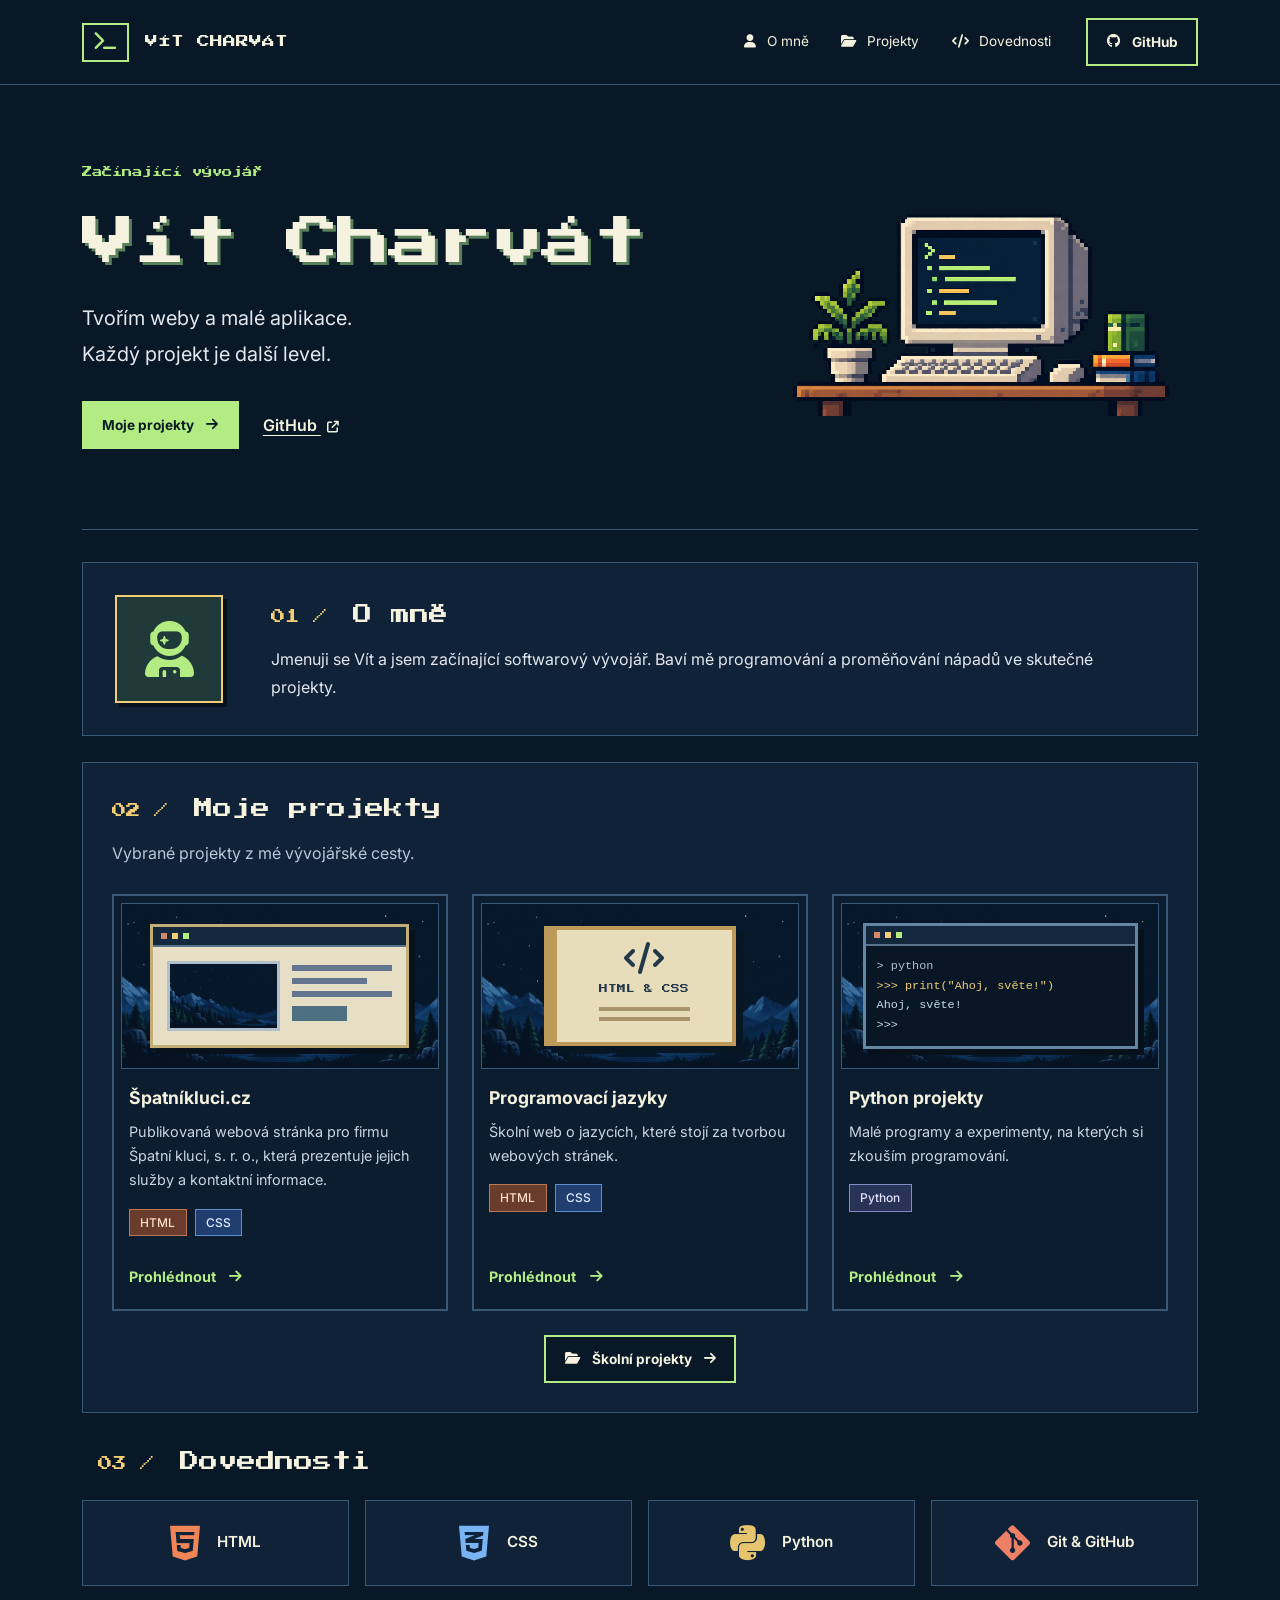
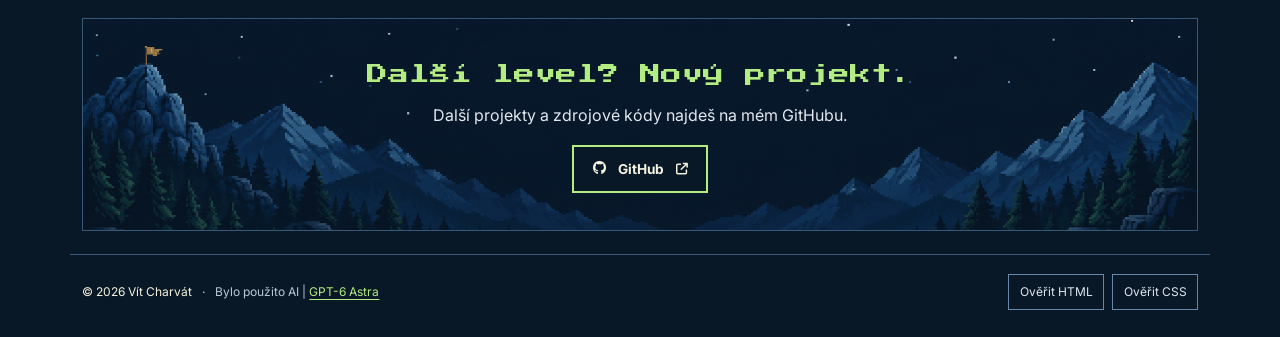
==== index.html @ 24180de2 "web spatnikluci přidan do projektů" ====
<!doctype html>
<html lang="cs">
  <head>
    <meta charset="UTF-8" />
    <meta name="viewport" content="width=device-width, initial-scale=1" />
    <meta
      name="description"
      content="Portfolio Víta Charváta. Webové a Python projekty začínajícího vývojáře v pixelovém světě."
    />
    <meta name="theme-color" content="#091827" />
    <title>Vít Charvát | Vývojářské portfolio</title>
    <link rel="icon" href="assets/favicon.svg" type="image/svg+xml" />
    <!-- Bootstrap zajišťuje mřížku, rozestupy, karty a tlačítka. Používáme pouze CSS. -->
    <link
      href="https://cdn.jsdelivr.net/npm/bootstrap@5.3.8/dist/css/bootstrap.min.css"
      rel="stylesheet"
      integrity="sha384-sRIl4kxILFvY47J16cr9ZwB07vP4J8+LH7qKQnuqkuIAvNWLzeN8tE5YBujZqJLB"
      crossorigin="anonymous"
    />
    <link rel="preconnect" href="https://fonts.googleapis.com" />
    <link rel="preconnect" href="https://fonts.gstatic.com" crossorigin />
    <link
      href="https://fonts.googleapis.com/css2?family=Inter:wght@400;500;600;700;800&amp;family=Press+Start+2P&amp;display=swap"
      rel="stylesheet"
    />
    <link
      rel="stylesheet"
      href="https://cdnjs.cloudflare.com/ajax/libs/font-awesome/6.7.2/css/all.min.css"
    />
    <!-- Vlastní styl je poslední, takže může upravit výchozí vzhled Bootstrapu. -->
    <link rel="stylesheet" href="style.css" />
  </head>
  <body id="nahoru">
    <a class="skip-link" href="#obsah">Přeskočit na obsah</a>
    <header class="site-header">
      <div class="container">
        <!-- Menu se na mobilu zalomí. Nepotřebuje hamburger ani JavaScript. -->
        <nav class="navbar site-nav" aria-label="Hlavní navigace">
          <a
            class="navbar-brand brand d-flex align-items-center gap-3"
            href="#nahoru"
            aria-label="Vít Charvát, úvod"
          >
            <span class="brand-icon" aria-hidden="true"
              ><i class="fa-solid fa-terminal"></i
            ></span>
            <span>VÍT CHARVÁT</span>
          </a>
          <ul class="nav align-items-center">
            <li class="nav-item">
              <a class="nav-link" href="#o-mne"
                ><i class="fa-solid fa-user" aria-hidden="true"></i> O mně</a
              >
            </li>
            <li class="nav-item">
              <a class="nav-link" href="#projekty"
                ><i class="fa-solid fa-folder-open" aria-hidden="true"></i>
                Projekty</a
              >
            </li>
            <li class="nav-item">
              <a class="nav-link" href="#dovednosti"
                ><i class="fa-solid fa-code" aria-hidden="true"></i>
                Dovednosti</a
              >
            </li>
            <li class="nav-item nav-github">
              <a
                class="btn btn-outline-primary"
                href="https://github.com/VitekCharvat"
                ><i class="fa-brands fa-github" aria-hidden="true"></i>
                GitHub</a
              >
            </li>
          </ul>
        </nav>
      </div>
    </header>

    <main id="obsah" class="container">
      <section class="hero" aria-labelledby="hero-title">
        <!-- Bootstrap: na mobilu jsou sloupce pod sebou, od lg má text 7/12 a obrázek 5/12. -->
        <div class="row align-items-center gy-5 gx-4 gx-lg-5">
          <div class="col-12 col-lg-7">
            <p class="eyebrow">Začínající vývojář</p>
            <h1 id="hero-title">Vít Charvát</h1>
            <p class="hero-copy">
              Tvořím weby a malé aplikace.<br />
              Každý projekt je další level.
            </p>
            <div class="d-flex align-items-center flex-wrap gap-4 hero-actions">
              <a class="btn btn-primary" href="#projekty"
                >Moje projekty
                <i class="fa-solid fa-arrow-right" aria-hidden="true"></i
              ></a>
              <a class="hero-github" href="https://github.com/VitekCharvat"
                >GitHub
                <i
                  class="fa-solid fa-arrow-up-right-from-square"
                  aria-hidden="true"
                ></i
              ></a>
            </div>
          </div>
          <div class="col-12 col-lg-5">
            <figure class="hero-art mb-0">
              <img
                class="img-fluid"
                src="assets/images/pixel-computer.png"
                width="1448"
                height="1086"
                alt="Pixelový retro počítač s klávesnicí, rostlinou a knihami na dřevěné poličce."
                fetchpriority="high"
              />
            </figure>
          </div>
        </div>
      </section>

      <section
        id="o-mne"
        class="about-panel pixel-panel"
        aria-labelledby="about-title"
      >
        <div class="d-flex align-items-center gap-4 gap-md-5">
          <div
            class="avatar-frame pixel-frame d-none d-sm-flex"
            aria-hidden="true"
          >
            <i class="fa-solid fa-user-astronaut"></i>
          </div>
          <div>
            <h2 id="about-title" class="section-title">
              <span class="section-number">01 /</span> O mně
            </h2>
            <p class="about-copy mb-0">
              Jmenuji se Vít a jsem začínající softwarový vývojář. Baví mě
              programování a proměňování nápadů ve skutečné projekty.
            </p>
          </div>
        </div>
      </section>

      <section
        id="projekty"
        class="projects-panel pixel-panel"
        aria-labelledby="projects-title"
      >
        <div class="section-heading">
          <h2 id="projects-title" class="section-title">
            <span class="section-number">02 /</span> Moje projekty
          </h2>
          <p class="text-muted mb-0">Vybrané projekty z mé vývojářské cesty.</p>
        </div>
        <div class="row g-4">
          <div class="col-12 col-md-6 col-lg-4">
            <article class="card project-card h-100">
              <!-- Dekorativní náhled je tvořen HTML a CSS, není to screenshot projektu. -->
              <div class="project-art art-portfolio" aria-hidden="true">
                <div class="mini-window">
                  <div class="window-bar">
                    <span></span><span></span><span></span>
                  </div>
                  <div class="mini-page">
                    <div class="mini-picture"></div>
                    <div class="mini-lines"><b></b><b></b><b></b><em></em></div>
                  </div>
                </div>
              </div>
              <div class="card-body d-flex flex-column">
                <h3 class="card-title">Špatníkluci.cz</h3>
                <p class="card-text">
                  Publikovaná webová stránka pro firmu Špatní kluci, s. r. o., která prezentuje jejich služby a kontaktní informace.
                </p>
                <div class="d-flex flex-wrap gap-2 mb-4">
                  <span class="badge badge-html">HTML</span
                  ><span class="badge badge-css">CSS</span>
                </div>
                <a
                  class="project-link mt-auto"
                  href="https://spatnikluci.cz/"
                  >Prohlédnout
                  <i class="fa-solid fa-arrow-right" aria-hidden="true"></i
                  ><span class="visually-hidden"> Špatníkluci.cz</span></a
                >
              </div>
            </article>
          </div>
          <div class="col-12 col-md-6 col-lg-4">
            <article class="card project-card h-100">
              <div class="project-art" aria-hidden="true">
                <div class="language-book">
                  <i class="fa-solid fa-code"></i><span>HTML &amp; CSS</span>
                  <div class="book-lines"></div>
                </div>
              </div>
              <div class="card-body d-flex flex-column">
                <h3 class="card-title">Programovací jazyky</h3>
                <p class="card-text">
                  Školní web o jazycích, které stojí za tvorbou webových
                  stránek.
                </p>
                <div class="d-flex flex-wrap gap-2 mb-4">
                  <span class="badge badge-html">HTML</span
                  ><span class="badge badge-css">CSS</span>
                </div>
                <a
                  class="project-link mt-auto"
                  href="https://vitekcharvat.github.io/web-coding-languages/"
                  >Prohlédnout
                  <i class="fa-solid fa-arrow-right" aria-hidden="true"></i
                  ><span class="visually-hidden">
                    web o programovacích jazycích</span
                  ></a
                >
              </div>
            </article>
          </div>
          <div class="col-12 col-md-6 col-lg-4">
            <article class="card project-card h-100">
              <div class="project-art art-python" aria-hidden="true">
                <div class="mini-window terminal-window">
                  <div class="window-bar">
                    <span></span><span></span><span></span>
                  </div>
                  <div class="terminal-body">
                    <span class="terminal-muted">&gt; python</span><br /><span
                      class="terminal-gold"
                      >&gt;&gt;&gt; print("Ahoj, světe!")</span
                    ><br />Ahoj, světe!<br />&gt;&gt;&gt;
                  </div>
                </div>
              </div>
              <div class="card-body d-flex flex-column">
                <h3 class="card-title">Python projekty</h3>
                <p class="card-text">
                  Malé programy a experimenty, na kterých si zkouším
                  programování.
                </p>
                <div class="d-flex flex-wrap gap-2 mb-4">
                  <span class="badge badge-python">Python</span>
                </div>
                <a
                  class="project-link mt-auto"
                  href="https://github.com/VitekCharvat/Small-Python-Projects"
                  >Prohlédnout
                  <i class="fa-solid fa-arrow-right" aria-hidden="true"></i
                  ><span class="visually-hidden">
                    Python projekty na GitHubu</span
                  ></a
                >
              </div>
            </article>
          </div>
        </div>
        <div class="text-center mt-4">
          <a class="btn btn-outline-primary" href="skolni-projekty.html"
            ><i class="fa-solid fa-folder-open" aria-hidden="true"></i> Školní
            projekty <i class="fa-solid fa-arrow-right" aria-hidden="true"></i
          ></a>
        </div>
      </section>

      <section
        id="dovednosti"
        class="skills-section"
        aria-labelledby="skills-title"
      >
        <h2 id="skills-title" class="section-title">
          <span class="section-number">03 /</span> Dovednosti
        </h2>
        <ul class="row g-3 list-unstyled mb-0">
          <li class="col-6 col-lg-3">
            <div class="skill-tile pixel-panel">
              <i class="fa-brands fa-html5 skill-html" aria-hidden="true"></i
              ><span>HTML</span>
            </div>
          </li>
          <li class="col-6 col-lg-3">
            <div class="skill-tile pixel-panel">
              <i class="fa-brands fa-css3-alt skill-css" aria-hidden="true"></i
              ><span>CSS</span>
            </div>
          </li>
          <li class="col-6 col-lg-3">
            <div class="skill-tile pixel-panel">
              <i class="fa-brands fa-python skill-python" aria-hidden="true"></i
              ><span>Python</span>
            </div>
          </li>
          <li class="col-6 col-lg-3">
            <div class="skill-tile pixel-panel">
              <i class="fa-brands fa-git-alt skill-git" aria-hidden="true"></i
              ><span>Git &amp; GitHub</span>
            </div>
          </li>
        </ul>
      </section>

      <section
        class="contact-panel pixel-panel text-center"
        aria-labelledby="contact-title"
      >
        <div>
          <h2 id="contact-title">Další level? Nový projekt.</h2>
          <p>Další projekty a zdrojové kódy najdeš na mém GitHubu.</p>
          <a
            class="btn btn-outline-primary"
            href="https://github.com/VitekCharvat"
            ><i class="fa-brands fa-github" aria-hidden="true"></i> GitHub
            <i
              class="fa-solid fa-arrow-up-right-from-square small"
              aria-hidden="true"
            ></i
          ></a>
        </div>
      </section>
    </main>

    <footer class="site-footer container">
      <div
        class="d-flex flex-column flex-sm-row align-items-center justify-content-between gap-3"
      >
        <p class="mb-0">
          © 2026 Vít Charvát
          <span class="footer-dot" aria-hidden="true">·</span>
          <span class="footer-note"
            >Bylo použito AI |
            <a
              href="https://chatgpt.com/s/cx_6ac7fca7abec8191a3a4ad97ed4f1198"
              target="_blank"
              rel="noopener noreferrer"
              >GPT-6 Astra</a
            ></span
          >
        </p>
        <!-- Odkazy rovnou ověří zveřejněný web https://vitekcharvat.github.io/. -->
        <div class="d-flex gap-2">
          <a
            class="validator-link"
            href="https://validator.w3.org/nu/?doc=https%3A%2F%2Fvitekcharvat.github.io%2F"
            target="_blank"
            rel="noopener noreferrer"
            aria-label="Ověřit HTML ve W3C validátoru, nová karta"
            >Ověřit HTML</a
          >
          <a
            class="validator-link"
            href="https://jigsaw.w3.org/css-validator/validator?uri=https%3A%2F%2Fvitekcharvat.github.io%2F&amp;profile=css3svg"
            target="_blank"
            rel="noopener noreferrer"
            aria-label="Ověřit CSS ve W3C validátoru, nová karta"
            >Ověřit CSS</a
          >
        </div>
      </div>
    </footer>
  </body>
</html>
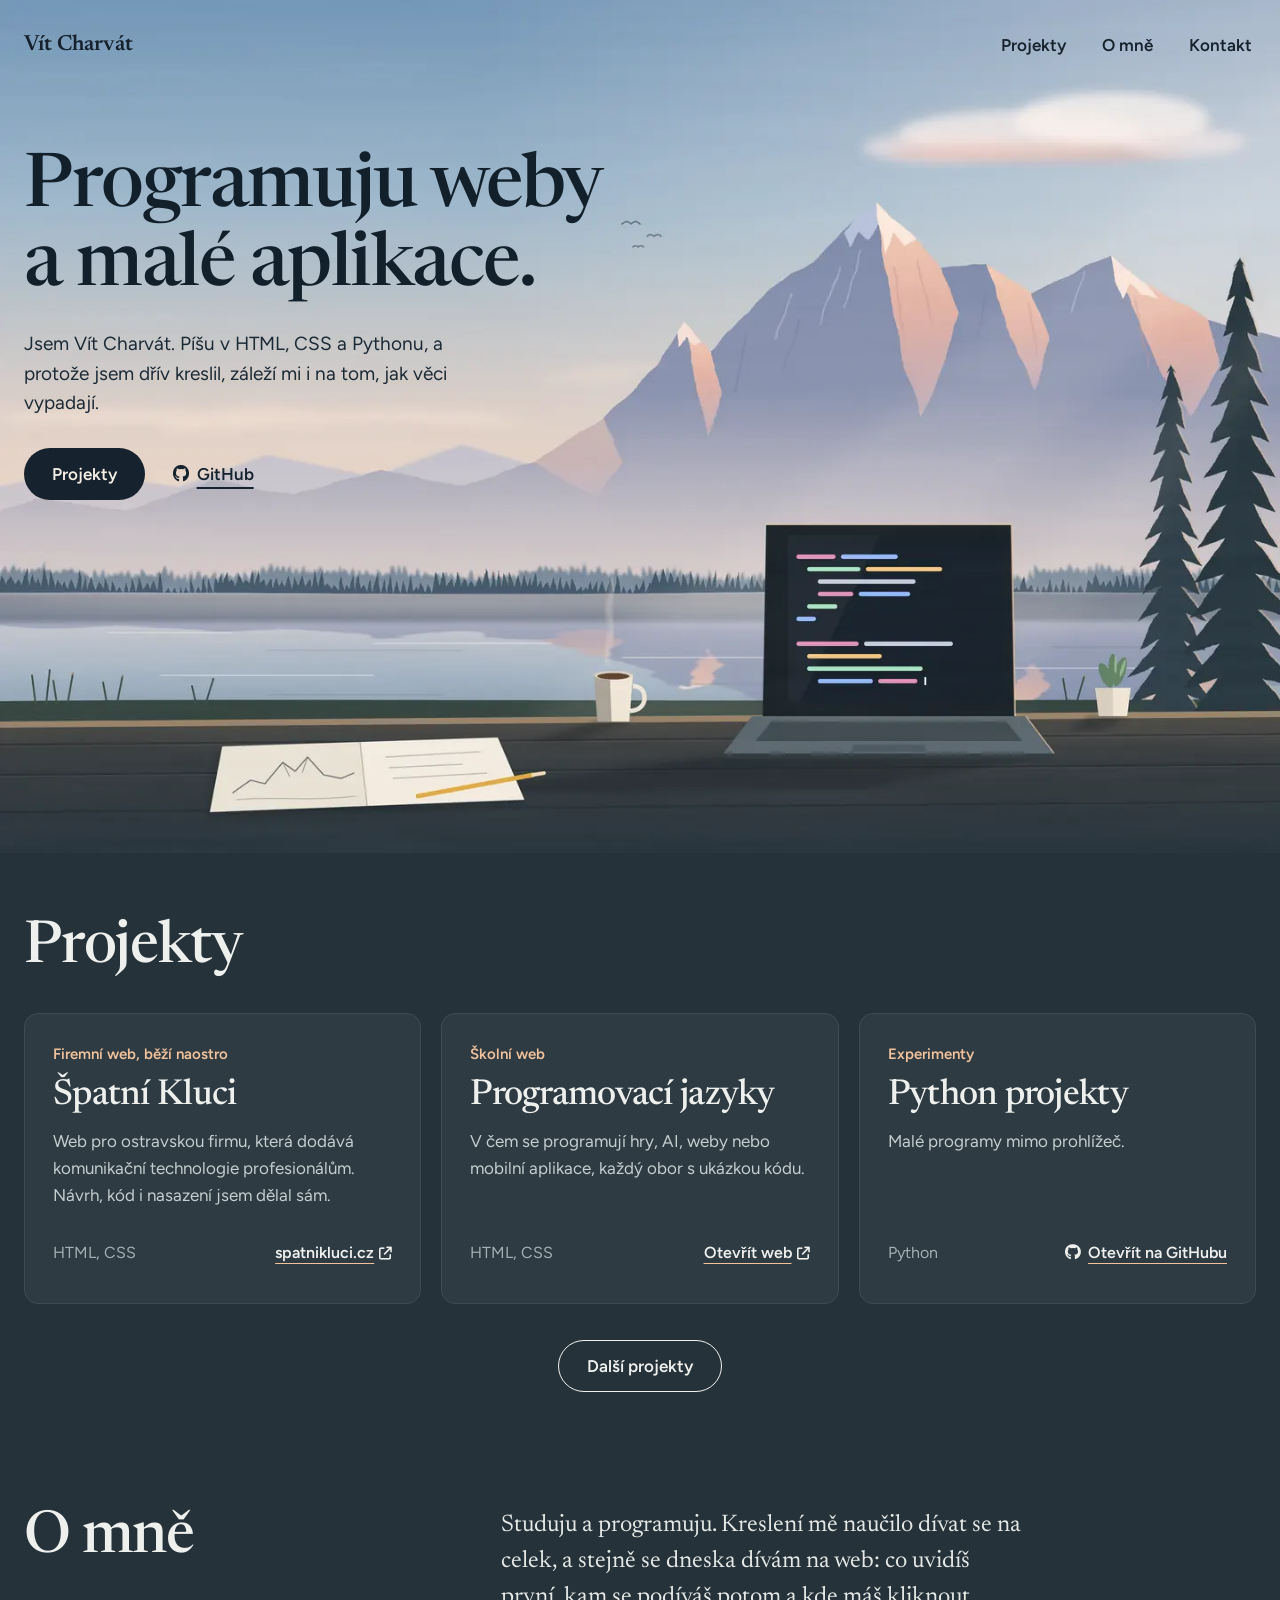
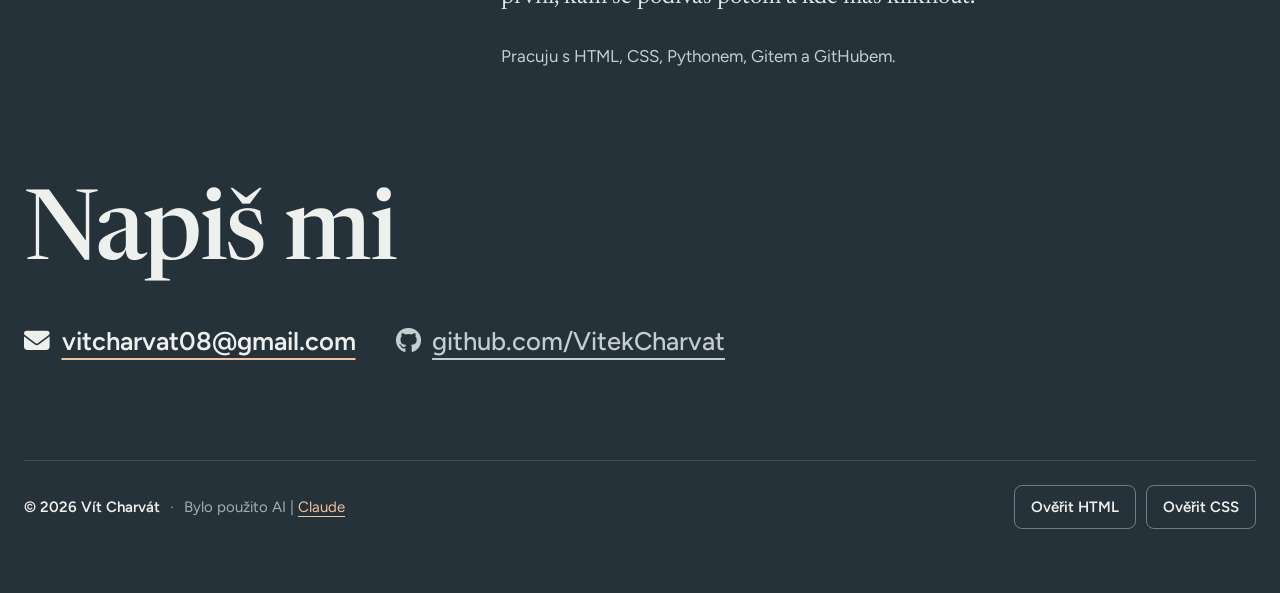
==== commit fa6bc849: "Redesign webu podle PRD (B2 Horské jezero) - nový index.html: úvod s malbou přes <picture>, 3 projek" ====
--- a/index.html
+++ b/index.html
@@ -1,357 +1,140 @@
 <!doctype html>
 <html lang="cs">
   <head>
-    <meta charset="UTF-8" />
-    <meta name="viewport" content="width=device-width, initial-scale=1" />
-    <meta
-      name="description"
-      content="Portfolio Víta Charváta. Webové a Python projekty začínajícího vývojáře v pixelovém světě."
-    />
-    <meta name="theme-color" content="#091827" />
-    <title>Vít Charvát | Vývojářské portfolio</title>
-    <link rel="icon" href="assets/favicon.svg" type="image/svg+xml" />
-    <!-- Bootstrap zajišťuje mřížku, rozestupy, karty a tlačítka. Používáme pouze CSS. -->
-    <link
-      href="https://cdn.jsdelivr.net/npm/bootstrap@5.3.8/dist/css/bootstrap.min.css"
-      rel="stylesheet"
-      integrity="sha384-sRIl4kxILFvY47J16cr9ZwB07vP4J8+LH7qKQnuqkuIAvNWLzeN8tE5YBujZqJLB"
-      crossorigin="anonymous"
-    />
-    <link rel="preconnect" href="https://fonts.googleapis.com" />
-    <link rel="preconnect" href="https://fonts.gstatic.com" crossorigin />
-    <link
-      href="https://fonts.googleapis.com/css2?family=Inter:wght@400;500;600;700;800&amp;family=Press+Start+2P&amp;display=swap"
-      rel="stylesheet"
-    />
-    <link
-      rel="stylesheet"
-      href="https://cdnjs.cloudflare.com/ajax/libs/font-awesome/6.7.2/css/all.min.css"
-    />
-    <!-- Vlastní styl je poslední, takže může upravit výchozí vzhled Bootstrapu. -->
-    <link rel="stylesheet" href="style.css" />
+    <meta charset="UTF-8">
+    <meta name="viewport" content="width=device-width, initial-scale=1">
+    <title>Vít Charvát | Programuju weby a malé aplikace</title>
+    <meta name="description" content="Portfolio Víta Charváta. Weby v HTML a CSS, malé programy v Pythonu a firemní web Špatní Kluci.">
+    <meta name="theme-color" content="#26323A">
+    <link rel="canonical" href="https://vitekcharvat.github.io/">
+    <link rel="icon" href="assets/favicon.svg" type="image/svg+xml">
+
+    <!-- Open Graph: náhled odkazu při sdílení (Messenger, Discord, LinkedIn…) -->
+    <meta property="og:type" content="website">
+    <meta property="og:locale" content="cs_CZ">
+    <meta property="og:site_name" content="Vít Charvát">
+    <meta property="og:title" content="Vít Charvát | Programuju weby a malé aplikace">
+    <meta property="og:description" content="Weby v HTML a CSS, malé programy v Pythonu a firemní web Špatní Kluci.">
+    <meta property="og:url" content="https://vitekcharvat.github.io/">
+    <meta property="og:image" content="https://vitekcharvat.github.io/assets/images/og-image.jpg">
+    <meta property="og:image:width" content="1200">
+    <meta property="og:image:height" content="630">
+    <meta property="og:image:alt" content="Malba: stůl s notebookem před horským jezerem, ve kterém se zrcadlí vrcholky hor.">
+    <meta name="twitter:card" content="summary_large_image">
+
+    <!-- Bootstrap jen jako CSS: kontejner, rozestupy a pomocné třídy. -->
+    <link href="https://cdn.jsdelivr.net/npm/bootstrap@5.3.8/dist/css/bootstrap.min.css" rel="stylesheet" integrity="sha384-sRIl4kxILFvY47J16cr9ZwB07vP4J8+LH7qKQnuqkuIAvNWLzeN8tE5YBujZqJLB" crossorigin="anonymous">
+    <link rel="preconnect" href="https://fonts.googleapis.com">
+    <link rel="preconnect" href="https://fonts.gstatic.com" crossorigin>
+    <link href="https://fonts.googleapis.com/css2?family=Figtree:wght@400;500;600&amp;family=Newsreader:opsz,wght@6..72,500;6..72,600&amp;display=swap" rel="stylesheet">
+    <link rel="stylesheet" href="https://cdnjs.cloudflare.com/ajax/libs/font-awesome/6.7.2/css/all.min.css">
+    <!-- Vlastní styl je poslední, takže přepíše výchozí vzhled Bootstrapu. -->
+    <link rel="stylesheet" href="style.css">
   </head>
-  <body id="nahoru">
-    <a class="skip-link" href="#obsah">Přeskočit na obsah</a>
-    <header class="site-header">
-      <div class="container">
-        <!-- Menu se na mobilu zalomí. Nepotřebuje hamburger ani JavaScript. -->
-        <nav class="navbar site-nav" aria-label="Hlavní navigace">
-          <a
-            class="navbar-brand brand d-flex align-items-center gap-3"
-            href="#nahoru"
-            aria-label="Vít Charvát, úvod"
-          >
-            <span class="brand-icon" aria-hidden="true"
-              ><i class="fa-solid fa-terminal"></i
-            ></span>
-            <span>VÍT CHARVÁT</span>
-          </a>
-          <ul class="nav align-items-center">
-            <li class="nav-item">
-              <a class="nav-link" href="#o-mne"
-                ><i class="fa-solid fa-user" aria-hidden="true"></i> O mně</a
-              >
-            </li>
-            <li class="nav-item">
-              <a class="nav-link" href="#projekty"
-                ><i class="fa-solid fa-folder-open" aria-hidden="true"></i>
-                Projekty</a
-              >
-            </li>
-            <li class="nav-item">
-              <a class="nav-link" href="#dovednosti"
-                ><i class="fa-solid fa-code" aria-hidden="true"></i>
-                Dovednosti</a
-              >
-            </li>
-            <li class="nav-item nav-github">
-              <a
-                class="btn btn-outline-primary"
-                href="https://github.com/VitekCharvat"
-                ><i class="fa-brands fa-github" aria-hidden="true"></i>
-                GitHub</a
-              >
-            </li>
+  <body>
+    <a class="skip-link" href="#projekty">Přeskočit na projekty</a>
+
+    <header class="hlavicka hlavicka-pres-malbu na-nebi">
+      <div class="container hlavicka-obsah">
+        <a class="znacka" href="#nahoru">Vít Charvát</a>
+        <!-- Menu se na mobilu jen zalomí, nepotřebuje hamburger ani JavaScript. -->
+        <nav aria-label="Hlavní navigace">
+          <ul class="navigace">
+            <li><a href="#projekty">Projekty</a></li>
+            <li><a href="#o-mne">O mně</a></li>
+            <li><a href="#kontakt">Kontakt</a></li>
           </ul>
         </nav>
       </div>
     </header>
 
-    <main id="obsah" class="container">
-      <section class="hero" aria-labelledby="hero-title">
-        <!-- Bootstrap: na mobilu jsou sloupce pod sebou, od lg má text 7/12 a obrázek 5/12. -->
-        <div class="row align-items-center gy-5 gx-4 gx-lg-5">
-          <div class="col-12 col-lg-7">
-            <p class="eyebrow">Začínající vývojář</p>
-            <h1 id="hero-title">Vít Charvát</h1>
-            <p class="hero-copy">
-              Tvořím weby a malé aplikace.<br />
-              Každý projekt je další level.
-            </p>
-            <div class="d-flex align-items-center flex-wrap gap-4 hero-actions">
-              <a class="btn btn-primary" href="#projekty"
-                >Moje projekty
-                <i class="fa-solid fa-arrow-right" aria-hidden="true"></i
-              ></a>
-              <a class="hero-github" href="https://github.com/VitekCharvat"
-                >GitHub
-                <i
-                  class="fa-solid fa-arrow-up-right-from-square"
-                  aria-hidden="true"
-                ></i
-              ></a>
+    <main>
+      <!-- Úvod: malba a text leží ve stejné buňce mřížky, text je přes nebe. -->
+      <section id="nahoru" class="uvod na-nebi" aria-labelledby="uvod-nadpis">
+        <div class="uvod-malba">
+          <!-- Prohlížeč si sám vybere výřez (mobil / desktop) a velikost. -->
+          <picture>
+            <source media="(max-width: 760px)" srcset="assets/images/hero-jezero-mobil-720.webp 720w, assets/images/hero-jezero-mobil-1080.webp 1080w" sizes="100vw" width="720" height="960">
+            <img src="assets/images/hero-jezero-1440.webp" srcset="assets/images/hero-jezero-960.webp 960w, assets/images/hero-jezero-1440.webp 1440w, assets/images/hero-jezero-2880.webp 2880w" sizes="100vw" width="1440" height="960" alt="Malba: ranní výhled od stolu s notebookem na horské jezero, ve kterém se zrcadlí vrcholky hor." fetchpriority="high">
+          </picture>
+        </div>
+        <div class="container uvod-text">
+          <div class="uvod-text-blok">
+            <h1 id="uvod-nadpis">Programuju weby a malé aplikace.</h1>
+            <p class="uvod-popis">Jsem Vít Charvát. Píšu v HTML, CSS a Pythonu, a protože jsem dřív kreslil, záleží mi i na tom, jak věci vypadají.</p>
+            <div class="uvod-akce">
+              <a class="tlacitko tlacitko-plne" href="#projekty">Projekty</a>
+              <a class="odkaz-github" href="https://github.com/VitekCharvat"><i class="fa-brands fa-github ikona" aria-hidden="true"></i>GitHub</a>
             </div>
-          </div>
-          <div class="col-12 col-lg-5">
-            <figure class="hero-art mb-0">
-              <img
-                class="img-fluid"
-                src="assets/images/pixel-computer.png"
-                width="1448"
-                height="1086"
-                alt="Pixelový retro počítač s klávesnicí, rostlinou a knihami na dřevěné poličce."
-                fetchpriority="high"
-              />
-            </figure>
           </div>
         </div>
       </section>
 
-      <section
-        id="o-mne"
-        class="about-panel pixel-panel"
-        aria-labelledby="about-title"
-      >
-        <div class="d-flex align-items-center gap-4 gap-md-5">
-          <div
-            class="avatar-frame pixel-frame d-none d-sm-flex"
-            aria-hidden="true"
-          >
-            <i class="fa-solid fa-user-astronaut"></i>
-          </div>
-          <div>
-            <h2 id="about-title" class="section-title">
-              <span class="section-number">01 /</span> O mně
-            </h2>
-            <p class="about-copy mb-0">
-              Jmenuji se Vít a jsem začínající softwarový vývojář. Baví mě
-              programování a proměňování nápadů ve skutečné projekty.
-            </p>
-          </div>
+      <section id="projekty" class="container sekce-projekty" aria-labelledby="projekty-nadpis">
+        <h2 id="projekty-nadpis" class="nadpis-sekce">Projekty</h2>
+        <ul class="karty">
+          <li>
+            <article class="karta">
+              <p class="karta-stitek">Firemní web, běží naostro</p>
+              <h3>Špatní Kluci</h3>
+              <p class="karta-popis">Web pro ostravskou firmu, která dodává komunikační technologie profesionálům. Návrh, kód i nasazení jsem dělal sám.</p>
+              <div class="karta-pata">
+                <span class="karta-technologie">HTML, CSS</span>
+                <a class="odkaz-akcent" href="https://spatnikluci.cz/">spatnikluci.cz<i class="fa-solid fa-arrow-up-right-from-square ikona-ven" aria-hidden="true"></i></a>
+              </div>
+            </article>
+          </li>
+          <li>
+            <article class="karta">
+              <p class="karta-stitek">Školní web</p>
+              <h3>Programovací jazyky</h3>
+              <p class="karta-popis">V čem se programují hry, AI, weby nebo mobilní aplikace, každý obor s ukázkou kódu.</p>
+              <div class="karta-pata">
+                <span class="karta-technologie">HTML, CSS</span>
+                <a class="odkaz-akcent" href="https://vitekcharvat.github.io/web-coding-languages/">Otevřít web<span class="visually-hidden"> Programovací jazyky</span><i class="fa-solid fa-arrow-up-right-from-square ikona-ven" aria-hidden="true"></i></a>
+              </div>
+            </article>
+          </li>
+          <li>
+            <article class="karta">
+              <p class="karta-stitek">Experimenty</p>
+              <h3>Python projekty</h3>
+              <p class="karta-popis">Malé programy mimo prohlížeč.</p>
+              <div class="karta-pata">
+                <span class="karta-technologie">Python</span>
+                <a class="odkaz-akcent" href="https://github.com/VitekCharvat/Small-Python-Projects"><i class="fa-brands fa-github ikona" aria-hidden="true"></i>Otevřít na GitHubu<span class="visually-hidden"> Python projekty</span></a>
+              </div>
+            </article>
+          </li>
+        </ul>
+        <div class="dalsi-projekty">
+          <a class="tlacitko tlacitko-obrys" href="skolni-projekty.html">Další projekty</a>
         </div>
       </section>
 
-      <section
-        id="projekty"
-        class="projects-panel pixel-panel"
-        aria-labelledby="projects-title"
-      >
-        <div class="section-heading">
-          <h2 id="projects-title" class="section-title">
-            <span class="section-number">02 /</span> Moje projekty
-          </h2>
-          <p class="text-muted mb-0">Vybrané projekty z mé vývojářské cesty.</p>
-        </div>
-        <div class="row g-4">
-          <div class="col-12 col-md-6 col-lg-4">
-            <article class="card project-card h-100">
-              <!-- Dekorativní náhled je tvořen HTML a CSS, není to screenshot projektu. -->
-              <div class="project-art art-portfolio" aria-hidden="true">
-                <div class="mini-window">
-                  <div class="window-bar">
-                    <span></span><span></span><span></span>
-                  </div>
-                  <div class="mini-page">
-                    <div class="mini-picture"></div>
-                    <div class="mini-lines"><b></b><b></b><b></b><em></em></div>
-                  </div>
-                </div>
-              </div>
-              <div class="card-body d-flex flex-column">
-                <h3 class="card-title">Špatníkluci.cz</h3>
-                <p class="card-text">
-                  Publikovaná webová stránka pro firmu Špatní kluci, s. r. o., která prezentuje jejich služby a kontaktní informace.
-                </p>
-                <div class="d-flex flex-wrap gap-2 mb-4">
-                  <span class="badge badge-html">HTML</span
-                  ><span class="badge badge-css">CSS</span>
-                </div>
-                <a
-                  class="project-link mt-auto"
-                  href="https://spatnikluci.cz/"
-                  >Prohlédnout
-                  <i class="fa-solid fa-arrow-right" aria-hidden="true"></i
-                  ><span class="visually-hidden"> Špatníkluci.cz</span></a
-                >
-              </div>
-            </article>
-          </div>
-          <div class="col-12 col-md-6 col-lg-4">
-            <article class="card project-card h-100">
-              <div class="project-art" aria-hidden="true">
-                <div class="language-book">
-                  <i class="fa-solid fa-code"></i><span>HTML &amp; CSS</span>
-                  <div class="book-lines"></div>
-                </div>
-              </div>
-              <div class="card-body d-flex flex-column">
-                <h3 class="card-title">Programovací jazyky</h3>
-                <p class="card-text">
-                  Školní web o jazycích, které stojí za tvorbou webových
-                  stránek.
-                </p>
-                <div class="d-flex flex-wrap gap-2 mb-4">
-                  <span class="badge badge-html">HTML</span
-                  ><span class="badge badge-css">CSS</span>
-                </div>
-                <a
-                  class="project-link mt-auto"
-                  href="https://vitekcharvat.github.io/web-coding-languages/"
-                  >Prohlédnout
-                  <i class="fa-solid fa-arrow-right" aria-hidden="true"></i
-                  ><span class="visually-hidden">
-                    web o programovacích jazycích</span
-                  ></a
-                >
-              </div>
-            </article>
-          </div>
-          <div class="col-12 col-md-6 col-lg-4">
-            <article class="card project-card h-100">
-              <div class="project-art art-python" aria-hidden="true">
-                <div class="mini-window terminal-window">
-                  <div class="window-bar">
-                    <span></span><span></span><span></span>
-                  </div>
-                  <div class="terminal-body">
-                    <span class="terminal-muted">&gt; python</span><br /><span
-                      class="terminal-gold"
-                      >&gt;&gt;&gt; print("Ahoj, světe!")</span
-                    ><br />Ahoj, světe!<br />&gt;&gt;&gt;
-                  </div>
-                </div>
-              </div>
-              <div class="card-body d-flex flex-column">
-                <h3 class="card-title">Python projekty</h3>
-                <p class="card-text">
-                  Malé programy a experimenty, na kterých si zkouším
-                  programování.
-                </p>
-                <div class="d-flex flex-wrap gap-2 mb-4">
-                  <span class="badge badge-python">Python</span>
-                </div>
-                <a
-                  class="project-link mt-auto"
-                  href="https://github.com/VitekCharvat/Small-Python-Projects"
-                  >Prohlédnout
-                  <i class="fa-solid fa-arrow-right" aria-hidden="true"></i
-                  ><span class="visually-hidden">
-                    Python projekty na GitHubu</span
-                  ></a
-                >
-              </div>
-            </article>
-          </div>
-        </div>
-        <div class="text-center mt-4">
-          <a class="btn btn-outline-primary" href="skolni-projekty.html"
-            ><i class="fa-solid fa-folder-open" aria-hidden="true"></i> Školní
-            projekty <i class="fa-solid fa-arrow-right" aria-hidden="true"></i
-          ></a>
+      <section id="o-mne" class="container sekce o-mne" aria-labelledby="o-mne-nadpis">
+        <h2 id="o-mne-nadpis" class="nadpis-sekce">O mně</h2>
+        <div class="o-mne-text">
+          <p class="o-mne-hlavni">Studuju a programuju. Kreslení mě naučilo dívat se na celek, a stejně se dneska dívám na web: co uvidíš první, kam se podíváš potom a kde máš kliknout.</p>
+          <p class="o-mne-dalsi">Pracuju s HTML, CSS, Pythonem, Gitem a GitHubem.</p>
         </div>
       </section>
 
-      <section
-        id="dovednosti"
-        class="skills-section"
-        aria-labelledby="skills-title"
-      >
-        <h2 id="skills-title" class="section-title">
-          <span class="section-number">03 /</span> Dovednosti
-        </h2>
-        <ul class="row g-3 list-unstyled mb-0">
-          <li class="col-6 col-lg-3">
-            <div class="skill-tile pixel-panel">
-              <i class="fa-brands fa-html5 skill-html" aria-hidden="true"></i
-              ><span>HTML</span>
-            </div>
-          </li>
-          <li class="col-6 col-lg-3">
-            <div class="skill-tile pixel-panel">
-              <i class="fa-brands fa-css3-alt skill-css" aria-hidden="true"></i
-              ><span>CSS</span>
-            </div>
-          </li>
-          <li class="col-6 col-lg-3">
-            <div class="skill-tile pixel-panel">
-              <i class="fa-brands fa-python skill-python" aria-hidden="true"></i
-              ><span>Python</span>
-            </div>
-          </li>
-          <li class="col-6 col-lg-3">
-            <div class="skill-tile pixel-panel">
-              <i class="fa-brands fa-git-alt skill-git" aria-hidden="true"></i
-              ><span>Git &amp; GitHub</span>
-            </div>
-          </li>
-        </ul>
-      </section>
-
-      <section
-        class="contact-panel pixel-panel text-center"
-        aria-labelledby="contact-title"
-      >
-        <div>
-          <h2 id="contact-title">Další level? Nový projekt.</h2>
-          <p>Další projekty a zdrojové kódy najdeš na mém GitHubu.</p>
-          <a
-            class="btn btn-outline-primary"
-            href="https://github.com/VitekCharvat"
-            ><i class="fa-brands fa-github" aria-hidden="true"></i> GitHub
-            <i
-              class="fa-solid fa-arrow-up-right-from-square small"
-              aria-hidden="true"
-            ></i
-          ></a>
+      <section id="kontakt" class="container sekce kontakt" aria-labelledby="kontakt-nadpis">
+        <h2 id="kontakt-nadpis">Napiš mi</h2>
+        <div class="kontakt-odkazy">
+          <a class="kontakt-email" href="mailto:vitcharvat08@gmail.com"><i class="fa-solid fa-envelope ikona" aria-hidden="true"></i>vitcharvat08@gmail.com</a>
+          <a class="kontakt-github" href="https://github.com/VitekCharvat"><i class="fa-brands fa-github ikona" aria-hidden="true"></i>github.com/VitekCharvat</a>
         </div>
       </section>
     </main>
 
-    <footer class="site-footer container">
-      <div
-        class="d-flex flex-column flex-sm-row align-items-center justify-content-between gap-3"
-      >
-        <p class="mb-0">
-          © 2026 Vít Charvát
-          <span class="footer-dot" aria-hidden="true">·</span>
-          <span class="footer-note"
-            >Bylo použito AI |
-            <a
-              href="https://chatgpt.com/s/cx_6ac7fca7abec8191a3a4ad97ed4f1198"
-              target="_blank"
-              rel="noopener noreferrer"
-              >GPT-6 Astra</a
-            ></span
-          >
-        </p>
-        <!-- Odkazy rovnou ověří zveřejněný web https://vitekcharvat.github.io/. -->
-        <div class="d-flex gap-2">
-          <a
-            class="validator-link"
-            href="https://validator.w3.org/nu/?doc=https%3A%2F%2Fvitekcharvat.github.io%2F"
-            target="_blank"
-            rel="noopener noreferrer"
-            aria-label="Ověřit HTML ve W3C validátoru, nová karta"
-            >Ověřit HTML</a
-          >
-          <a
-            class="validator-link"
-            href="https://jigsaw.w3.org/css-validator/validator?uri=https%3A%2F%2Fvitekcharvat.github.io%2F&amp;profile=css3svg"
-            target="_blank"
-            rel="noopener noreferrer"
-            aria-label="Ověřit CSS ve W3C validátoru, nová karta"
-            >Ověřit CSS</a
-          >
+    <footer class="container paticka">
+      <div class="paticka-obsah">
+        <p><span class="paticka-autor">© 2026 Vít Charvát</span><span class="paticka-oddelovac" aria-hidden="true">·</span>Bylo použito AI | <a class="paticka-ai" href="https://claude.ai/" target="_blank" rel="noopener noreferrer">Claude<span class="visually-hidden"> (nová karta)</span></a></p>
+        <div class="validace">
+          <a href="https://validator.w3.org/nu/?doc=https%3A%2F%2Fvitekcharvat.github.io%2F" target="_blank" rel="noopener noreferrer">Ověřit HTML<span class="visually-hidden"> ve W3C validátoru (nová karta)</span></a>
+          <a href="https://jigsaw.w3.org/css-validator/validator?uri=https%3A%2F%2Fvitekcharvat.github.io%2F&amp;profile=css3svg" target="_blank" rel="noopener noreferrer">Ověřit CSS<span class="visually-hidden"> ve W3C validátoru (nová karta)</span></a>
         </div>
       </div>
     </footer>
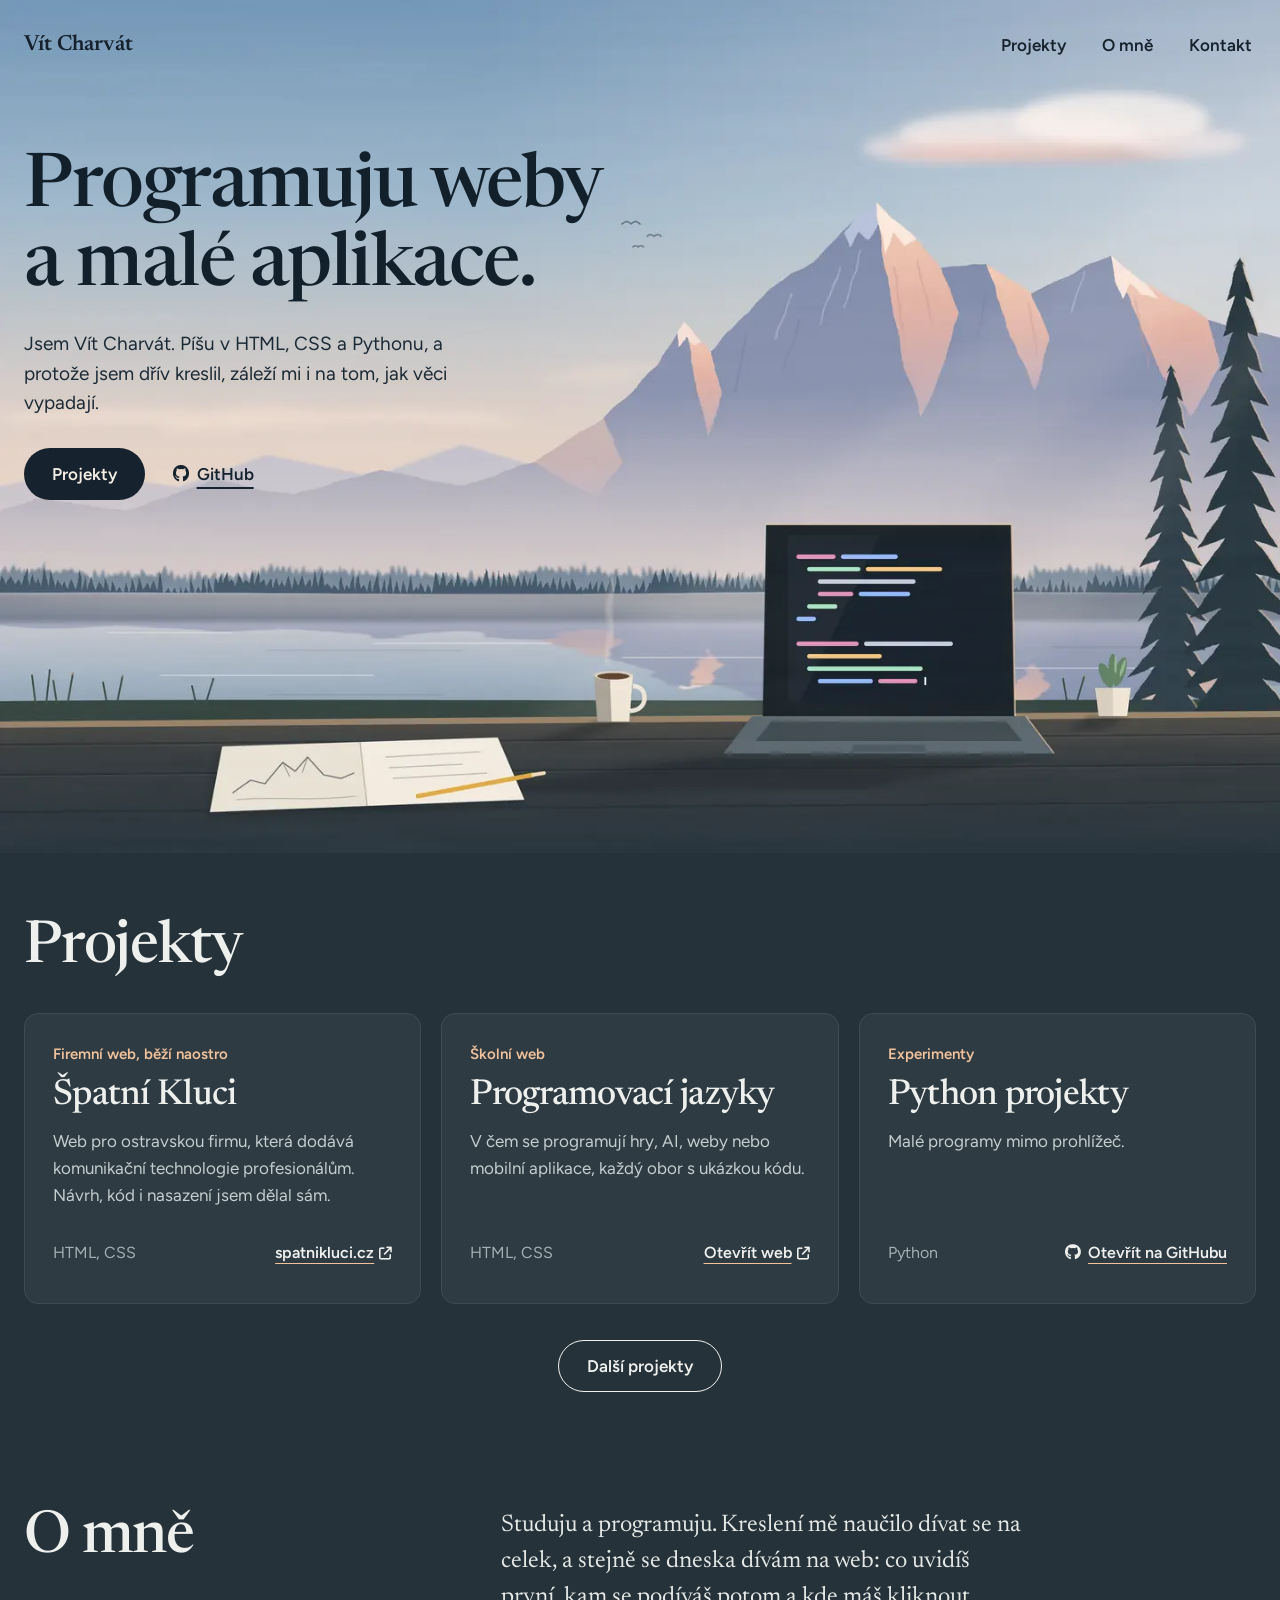
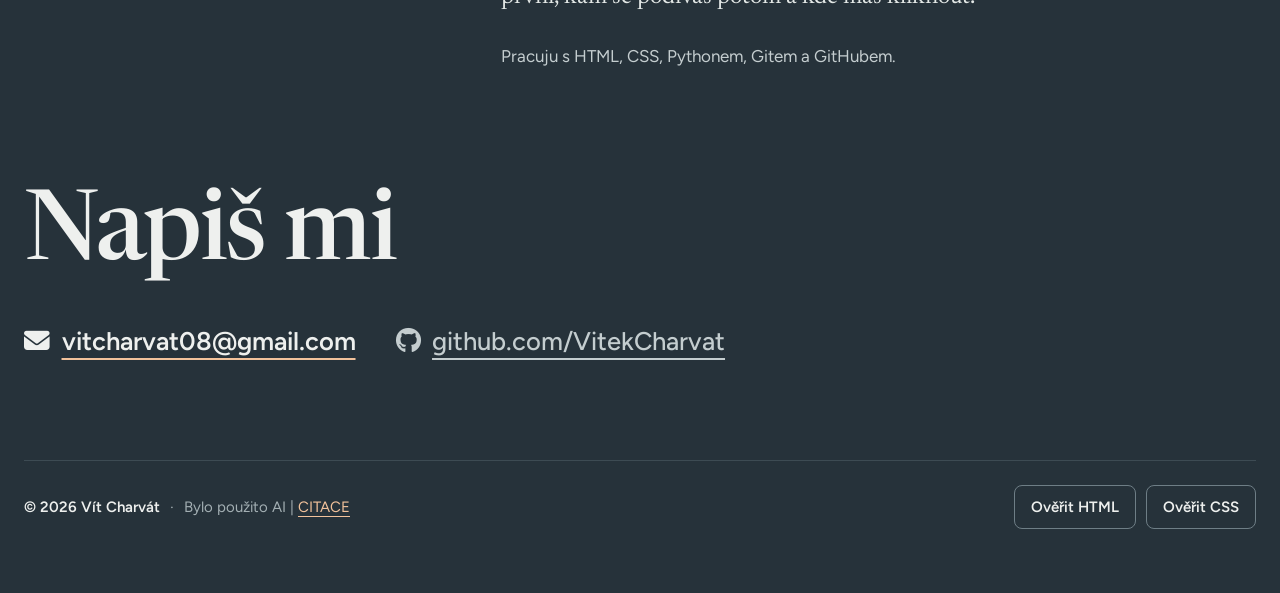
==== commit 33b3eeef: "Patička: odkaz CITACE na citace.md, komentáře v sitemap a robots - „Bylo použito AI | CITACE“ na vše" ====
--- a/index.html
+++ b/index.html
@@ -131,7 +131,7 @@
 
     <footer class="container paticka">
       <div class="paticka-obsah">
-        <p><span class="paticka-autor">© 2026 Vít Charvát</span><span class="paticka-oddelovac" aria-hidden="true">·</span>Bylo použito AI | <a class="paticka-ai" href="https://claude.ai/" target="_blank" rel="noopener noreferrer">Claude<span class="visually-hidden"> (nová karta)</span></a></p>
+        <p><span class="paticka-autor">© 2026 Vít Charvát</span><span class="paticka-oddelovac" aria-hidden="true">·</span>Bylo použito AI | <a class="paticka-ai" href="https://github.com/VitekCharvat/VitekCharvat.github.io/blob/main/citace.md" target="_blank" rel="noopener noreferrer">CITACE<span class="visually-hidden"> (nová karta)</span></a></p>
         <div class="validace">
           <a href="https://validator.w3.org/nu/?doc=https%3A%2F%2Fvitekcharvat.github.io%2F" target="_blank" rel="noopener noreferrer">Ověřit HTML<span class="visually-hidden"> ve W3C validátoru (nová karta)</span></a>
           <a href="https://jigsaw.w3.org/css-validator/validator?uri=https%3A%2F%2Fvitekcharvat.github.io%2F&amp;profile=css3svg" target="_blank" rel="noopener noreferrer">Ověřit CSS<span class="visually-hidden"> ve W3C validátoru (nová karta)</span></a>
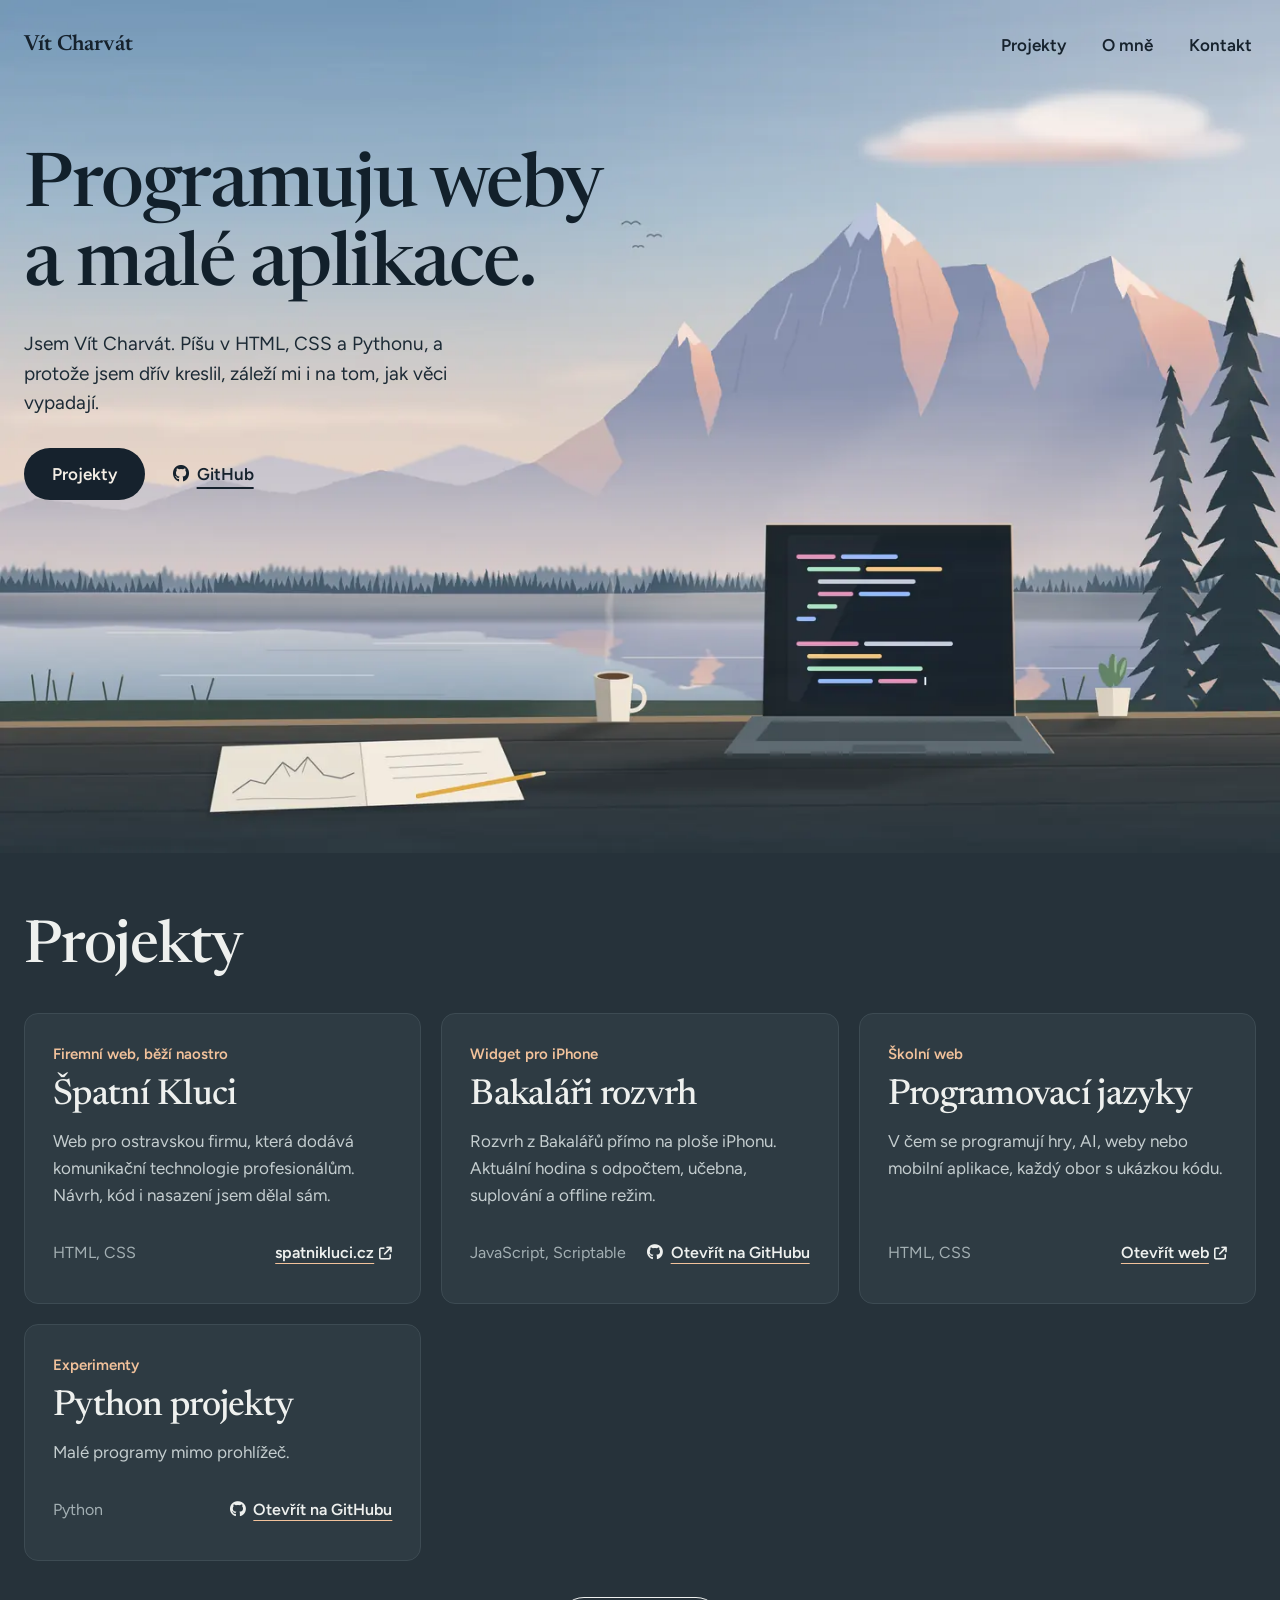
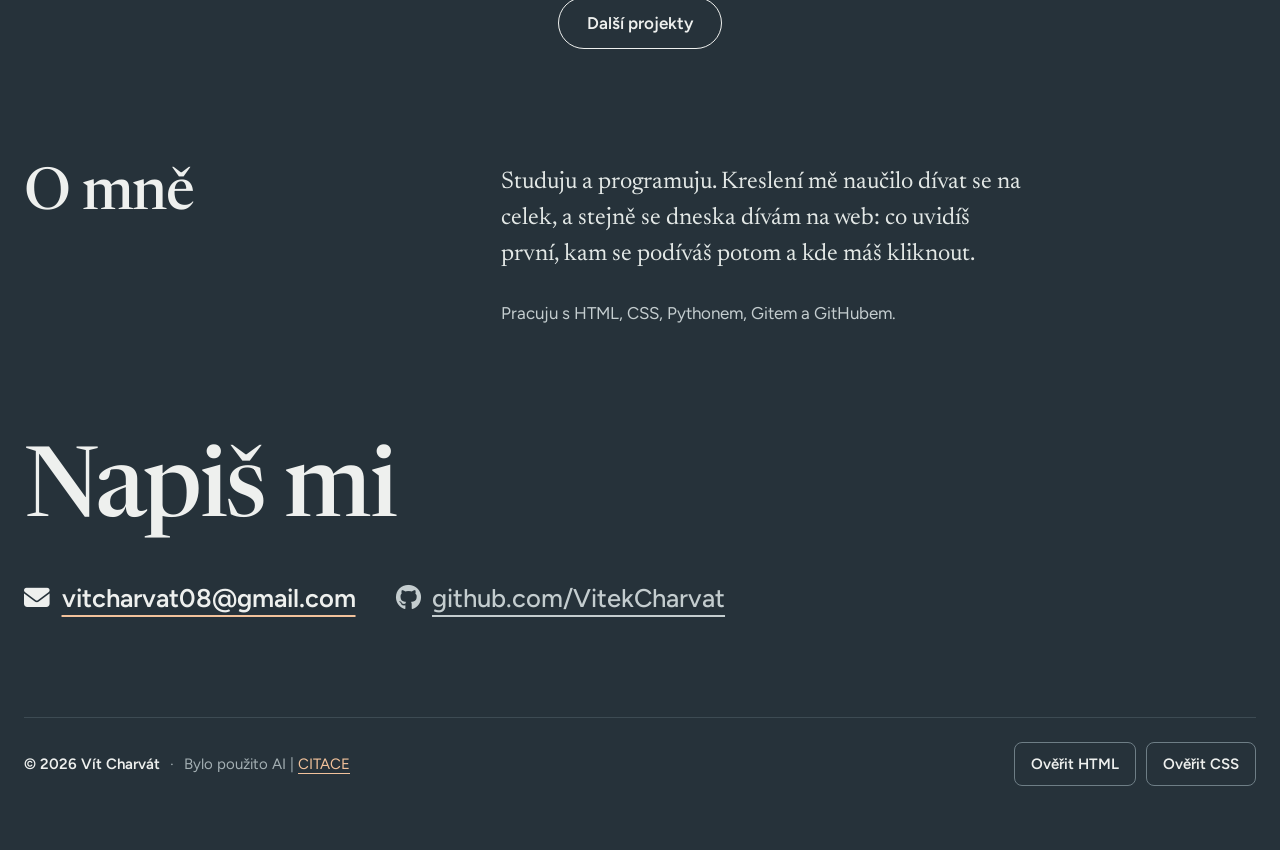
==== commit 50c26ecb: "Projekty: karta Bakaláři rozvrh widget Co-Authored-By: Claude Opus 5.5 <noreply@anthropic.com>" ====
--- a/index.html
+++ b/index.html
@@ -86,6 +86,17 @@
           </li>
           <li>
             <article class="karta">
+              <p class="karta-stitek">Widget pro iPhone</p>
+              <h3>Bakaláři rozvrh</h3>
+              <p class="karta-popis">Rozvrh z Bakalářů přímo na ploše iPhonu. Aktuální hodina s odpočtem, učebna, suplování a offline režim.</p>
+              <div class="karta-pata">
+                <span class="karta-technologie">JavaScript, Scriptable</span>
+                <a class="odkaz-akcent" href="https://github.com/VitekCharvat/bakalari-rozvrh-widget"><i class="fa-brands fa-github ikona" aria-hidden="true"></i>Otevřít na GitHubu<span class="visually-hidden"> Bakaláři rozvrh</span></a>
+              </div>
+            </article>
+          </li>
+          <li>
+            <article class="karta">
               <p class="karta-stitek">Školní web</p>
               <h3>Programovací jazyky</h3>
               <p class="karta-popis">V čem se programují hry, AI, weby nebo mobilní aplikace, každý obor s ukázkou kódu.</p>
@@ -131,7 +142,7 @@
 
     <footer class="container paticka">
       <div class="paticka-obsah">
-        <p><span class="paticka-autor">© 2026 Vít Charvát</span><span class="paticka-oddelovac" aria-hidden="true">·</span>Bylo použito AI | <a class="paticka-ai" href="https://github.com/VitekCharvat/VitekCharvat.github.io/blob/main/citace.md" target="_blank" rel="noopener noreferrer">CITACE<span class="visually-hidden"> (nová karta)</span></a></p>
+        <p><span class="paticka-autor">© 2026 Vít Charvát</span><span class="paticka-oddelovac" aria-hidden="true">·</span>Bylo použito AI | <a class="paticka-ai" href="https://github.com/VitekCharvat/VitekCharvat.github.io/blob/main/docs/citace.md" target="_blank" rel="noopener noreferrer">CITACE<span class="visually-hidden"> (nová karta)</span></a></p>
         <div class="validace">
           <a href="https://validator.w3.org/nu/?doc=https%3A%2F%2Fvitekcharvat.github.io%2F" target="_blank" rel="noopener noreferrer">Ověřit HTML<span class="visually-hidden"> ve W3C validátoru (nová karta)</span></a>
           <a href="https://jigsaw.w3.org/css-validator/validator?uri=https%3A%2F%2Fvitekcharvat.github.io%2F&amp;profile=css3svg" target="_blank" rel="noopener noreferrer">Ověřit CSS<span class="visually-hidden"> ve W3C validátoru (nová karta)</span></a>
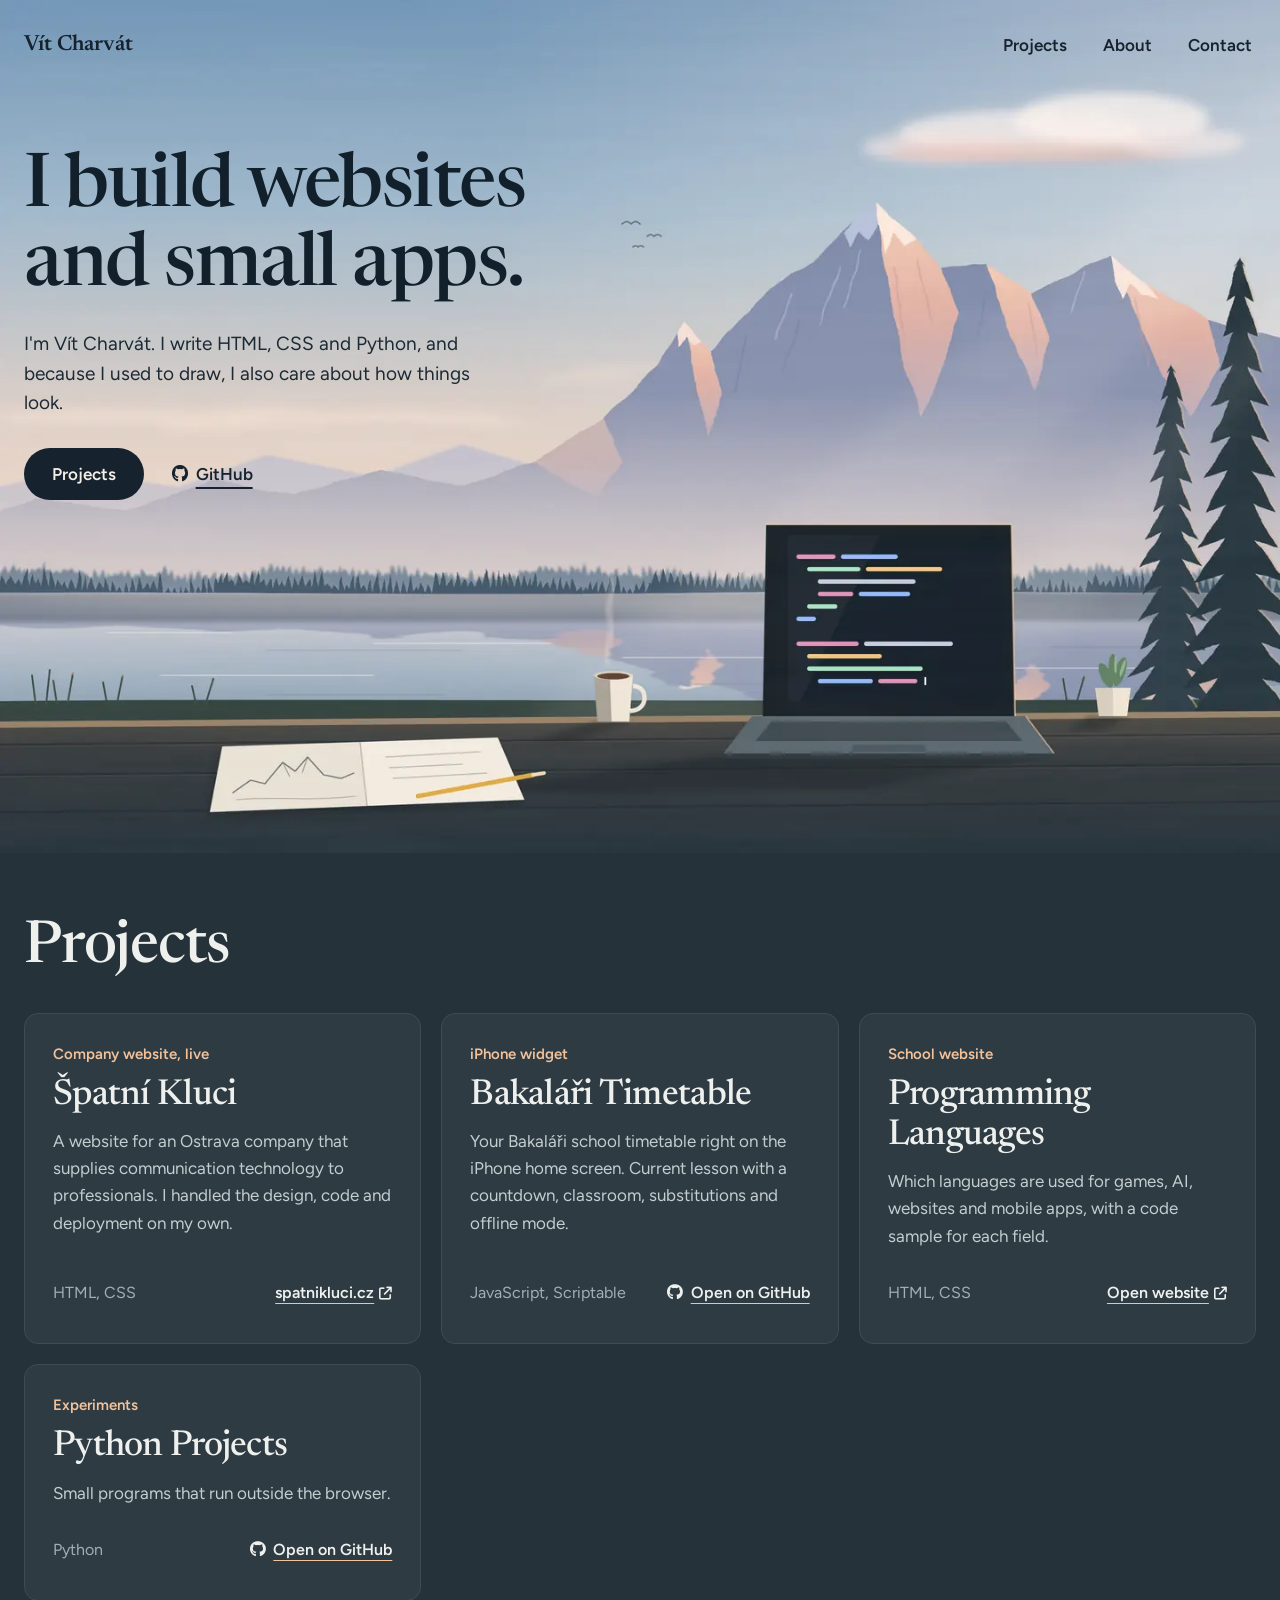
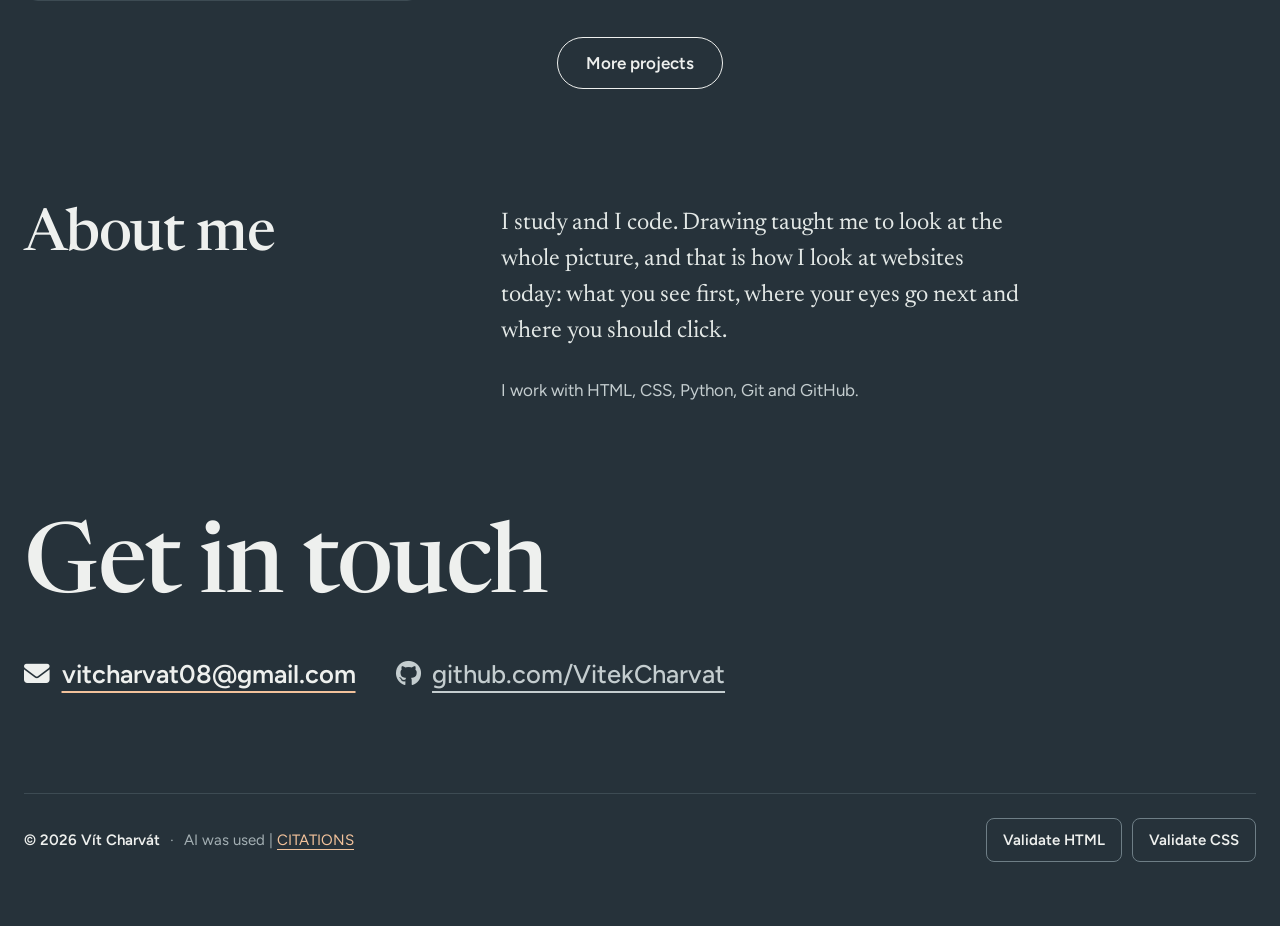
==== commit ad89ef04: "Translate website to English Co-Authored-By: Claude Opus 5.5 <noreply@anthropic.com>" ====
--- a/index.html
+++ b/index.html
@@ -1,25 +1,25 @@
 <!doctype html>
-<html lang="cs">
+<html lang="en">
   <head>
     <meta charset="UTF-8">
     <meta name="viewport" content="width=device-width, initial-scale=1">
-    <title>Vít Charvát | Programuju weby a malé aplikace</title>
-    <meta name="description" content="Portfolio Víta Charváta. Weby v HTML a CSS, malé programy v Pythonu a firemní web Špatní Kluci.">
+    <title>Vít Charvát | I build websites and small apps</title>
+    <meta name="description" content="Portfolio of Vít Charvát. Websites in HTML and CSS, small Python programs and the Špatní Kluci company website.">
     <meta name="theme-color" content="#26323A">
     <link rel="canonical" href="https://vitekcharvat.github.io/">
     <link rel="icon" href="assets/favicon.svg" type="image/svg+xml">
 
     <!-- Open Graph: náhled odkazu při sdílení (Messenger, Discord, LinkedIn…) -->
     <meta property="og:type" content="website">
-    <meta property="og:locale" content="cs_CZ">
+    <meta property="og:locale" content="en_US">
     <meta property="og:site_name" content="Vít Charvát">
-    <meta property="og:title" content="Vít Charvát | Programuju weby a malé aplikace">
-    <meta property="og:description" content="Weby v HTML a CSS, malé programy v Pythonu a firemní web Špatní Kluci.">
+    <meta property="og:title" content="Vít Charvát | I build websites and small apps">
+    <meta property="og:description" content="Websites in HTML and CSS, small Python programs and the Špatní Kluci company website.">
     <meta property="og:url" content="https://vitekcharvat.github.io/">
     <meta property="og:image" content="https://vitekcharvat.github.io/assets/images/og-image.jpg">
     <meta property="og:image:width" content="1200">
     <meta property="og:image:height" content="630">
-    <meta property="og:image:alt" content="Malba: stůl s notebookem před horským jezerem, ve kterém se zrcadlí vrcholky hor.">
+    <meta property="og:image:alt" content="Painting: a desk with a laptop in front of a mountain lake reflecting the peaks.">
     <meta name="twitter:card" content="summary_large_image">
 
     <!-- Bootstrap jen jako CSS: kontejner, rozestupy a pomocné třídy. -->
@@ -32,17 +32,17 @@
     <link rel="stylesheet" href="style.css">
   </head>
   <body>
-    <a class="skip-link" href="#projekty">Přeskočit na projekty</a>
+    <a class="skip-link" href="#projekty">Skip to projects</a>
 
     <header class="hlavicka hlavicka-pres-malbu na-nebi">
       <div class="container hlavicka-obsah">
         <a class="znacka" href="#nahoru">Vít Charvát</a>
         <!-- Menu se na mobilu jen zalomí, nepotřebuje hamburger ani JavaScript. -->
-        <nav aria-label="Hlavní navigace">
+        <nav aria-label="Main navigation">
           <ul class="navigace">
-            <li><a href="#projekty">Projekty</a></li>
-            <li><a href="#o-mne">O mně</a></li>
-            <li><a href="#kontakt">Kontakt</a></li>
+            <li><a href="#projekty">Projects</a></li>
+            <li><a href="#o-mne">About</a></li>
+            <li><a href="#kontakt">Contact</a></li>
           </ul>
         </nav>
       </div>
@@ -55,15 +55,15 @@
           <!-- Prohlížeč si sám vybere výřez (mobil / desktop) a velikost. -->
           <picture>
             <source media="(max-width: 760px)" srcset="assets/images/hero-jezero-mobil-720.webp 720w, assets/images/hero-jezero-mobil-1080.webp 1080w" sizes="100vw" width="720" height="960">
-            <img src="assets/images/hero-jezero-1440.webp" srcset="assets/images/hero-jezero-960.webp 960w, assets/images/hero-jezero-1440.webp 1440w, assets/images/hero-jezero-2880.webp 2880w" sizes="100vw" width="1440" height="960" alt="Malba: ranní výhled od stolu s notebookem na horské jezero, ve kterém se zrcadlí vrcholky hor." fetchpriority="high">
+            <img src="assets/images/hero-jezero-1440.webp" srcset="assets/images/hero-jezero-960.webp 960w, assets/images/hero-jezero-1440.webp 1440w, assets/images/hero-jezero-2880.webp 2880w" sizes="100vw" width="1440" height="960" alt="Painting: a morning view from a desk with a laptop out to a mountain lake reflecting the peaks." fetchpriority="high">
           </picture>
         </div>
         <div class="container uvod-text">
           <div class="uvod-text-blok">
-            <h1 id="uvod-nadpis">Programuju weby a malé aplikace.</h1>
-            <p class="uvod-popis">Jsem Vít Charvát. Píšu v HTML, CSS a Pythonu, a protože jsem dřív kreslil, záleží mi i na tom, jak věci vypadají.</p>
+            <h1 id="uvod-nadpis">I build websites and small apps.</h1>
+            <p class="uvod-popis">I'm Vít Charvát. I write HTML, CSS and Python, and because I used to draw, I also care about how things look.</p>
             <div class="uvod-akce">
-              <a class="tlacitko tlacitko-plne" href="#projekty">Projekty</a>
+              <a class="tlacitko tlacitko-plne" href="#projekty">Projects</a>
               <a class="odkaz-github" href="https://github.com/VitekCharvat"><i class="fa-brands fa-github ikona" aria-hidden="true"></i>GitHub</a>
             </div>
           </div>
@@ -71,13 +71,13 @@
       </section>
 
       <section id="projekty" class="container sekce-projekty" aria-labelledby="projekty-nadpis">
-        <h2 id="projekty-nadpis" class="nadpis-sekce">Projekty</h2>
+        <h2 id="projekty-nadpis" class="nadpis-sekce">Projects</h2>
         <ul class="karty">
           <li>
             <article class="karta">
-              <p class="karta-stitek">Firemní web, běží naostro</p>
+              <p class="karta-stitek">Company website, live</p>
               <h3>Špatní Kluci</h3>
-              <p class="karta-popis">Web pro ostravskou firmu, která dodává komunikační technologie profesionálům. Návrh, kód i nasazení jsem dělal sám.</p>
+              <p class="karta-popis">A website for an Ostrava company that supplies communication technology to professionals. I handled the design, code and deployment on my own.</p>
               <div class="karta-pata">
                 <span class="karta-technologie">HTML, CSS</span>
                 <a class="odkaz-akcent" href="https://spatnikluci.cz/">spatnikluci.cz<i class="fa-solid fa-arrow-up-right-from-square ikona-ven" aria-hidden="true"></i></a>
@@ -86,53 +86,53 @@
           </li>
           <li>
             <article class="karta">
-              <p class="karta-stitek">Widget pro iPhone</p>
-              <h3>Bakaláři rozvrh</h3>
-              <p class="karta-popis">Rozvrh z Bakalářů přímo na ploše iPhonu. Aktuální hodina s odpočtem, učebna, suplování a offline režim.</p>
+              <p class="karta-stitek">iPhone widget</p>
+              <h3>Bakaláři Timetable</h3>
+              <p class="karta-popis">Your Bakaláři school timetable right on the iPhone home screen. Current lesson with a countdown, classroom, substitutions and offline mode.</p>
               <div class="karta-pata">
                 <span class="karta-technologie">JavaScript, Scriptable</span>
-                <a class="odkaz-akcent" href="https://github.com/VitekCharvat/bakalari-rozvrh-widget"><i class="fa-brands fa-github ikona" aria-hidden="true"></i>Otevřít na GitHubu<span class="visually-hidden"> Bakaláři rozvrh</span></a>
+                <a class="odkaz-akcent" href="https://github.com/VitekCharvat/bakalari-rozvrh-widget"><i class="fa-brands fa-github ikona" aria-hidden="true"></i>Open on GitHub<span class="visually-hidden"> Bakaláři Timetable</span></a>
               </div>
             </article>
           </li>
           <li>
             <article class="karta">
-              <p class="karta-stitek">Školní web</p>
-              <h3>Programovací jazyky</h3>
-              <p class="karta-popis">V čem se programují hry, AI, weby nebo mobilní aplikace, každý obor s ukázkou kódu.</p>
+              <p class="karta-stitek">School website</p>
+              <h3>Programming Languages</h3>
+              <p class="karta-popis">Which languages are used for games, AI, websites and mobile apps, with a code sample for each field.</p>
               <div class="karta-pata">
                 <span class="karta-technologie">HTML, CSS</span>
-                <a class="odkaz-akcent" href="https://vitekcharvat.github.io/web-coding-languages/">Otevřít web<span class="visually-hidden"> Programovací jazyky</span><i class="fa-solid fa-arrow-up-right-from-square ikona-ven" aria-hidden="true"></i></a>
+                <a class="odkaz-akcent" href="https://vitekcharvat.github.io/web-coding-languages/">Open website<span class="visually-hidden"> Programming Languages</span><i class="fa-solid fa-arrow-up-right-from-square ikona-ven" aria-hidden="true"></i></a>
               </div>
             </article>
           </li>
           <li>
             <article class="karta">
-              <p class="karta-stitek">Experimenty</p>
-              <h3>Python projekty</h3>
-              <p class="karta-popis">Malé programy mimo prohlížeč.</p>
+              <p class="karta-stitek">Experiments</p>
+              <h3>Python Projects</h3>
+              <p class="karta-popis">Small programs that run outside the browser.</p>
               <div class="karta-pata">
                 <span class="karta-technologie">Python</span>
-                <a class="odkaz-akcent" href="https://github.com/VitekCharvat/Small-Python-Projects"><i class="fa-brands fa-github ikona" aria-hidden="true"></i>Otevřít na GitHubu<span class="visually-hidden"> Python projekty</span></a>
+                <a class="odkaz-akcent" href="https://github.com/VitekCharvat/Small-Python-Projects"><i class="fa-brands fa-github ikona" aria-hidden="true"></i>Open on GitHub<span class="visually-hidden"> Python Projects</span></a>
               </div>
             </article>
           </li>
         </ul>
         <div class="dalsi-projekty">
-          <a class="tlacitko tlacitko-obrys" href="skolni-projekty.html">Další projekty</a>
+          <a class="tlacitko tlacitko-obrys" href="skolni-projekty.html">More projects</a>
         </div>
       </section>
 
       <section id="o-mne" class="container sekce o-mne" aria-labelledby="o-mne-nadpis">
-        <h2 id="o-mne-nadpis" class="nadpis-sekce">O mně</h2>
+        <h2 id="o-mne-nadpis" class="nadpis-sekce">About me</h2>
         <div class="o-mne-text">
-          <p class="o-mne-hlavni">Studuju a programuju. Kreslení mě naučilo dívat se na celek, a stejně se dneska dívám na web: co uvidíš první, kam se podíváš potom a kde máš kliknout.</p>
-          <p class="o-mne-dalsi">Pracuju s HTML, CSS, Pythonem, Gitem a GitHubem.</p>
+          <p class="o-mne-hlavni">I study and I code. Drawing taught me to look at the whole picture, and that is how I look at websites today: what you see first, where your eyes go next and where you should click.</p>
+          <p class="o-mne-dalsi">I work with HTML, CSS, Python, Git and GitHub.</p>
         </div>
       </section>
 
       <section id="kontakt" class="container sekce kontakt" aria-labelledby="kontakt-nadpis">
-        <h2 id="kontakt-nadpis">Napiš mi</h2>
+        <h2 id="kontakt-nadpis">Get in touch</h2>
         <div class="kontakt-odkazy">
           <a class="kontakt-email" href="mailto:vitcharvat08@gmail.com"><i class="fa-solid fa-envelope ikona" aria-hidden="true"></i>vitcharvat08@gmail.com</a>
           <a class="kontakt-github" href="https://github.com/VitekCharvat"><i class="fa-brands fa-github ikona" aria-hidden="true"></i>github.com/VitekCharvat</a>
@@ -142,10 +142,10 @@
 
     <footer class="container paticka">
       <div class="paticka-obsah">
-        <p><span class="paticka-autor">© 2026 Vít Charvát</span><span class="paticka-oddelovac" aria-hidden="true">·</span>Bylo použito AI | <a class="paticka-ai" href="https://github.com/VitekCharvat/VitekCharvat.github.io/blob/main/docs/citace.md" target="_blank" rel="noopener noreferrer">CITACE<span class="visually-hidden"> (nová karta)</span></a></p>
+        <p><span class="paticka-autor">© 2026 Vít Charvát</span><span class="paticka-oddelovac" aria-hidden="true">·</span>AI was used | <a class="paticka-ai" href="https://github.com/VitekCharvat/VitekCharvat.github.io/blob/main/docs/citace.md" target="_blank" rel="noopener noreferrer">CITATIONS<span class="visually-hidden"> (opens in a new tab)</span></a></p>
         <div class="validace">
-          <a href="https://validator.w3.org/nu/?doc=https%3A%2F%2Fvitekcharvat.github.io%2F" target="_blank" rel="noopener noreferrer">Ověřit HTML<span class="visually-hidden"> ve W3C validátoru (nová karta)</span></a>
-          <a href="https://jigsaw.w3.org/css-validator/validator?uri=https%3A%2F%2Fvitekcharvat.github.io%2F&amp;profile=css3svg" target="_blank" rel="noopener noreferrer">Ověřit CSS<span class="visually-hidden"> ve W3C validátoru (nová karta)</span></a>
+          <a href="https://validator.w3.org/nu/?doc=https%3A%2F%2Fvitekcharvat.github.io%2F" target="_blank" rel="noopener noreferrer">Validate HTML<span class="visually-hidden"> with the W3C validator (opens in a new tab)</span></a>
+          <a href="https://jigsaw.w3.org/css-validator/validator?uri=https%3A%2F%2Fvitekcharvat.github.io%2F&amp;profile=css3svg" target="_blank" rel="noopener noreferrer">Validate CSS<span class="visually-hidden"> with the W3C validator (opens in a new tab)</span></a>
         </div>
       </div>
     </footer>
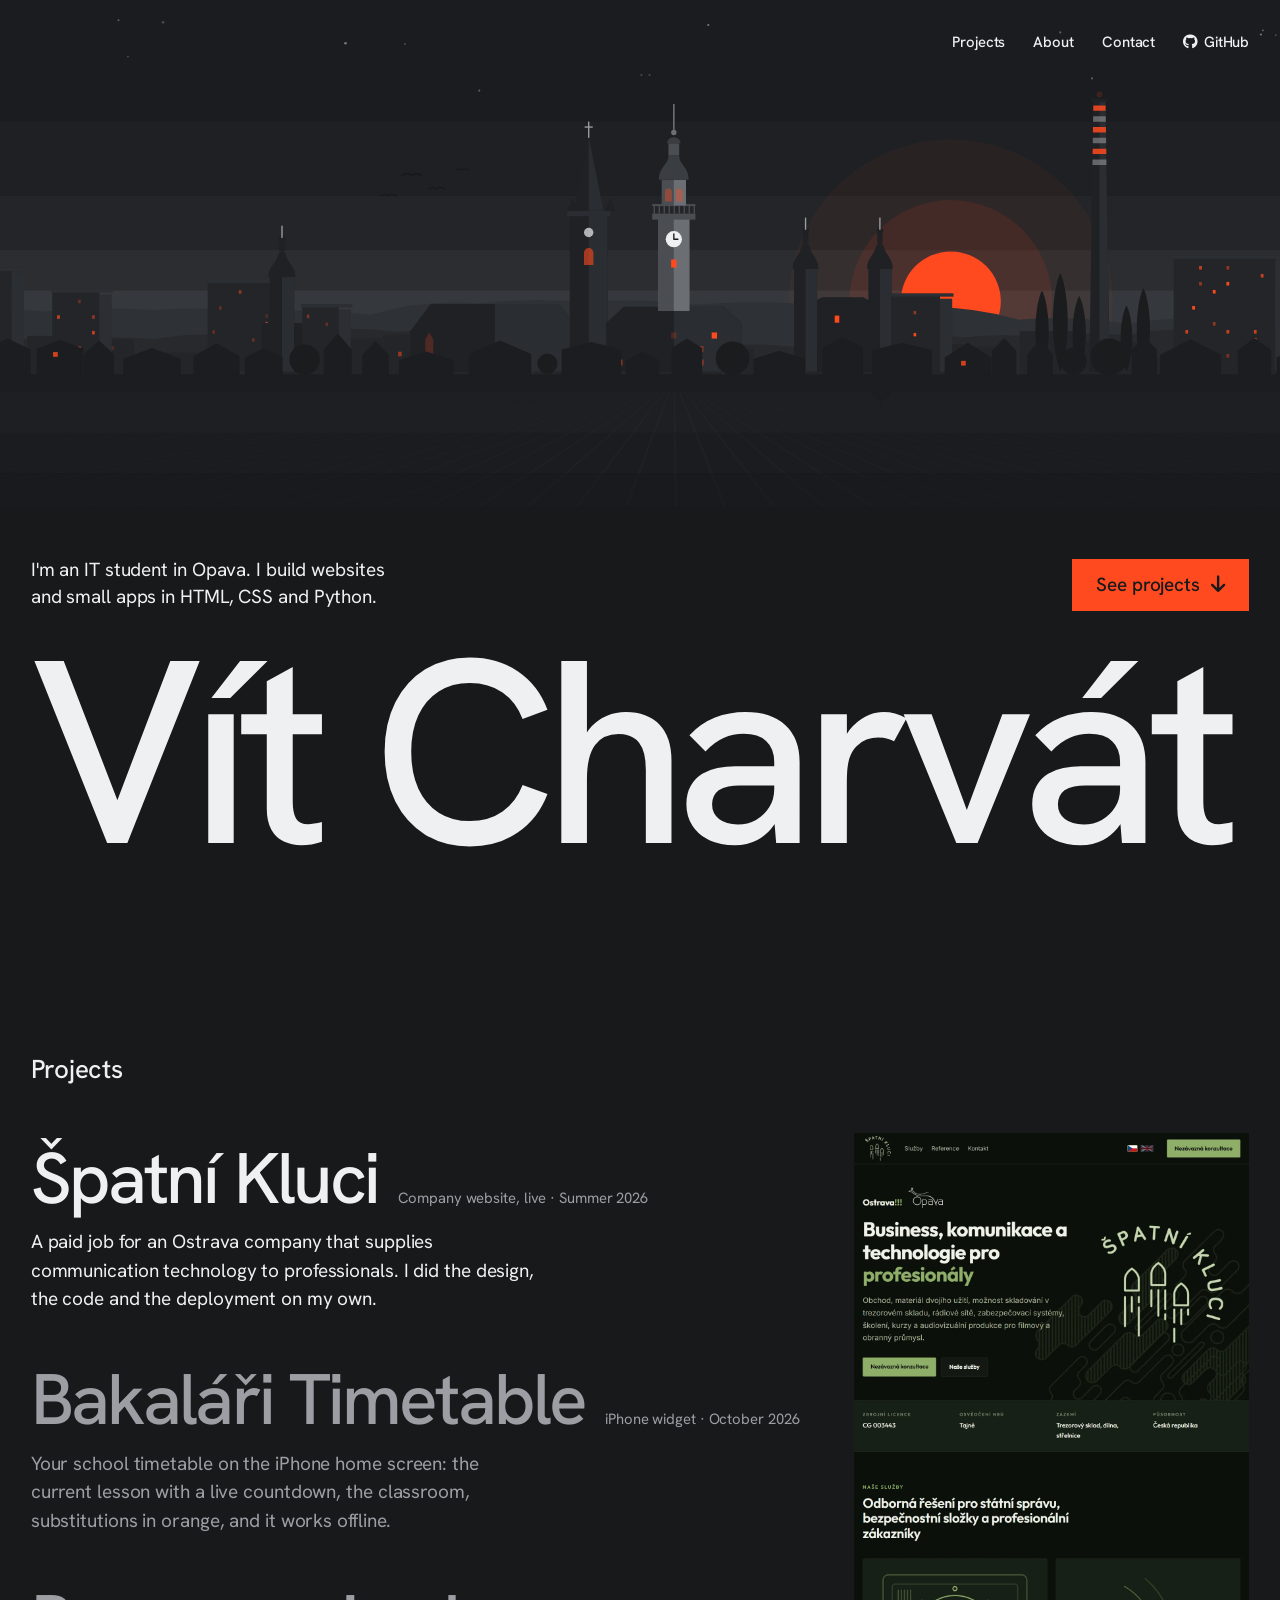
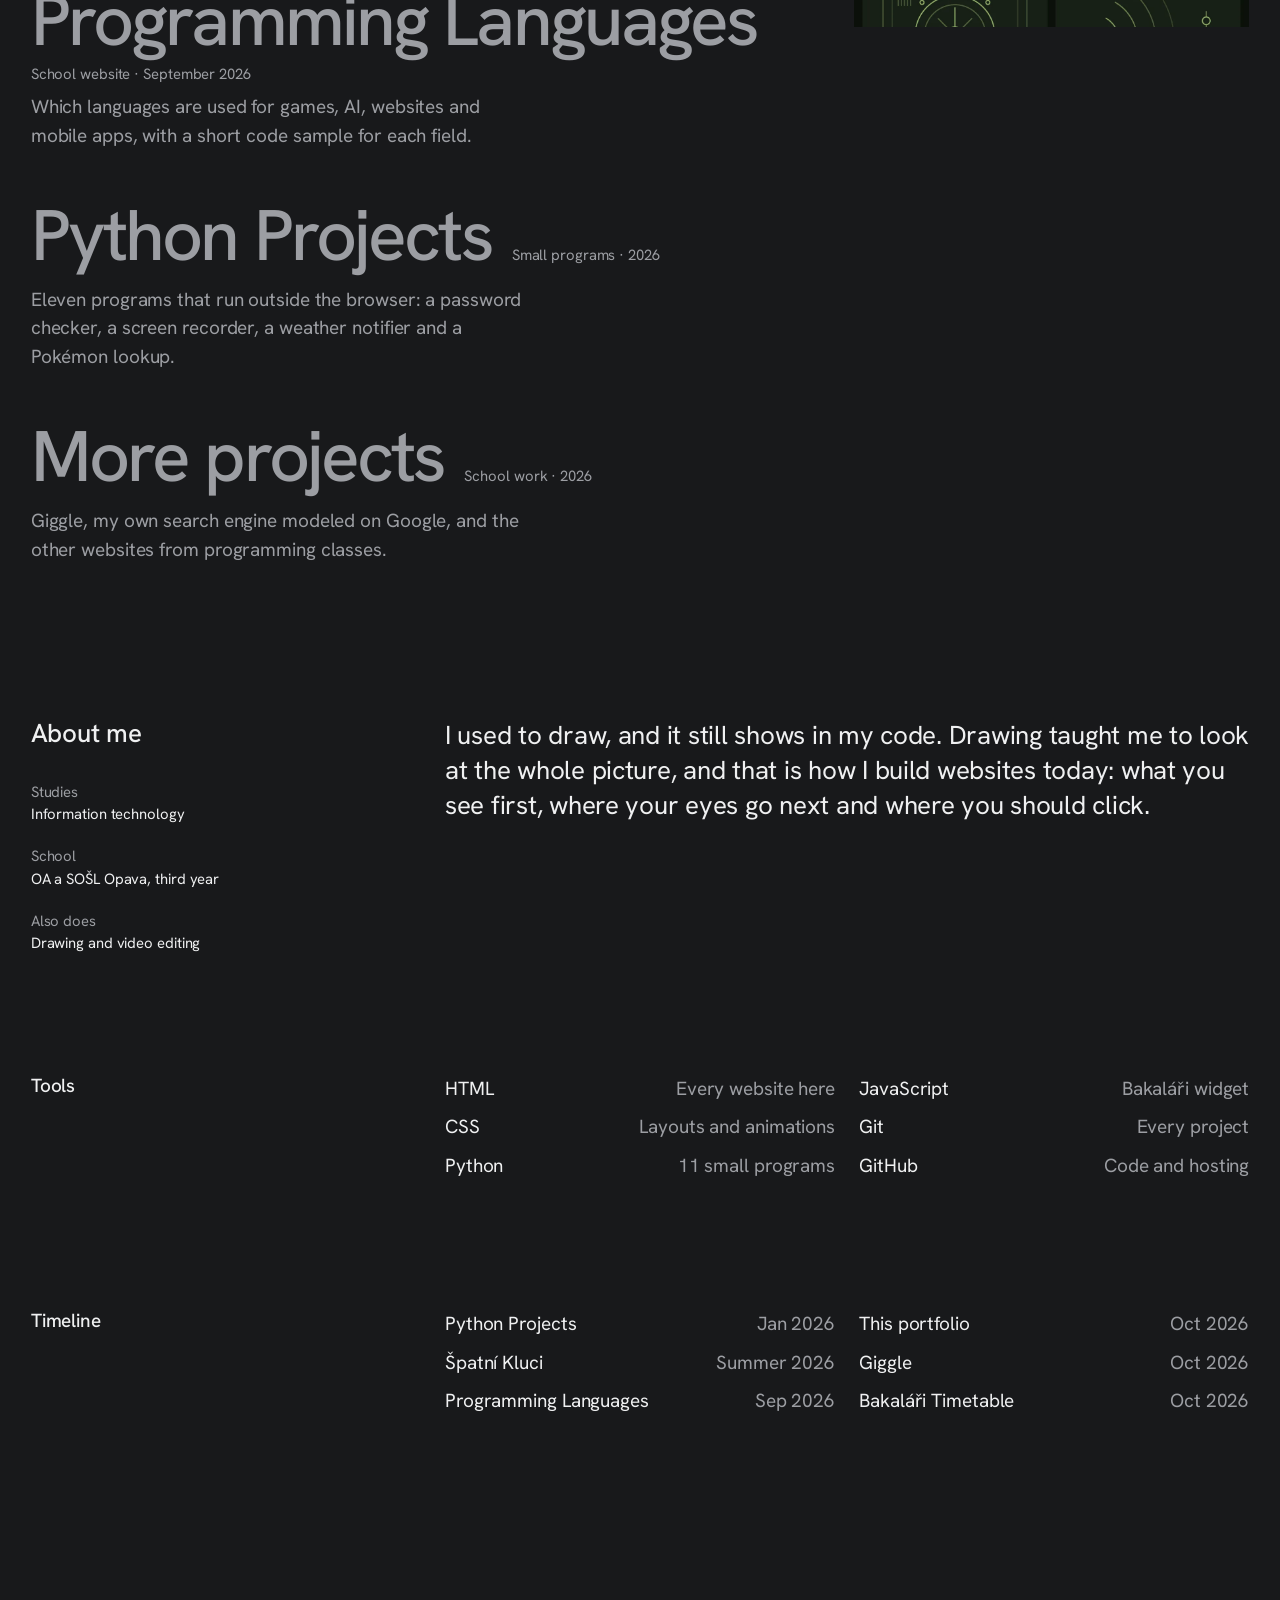
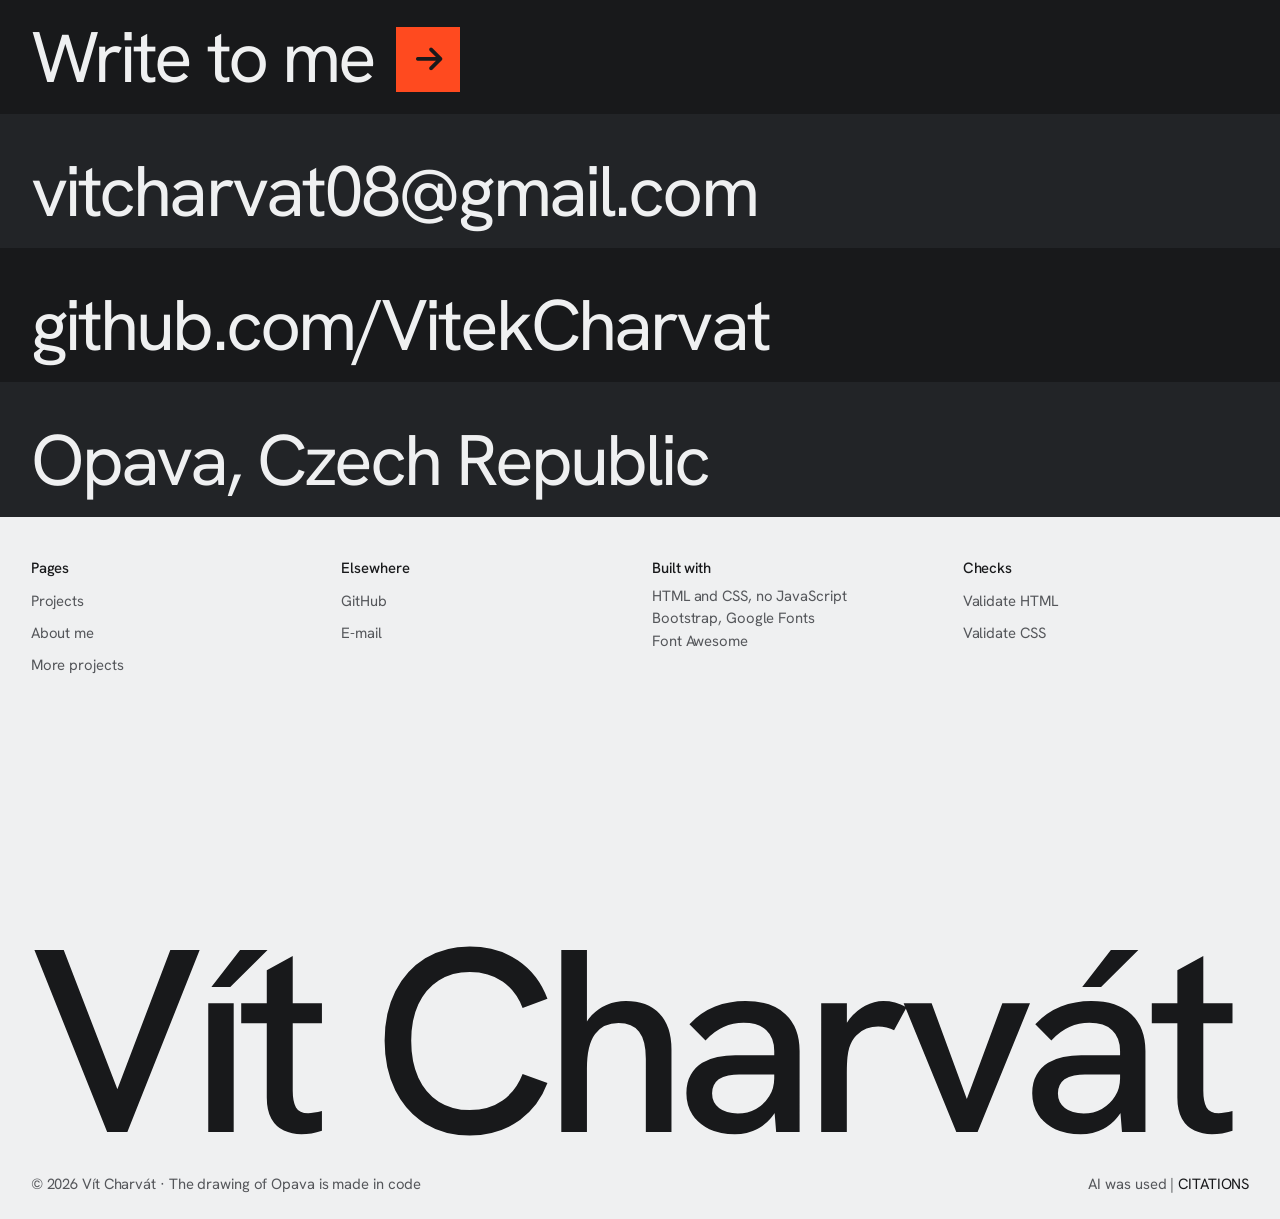
==== commit 337d8e8b: "Nový design „Opava za soumraku“ Nahoře kresba Opavy od jihu ve třech vrstvách SVG (nebe, město, pole" ====
--- a/index.html
+++ b/index.html
@@ -4,8 +4,8 @@
     <meta charset="UTF-8">
     <meta name="viewport" content="width=device-width, initial-scale=1">
     <title>Vít Charvát | I build websites and small apps</title>
-    <meta name="description" content="Portfolio of Vít Charvát. Websites in HTML and CSS, small Python programs and the Špatní Kluci company website.">
-    <meta name="theme-color" content="#26323A">
+    <meta name="description" content="Portfolio of Vít Charvát, an IT student in Opava. Websites in HTML and CSS, an iPhone widget for Bakaláři and small Python programs.">
+    <meta name="theme-color" content="#18191b">
     <link rel="canonical" href="https://vitekcharvat.github.io/">
     <link rel="icon" href="assets/favicon.svg" type="image/svg+xml">
 
@@ -14,140 +14,282 @@
     <meta property="og:locale" content="en_US">
     <meta property="og:site_name" content="Vít Charvát">
     <meta property="og:title" content="Vít Charvát | I build websites and small apps">
-    <meta property="og:description" content="Websites in HTML and CSS, small Python programs and the Špatní Kluci company website.">
+    <meta property="og:description" content="Websites in HTML and CSS, an iPhone widget for Bakaláři and small Python programs.">
     <meta property="og:url" content="https://vitekcharvat.github.io/">
     <meta property="og:image" content="https://vitekcharvat.github.io/assets/images/og-image.jpg">
     <meta property="og:image:width" content="1200">
     <meta property="og:image:height" content="630">
-    <meta property="og:image:alt" content="Painting: a desk with a laptop in front of a mountain lake reflecting the peaks.">
+    <meta property="og:image:alt" content="Drawing of Opava at dusk with the name Vít Charvát underneath.">
     <meta name="twitter:card" content="summary_large_image">
 
-    <!-- Bootstrap jen jako CSS: kontejner, rozestupy a pomocné třídy. -->
+    <!-- Bootstrap jen jako CSS: mřížka (row, col-*) a třída visually-hidden. -->
     <link href="https://cdn.jsdelivr.net/npm/bootstrap@5.3.8/dist/css/bootstrap.min.css" rel="stylesheet" integrity="sha384-sRIl4kxILFvY47J16cr9ZwB07vP4J8+LH7qKQnuqkuIAvNWLzeN8tE5YBujZqJLB" crossorigin="anonymous">
     <link rel="preconnect" href="https://fonts.googleapis.com">
     <link rel="preconnect" href="https://fonts.gstatic.com" crossorigin>
-    <link href="https://fonts.googleapis.com/css2?family=Figtree:wght@400;500;600&amp;family=Newsreader:opsz,wght@6..72,500;6..72,600&amp;display=swap" rel="stylesheet">
+    <link href="https://fonts.googleapis.com/css2?family=Hanken+Grotesk:wght@400;500&amp;display=swap" rel="stylesheet">
     <link rel="stylesheet" href="https://cdnjs.cloudflare.com/ajax/libs/font-awesome/6.7.2/css/all.min.css">
     <!-- Vlastní styl je poslední, takže přepíše výchozí vzhled Bootstrapu. -->
     <link rel="stylesheet" href="style.css">
   </head>
   <body>
-    <a class="skip-link" href="#projekty">Skip to projects</a>
-
-    <header class="hlavicka hlavicka-pres-malbu na-nebi">
-      <div class="container hlavicka-obsah">
-        <a class="znacka" href="#nahoru">Vít Charvát</a>
-        <!-- Menu se na mobilu jen zalomí, nepotřebuje hamburger ani JavaScript. -->
-        <nav aria-label="Main navigation">
-          <ul class="navigace">
-            <li><a href="#projekty">Projects</a></li>
-            <li><a href="#o-mne">About</a></li>
-            <li><a href="#kontakt">Contact</a></li>
-          </ul>
-        </nav>
+    <a class="skip-link" href="#obsah">Skip to content</a>
+
+    <!-- Úvod: kresba Opavy ve třech vrstvách, pod ní jméno přes celou šířku. -->
+    <header id="nahoru" class="uvod">
+      <div class="uvod-kresba" role="img" aria-label="Drawing of Opava at dusk, seen from the fields to the south: the Hláska tower, church towers, panel blocks with lit windows and the striped heating plant chimney.">
+        <div class="vrstva vrstva-obloha"><img src="assets/kresba/opava-obloha.svg" alt="" width="2400" height="950" fetchpriority="high"></div>
+        <div class="vrstva vrstva-mesto"><img src="assets/kresba/opava-mesto.svg" alt="" width="2400" height="950" fetchpriority="high"></div>
+        <div class="vrstva vrstva-pole"><img src="assets/kresba/opava-pole.svg" alt="" width="2400" height="950"></div>
+      </div>
+
+      <nav class="navigace" aria-label="Main navigation">
+        <ul>
+          <li><a href="#projekty">Projects</a></li>
+          <li><a href="#o-mne">About</a></li>
+          <li><a href="#kontakt">Contact</a></li>
+          <li><a href="https://github.com/VitekCharvat"><i class="fa-brands fa-github" aria-hidden="true"></i>GitHub</a></li>
+        </ul>
+      </nav>
+
+      <h1 class="monument"><span class="monument-slovo">Vít</span> <span class="monument-slovo">Charvát</span></h1>
+      <div class="uvod-radek">
+        <p class="uvod-popis">I'm an IT student in Opava. I build websites and small apps in HTML, CSS and Python.</p>
+        <a class="tlacitko" href="#projekty">See projects<i class="fa-solid fa-arrow-down" aria-hidden="true"></i></a>
       </div>
     </header>
 
-    <main>
-      <!-- Úvod: malba a text leží ve stejné buňce mřížky, text je přes nebe. -->
-      <section id="nahoru" class="uvod na-nebi" aria-labelledby="uvod-nadpis">
-        <div class="uvod-malba">
-          <!-- Prohlížeč si sám vybere výřez (mobil / desktop) a velikost. -->
-          <picture>
-            <source media="(max-width: 760px)" srcset="assets/images/hero-jezero-mobil-720.webp 720w, assets/images/hero-jezero-mobil-1080.webp 1080w" sizes="100vw" width="720" height="960">
-            <img src="assets/images/hero-jezero-1440.webp" srcset="assets/images/hero-jezero-960.webp 960w, assets/images/hero-jezero-1440.webp 1440w, assets/images/hero-jezero-2880.webp 2880w" sizes="100vw" width="1440" height="960" alt="Painting: a morning view from a desk with a laptop out to a mountain lake reflecting the peaks." fetchpriority="high">
-          </picture>
-        </div>
-        <div class="container uvod-text">
-          <div class="uvod-text-blok">
-            <h1 id="uvod-nadpis">I build websites and small apps.</h1>
-            <p class="uvod-popis">I'm Vít Charvát. I write HTML, CSS and Python, and because I used to draw, I also care about how things look.</p>
-            <div class="uvod-akce">
-              <a class="tlacitko tlacitko-plne" href="#projekty">Projects</a>
-              <a class="odkaz-github" href="https://github.com/VitekCharvat"><i class="fa-brands fa-github ikona" aria-hidden="true"></i>GitHub</a>
+    <main id="obsah">
+      <!-- Projekty: jména jako rejstřík. Na počítači ukazuje rámeček vpravo
+           náhled projektu, na kterém je myš nebo focus. Na mobilu má každý
+           projekt svůj obrázek nad jménem. -->
+      <section id="projekty" class="sekce obal" aria-labelledby="projekty-nadpis">
+        <h2 id="projekty-nadpis" class="nadpis-sekce">Projects</h2>
+        <div class="projekty-mrizka">
+          <ul class="projekty-seznam">
+            <li class="projekt">
+              <figure class="projekt-obrazek"><img src="assets/images/projekty/spatnikluci.webp" alt="Home page of spatnikluci.cz: dark green design with the Špatní Kluci logo." width="1200" height="1500" loading="lazy"></figure>
+              <div class="projekt-hlava">
+                <h3 class="projekt-nazev"><a href="https://spatnikluci.cz/">Špatní Kluci</a></h3>
+                <p class="projekt-druh">Company website, live · Summer 2026</p>
+              </div>
+              <p class="projekt-popis">A paid job for an Ostrava company that supplies communication technology to professionals. I did the design, the code and the deployment on my own.</p>
+            </li>
+            <li class="projekt">
+              <figure class="projekt-obrazek">
+                <div class="widget" data-ui role="img" aria-label="The Bakaláři timetable widget: Monday's lessons with the current one highlighted and a countdown.">
+                  <div class="widget-karta" aria-hidden="true">
+                    <div class="widget-hlava"><b>Dnes · pondělí 2. 11.</b><span>ještě 8 hodin · do 16:45</span><span class="widget-tecky"><i></i><i></i></span></div>
+                    <div class="widget-sloupce">
+                      <div class="widget-sloupec">
+                        <div class="hodina hodina-ted"><span class="hodina-cas">8:00 – 8:45 <em>· zbývá 12:03</em></span><span class="hodina-radek"><b>EKO</b><span class="ucebna ucebna-1">234</span></span></div>
+                        <div class="hodina"><span class="hodina-cas">8:55 – 9:40</span><span class="hodina-radek"><b>MAT</b><span class="ucebna ucebna-1">234</span></span></div>
+                        <div class="hodina"><span class="hodina-cas">9:50 – 10:35</span><span class="hodina-radek"><b>CJL</b><span class="ucebna ucebna-1">234</span></span></div>
+                      </div>
+                      <div class="widget-sloupec">
+                        <div class="hodina"><span class="hodina-cas">11:45 – 12:30 <em class="supl">· supl.</em></span><span class="hodina-radek"><b class="zmena">ANJ</b><span class="ucebna ucebna-2">236</span></span></div>
+                        <div class="hodina"><span class="hodina-cas">12:40 – 13:25</span><span class="hodina-radek"><b>VIK</b><span class="ucebna ucebna-3">238</span></span></div>
+                        <div class="hodina"><span class="hodina-cas">13:30 – 14:15</span><span class="hodina-radek"><b>VIK</b><span class="ucebna ucebna-3">238</span></span></div>
+                      </div>
+                    </div>
+                  </div>
+                </div>
+              </figure>
+              <div class="projekt-hlava">
+                <h3 class="projekt-nazev"><a href="https://github.com/VitekCharvat/bakalari-rozvrh-widget">Bakaláři Timetable</a></h3>
+                <p class="projekt-druh">iPhone widget · October 2026</p>
+              </div>
+              <p class="projekt-popis">Your school timetable on the iPhone home screen: the current lesson with a live countdown, the classroom, substitutions in orange, and it works offline.</p>
+            </li>
+            <li class="projekt">
+              <figure class="projekt-obrazek"><img src="assets/images/projekty/jazyky.webp" alt="Home page of the Programming Languages website: a large heading on dark blue and a yellow button." width="1200" height="1500" loading="lazy"></figure>
+              <div class="projekt-hlava">
+                <h3 class="projekt-nazev"><a href="https://vitekcharvat.github.io/web-coding-languages/">Programming Languages</a></h3>
+                <p class="projekt-druh">School website · September 2026</p>
+              </div>
+              <p class="projekt-popis">Which languages are used for games, AI, websites and mobile apps, with a short code sample for each field.</p>
+            </li>
+            <li class="projekt">
+              <figure class="projekt-obrazek">
+                <pre class="kod" data-ui role="img" aria-label="countdown.py, one of the Python programs."><code><span class="kod-slovo">import</span> time
+
+<span class="kod-slovo">def</span> countdown():
+    <span class="kod-slovo">try</span>:
+        countTime = int(input(<span class="kod-text">"second to countdown:"</span>))
+        <span class="kod-slovo">while</span> countTime != 0:
+            print(countTime)
+            time.sleep(1)
+            countTime -= 1
+    <span class="kod-slovo">except</span> ValueError:
+        print(<span class="kod-text">"please enter a whole number"</span>)
+
+<span class="kod-slovo">def</span> main():
+    countdown()
+    print(<span class="kod-text">"Countdown ended"</span>)
+
+<span class="kod-pozn"># countdown.py</span></code></pre>
+              </figure>
+              <div class="projekt-hlava">
+                <h3 class="projekt-nazev"><a href="https://github.com/VitekCharvat/Small-Python-Projects">Python Projects</a></h3>
+                <p class="projekt-druh">Small programs · 2026</p>
+              </div>
+              <p class="projekt-popis">Eleven programs that run outside the browser: a password checker, a screen recorder, a weather notifier and a Pokémon lookup.</p>
+            </li>
+            <li class="projekt">
+              <figure class="projekt-obrazek"><img src="assets/images/projekty/giggle.webp" alt="Home page of Giggle: the colourful Giggle logo above a search box." width="1200" height="1500" loading="lazy"></figure>
+              <div class="projekt-hlava">
+                <h3 class="projekt-nazev"><a href="skolni-projekty.html">More projects</a></h3>
+                <p class="projekt-druh">School work · 2026</p>
+              </div>
+              <p class="projekt-popis">Giggle, my own search engine modeled on Google, and the other websites from programming classes.</p>
+            </li>
+          </ul>
+
+          <!-- Rámeček s náhledy: stejné obrázky jako výše, jen pro počítač. -->
+          <div class="ramecek" aria-hidden="true">
+            <img src="assets/images/projekty/spatnikluci.webp" alt="" width="1200" height="1500" loading="lazy">
+            <div class="widget" data-ui>
+              <div class="widget-karta">
+                <div class="widget-hlava"><b>Dnes · pondělí 2. 11.</b><span>ještě 8 hodin · do 16:45</span><span class="widget-tecky"><i></i><i></i></span></div>
+                <div class="widget-sloupce">
+                  <div class="widget-sloupec">
+                    <div class="hodina hodina-ted"><span class="hodina-cas">8:00 – 8:45 <em>· zbývá 12:03</em></span><span class="hodina-radek"><b>EKO</b><span class="ucebna ucebna-1">234</span></span></div>
+                    <div class="hodina"><span class="hodina-cas">8:55 – 9:40</span><span class="hodina-radek"><b>MAT</b><span class="ucebna ucebna-1">234</span></span></div>
+                    <div class="hodina"><span class="hodina-cas">9:50 – 10:35</span><span class="hodina-radek"><b>CJL</b><span class="ucebna ucebna-1">234</span></span></div>
+                  </div>
+                  <div class="widget-sloupec">
+                    <div class="hodina"><span class="hodina-cas">11:45 – 12:30 <em class="supl">· supl.</em></span><span class="hodina-radek"><b class="zmena">ANJ</b><span class="ucebna ucebna-2">236</span></span></div>
+                    <div class="hodina"><span class="hodina-cas">12:40 – 13:25</span><span class="hodina-radek"><b>VIK</b><span class="ucebna ucebna-3">238</span></span></div>
+                    <div class="hodina"><span class="hodina-cas">13:30 – 14:15</span><span class="hodina-radek"><b>VIK</b><span class="ucebna ucebna-3">238</span></span></div>
+                  </div>
+                </div>
+              </div>
             </div>
+            <img src="assets/images/projekty/jazyky.webp" alt="" width="1200" height="1500" loading="lazy">
+            <pre class="kod" data-ui><code><span class="kod-slovo">import</span> time
+
+<span class="kod-slovo">def</span> countdown():
+    <span class="kod-slovo">try</span>:
+        countTime = int(input(<span class="kod-text">"second to countdown:"</span>))
+        <span class="kod-slovo">while</span> countTime != 0:
+            print(countTime)
+            time.sleep(1)
+            countTime -= 1
+    <span class="kod-slovo">except</span> ValueError:
+        print(<span class="kod-text">"please enter a whole number"</span>)
+
+<span class="kod-slovo">def</span> main():
+    countdown()
+    print(<span class="kod-text">"Countdown ended"</span>)
+
+<span class="kod-pozn"># countdown.py</span></code></pre>
+            <img src="assets/images/projekty/giggle.webp" alt="" width="1200" height="1500" loading="lazy">
           </div>
         </div>
       </section>
 
-      <section id="projekty" class="container sekce-projekty" aria-labelledby="projekty-nadpis">
-        <h2 id="projekty-nadpis" class="nadpis-sekce">Projects</h2>
-        <ul class="karty">
-          <li>
-            <article class="karta">
-              <p class="karta-stitek">Company website, live</p>
-              <h3>Špatní Kluci</h3>
-              <p class="karta-popis">A website for an Ostrava company that supplies communication technology to professionals. I handled the design, code and deployment on my own.</p>
-              <div class="karta-pata">
-                <span class="karta-technologie">HTML, CSS</span>
-                <a class="odkaz-akcent" href="https://spatnikluci.cz/">spatnikluci.cz<i class="fa-solid fa-arrow-up-right-from-square ikona-ven" aria-hidden="true"></i></a>
-              </div>
-            </article>
-          </li>
-          <li>
-            <article class="karta">
-              <p class="karta-stitek">iPhone widget</p>
-              <h3>Bakaláři Timetable</h3>
-              <p class="karta-popis">Your Bakaláři school timetable right on the iPhone home screen. Current lesson with a countdown, classroom, substitutions and offline mode.</p>
-              <div class="karta-pata">
-                <span class="karta-technologie">JavaScript, Scriptable</span>
-                <a class="odkaz-akcent" href="https://github.com/VitekCharvat/bakalari-rozvrh-widget"><i class="fa-brands fa-github ikona" aria-hidden="true"></i>Open on GitHub<span class="visually-hidden"> Bakaláři Timetable</span></a>
-              </div>
-            </article>
-          </li>
-          <li>
-            <article class="karta">
-              <p class="karta-stitek">School website</p>
-              <h3>Programming Languages</h3>
-              <p class="karta-popis">Which languages are used for games, AI, websites and mobile apps, with a code sample for each field.</p>
-              <div class="karta-pata">
-                <span class="karta-technologie">HTML, CSS</span>
-                <a class="odkaz-akcent" href="https://vitekcharvat.github.io/web-coding-languages/">Open website<span class="visually-hidden"> Programming Languages</span><i class="fa-solid fa-arrow-up-right-from-square ikona-ven" aria-hidden="true"></i></a>
-              </div>
-            </article>
-          </li>
-          <li>
-            <article class="karta">
-              <p class="karta-stitek">Experiments</p>
-              <h3>Python Projects</h3>
-              <p class="karta-popis">Small programs that run outside the browser.</p>
-              <div class="karta-pata">
-                <span class="karta-technologie">Python</span>
-                <a class="odkaz-akcent" href="https://github.com/VitekCharvat/Small-Python-Projects"><i class="fa-brands fa-github ikona" aria-hidden="true"></i>Open on GitHub<span class="visually-hidden"> Python Projects</span></a>
-              </div>
-            </article>
-          </li>
+      <!-- O mně: fakta vlevo, odstavec od třetiny šířky, pod tím nástroje a data. -->
+      <section id="o-mne" class="sekce obal o-mne" aria-labelledby="o-mne-nadpis">
+        <div class="row o-mne-radek">
+          <div class="col-lg-4">
+            <h2 id="o-mne-nadpis" class="nadpis-sekce">About me</h2>
+            <dl class="fakta">
+              <div><dt>Studies</dt><dd>Information technology</dd></div>
+              <div><dt>School</dt><dd>OA a SOŠL Opava, third year</dd></div>
+              <div><dt>Also does</dt><dd>Drawing and video editing</dd></div>
+            </dl>
+          </div>
+          <div class="col-lg-8">
+            <p class="o-mne-odstavec">I used to draw, and it still shows in my code. Drawing taught me to look at the whole picture, and that is how I build websites today: what you see first, where your eyes go next and where you should click.</p>
+          </div>
+        </div>
+        <div class="row o-mne-radek">
+          <div class="col-lg-4">
+            <h3 class="o-mne-slovo">Tools</h3>
+          </div>
+          <div class="col-lg-8">
+            <div class="row">
+              <ul class="zaznam col-md-6">
+                <li>HTML <span>Every website here</span></li>
+                <li>CSS <span>Layouts and animations</span></li>
+                <li>Python <span>11 small programs</span></li>
+              </ul>
+              <ul class="zaznam col-md-6">
+                <li>JavaScript <span>Bakaláři widget</span></li>
+                <li>Git <span>Every project</span></li>
+                <li>GitHub <span>Code and hosting</span></li>
+              </ul>
+            </div>
+          </div>
+        </div>
+        <div class="row o-mne-radek">
+          <div class="col-lg-4">
+            <h3 class="o-mne-slovo">Timeline</h3>
+          </div>
+          <div class="col-lg-8">
+            <div class="row">
+              <ul class="zaznam col-md-6">
+                <li>Python Projects <span>Jan 2026</span></li>
+                <li>Špatní Kluci <span>Summer 2026</span></li>
+                <li>Programming Languages <span>Sep 2026</span></li>
+              </ul>
+              <ul class="zaznam col-md-6">
+                <li>This portfolio <span>Oct 2026</span></li>
+                <li>Giggle <span>Oct 2026</span></li>
+                <li>Bakaláři Timetable <span>Oct 2026</span></li>
+              </ul>
+            </div>
+          </div>
+        </div>
+      </section>
+
+      <!-- Kontakt: řádky přes celou šířku, střídají dva tóny. -->
+      <section id="kontakt" class="kontakt" aria-labelledby="kontakt-nadpis">
+        <h2 id="kontakt-nadpis" class="kontakt-radek kontakt-pozdrav">Write to me <a class="kontakt-sipka" href="mailto:vitcharvat08@gmail.com?subject=Hello%20from%20your%20portfolio" aria-label="Write me an e-mail"><i class="fa-solid fa-arrow-right" aria-hidden="true"></i></a></h2>
+        <ul>
+          <li class="kontakt-radek"><a href="mailto:vitcharvat08@gmail.com">vitcharvat08<wbr>@gmail.com</a></li>
+          <li class="kontakt-radek"><a href="https://github.com/VitekCharvat">github.com/<wbr>VitekCharvat</a></li>
+          <li class="kontakt-radek">Opava, Czech Republic</li>
         </ul>
-        <div class="dalsi-projekty">
-          <a class="tlacitko tlacitko-obrys" href="skolni-projekty.html">More projects</a>
-        </div>
-      </section>
-
-      <section id="o-mne" class="container sekce o-mne" aria-labelledby="o-mne-nadpis">
-        <h2 id="o-mne-nadpis" class="nadpis-sekce">About me</h2>
-        <div class="o-mne-text">
-          <p class="o-mne-hlavni">I study and I code. Drawing taught me to look at the whole picture, and that is how I look at websites today: what you see first, where your eyes go next and where you should click.</p>
-          <p class="o-mne-dalsi">I work with HTML, CSS, Python, Git and GitHub.</p>
-        </div>
-      </section>
-
-      <section id="kontakt" class="container sekce kontakt" aria-labelledby="kontakt-nadpis">
-        <h2 id="kontakt-nadpis">Get in touch</h2>
-        <div class="kontakt-odkazy">
-          <a class="kontakt-email" href="mailto:vitcharvat08@gmail.com"><i class="fa-solid fa-envelope ikona" aria-hidden="true"></i>vitcharvat08@gmail.com</a>
-          <a class="kontakt-github" href="https://github.com/VitekCharvat"><i class="fa-brands fa-github ikona" aria-hidden="true"></i>github.com/VitekCharvat</a>
-        </div>
       </section>
     </main>
 
-    <footer class="container paticka">
-      <div class="paticka-obsah">
-        <p><span class="paticka-autor">© 2026 Vít Charvát</span><span class="paticka-oddelovac" aria-hidden="true">·</span>AI was used | <a class="paticka-ai" href="https://github.com/VitekCharvat/VitekCharvat.github.io/blob/main/docs/citace.md" target="_blank" rel="noopener noreferrer">CITATIONS<span class="visually-hidden"> (opens in a new tab)</span></a></p>
-        <div class="validace">
-          <a href="https://validator.w3.org/nu/?doc=https%3A%2F%2Fvitekcharvat.github.io%2F" target="_blank" rel="noopener noreferrer">Validate HTML<span class="visually-hidden"> with the W3C validator (opens in a new tab)</span></a>
-          <a href="https://jigsaw.w3.org/css-validator/validator?uri=https%3A%2F%2Fvitekcharvat.github.io%2F&amp;profile=css3svg" target="_blank" rel="noopener noreferrer">Validate CSS<span class="visually-hidden"> with the W3C validator (opens in a new tab)</span></a>
+    <footer class="paticka">
+      <div class="obal">
+        <div class="row paticka-sloupce">
+          <div class="col-6 col-lg-3">
+            <h2 class="paticka-nadpis">Pages</h2>
+            <ul>
+              <li><a href="#projekty">Projects</a></li>
+              <li><a href="#o-mne">About me</a></li>
+              <li><a href="skolni-projekty.html">More projects</a></li>
+            </ul>
+          </div>
+          <div class="col-6 col-lg-3">
+            <h2 class="paticka-nadpis">Elsewhere</h2>
+            <ul>
+              <li><a href="https://github.com/VitekCharvat">GitHub</a></li>
+              <li><a href="mailto:vitcharvat08@gmail.com">E-mail</a></li>
+            </ul>
+          </div>
+          <div class="col-6 col-lg-3">
+            <h2 class="paticka-nadpis">Built with</h2>
+            <ul>
+              <li>HTML and CSS, no JavaScript</li>
+              <li>Bootstrap, Google Fonts</li>
+              <li>Font Awesome</li>
+            </ul>
+          </div>
+          <div class="col-6 col-lg-3">
+            <h2 class="paticka-nadpis">Checks</h2>
+            <ul>
+              <li><a href="https://validator.w3.org/nu/?doc=https%3A%2F%2Fvitekcharvat.github.io%2F" target="_blank" rel="noopener noreferrer">Validate HTML<span class="visually-hidden"> with the W3C validator (opens in a new tab)</span></a></li>
+              <li><a href="https://jigsaw.w3.org/css-validator/validator?uri=https%3A%2F%2Fvitekcharvat.github.io%2F&amp;profile=css3svg" target="_blank" rel="noopener noreferrer">Validate CSS<span class="visually-hidden"> with the W3C validator (opens in a new tab)</span></a></li>
+            </ul>
+          </div>
         </div>
       </div>
+      <p class="paticka-znacka" aria-hidden="true"><span>Vít</span> <span>Charvát</span></p>
+      <p class="paticka-pravni"><span>© 2026 Vít Charvát · The drawing of Opava is made in code</span><span>AI was used | <a href="https://github.com/VitekCharvat/VitekCharvat.github.io/blob/main/docs/citace.md" target="_blank" rel="noopener noreferrer">CITATIONS<span class="visually-hidden"> (opens in a new tab)</span></a></span></p>
     </footer>
   </body>
 </html>
--- a/style.css
+++ b/style.css
@@ -0,0 +1,455 @@
+/* ================================================================
+   PORTFOLIO „OPAVA ZA SOUMRAKU“ | Vít Charvát
+   Směr: jméno jako monument. Nahoře kresba Opavy od jihu, která se
+   po krocích tmavne, až z ní zbude jen barva stránky. Pod ní jméno přes
+   celou šířku. Celý web je jen HTML a CSS, žádný JavaScript.
+   Bootstrap dává mřížku (row, col-*) a pomocnou třídu visually-hidden.
+   ================================================================ */
+
+/* 1. PROMĚNNÉ ---------------------------------------------------- */
+:root {
+  /* barvy: grafit a výstražná oranžová */
+  --pozadi: #18191b;
+  --plocha: #222427;
+  --text: #eff0f1;
+  --tlumeny: #9c9ea3;
+  --akcent: #ff4a1f;
+  --akcent-silny: #ff6a45;
+  --akcent-text: #18191b;
+  --svetla: #eff0f1;
+  --svetla-text: #18191b;
+  --svetla-tlumeny: #55575b;
+  --nebe: #1a1c1f;
+
+  /* pět velikostí písma, víc jich na stránce není */
+  --vel-mala: clamp(0.875rem, 0.85rem + 0.1vw, 0.9375rem);
+  --vel-text: clamp(1.125rem, 1.06rem + 0.2vw, 1.1875rem);
+  --vel-uvod: clamp(1.25rem, 1.1rem + 0.7vw, 1.625rem);
+  --vel-nadpis: clamp(2.5rem, 1.6rem + 3.6vw, 5rem);
+  --vel-monument: 20.4vw;
+
+  /* okraje a rozestupy */
+  --okraj: clamp(20px, 2.4vw, 32px);
+  --mezera-sekce: clamp(104px, 12vw, 200px);
+
+  /* pohyb */
+  --ease-out: cubic-bezier(0.22, 1, 0.36, 1);
+  --ease-expo: cubic-bezier(0.16, 1, 0.3, 1);
+  --t-stisk: 140ms;
+  --t-najeti: 180ms;
+
+  --pismo: "Hanken Grotesk", system-ui, -apple-system, "Segoe UI", sans-serif;
+  --bs-body-font-family: var(--pismo);
+  --bs-body-font-size: var(--vel-text);
+  --bs-body-line-height: 1.5;
+  --bs-body-bg: var(--pozadi);
+  --bs-body-color: var(--text);
+  --bs-gutter-x: 2rem;
+}
+
+body {
+  background: var(--pozadi);
+  color: var(--text);
+  letter-spacing: -0.005em;
+  font-kerning: normal;
+}
+
+@media (prefers-reduced-motion: no-preference) {
+  html { scroll-behavior: smooth; }
+}
+
+/* Odkazy: podtržení se objeví při najetí, barva zůstává. */
+a {
+  color: inherit;
+  text-decoration: underline;
+  text-decoration-color: transparent;
+  text-decoration-thickness: 0.07em;
+  text-underline-offset: 0.18em;
+  transition: text-decoration-color var(--t-najeti) ease, color var(--t-najeti) ease;
+}
+@media (hover: hover) and (pointer: fine) {
+  a:hover { color: inherit; text-decoration-color: currentColor; }
+}
+a:focus-visible, .tlacitko:focus-visible { outline: 3px solid var(--akcent); outline-offset: 4px; }
+
+h1, h2, h3, p, ul, dl, dd, figure { margin: 0; }
+ul { list-style: none; padding: 0; }
+img { display: block; max-width: 100%; height: auto; }
+::selection { background: var(--akcent); color: var(--akcent-text); }
+
+/* Okraje stránky: všechny sekce používají stejný pár okrajů. */
+.obal { padding-inline: var(--okraj); }
+
+.skip-link {
+  position: absolute;
+  left: var(--okraj);
+  top: -100px;
+  z-index: 10;
+  padding: 12px 18px;
+  background: var(--akcent);
+  color: var(--akcent-text);
+  font-weight: 500;
+  text-decoration: none;
+}
+.skip-link:focus { top: 16px; }
+
+/* Tlačítko: plná oranžová, ostré rohy. Jediný tvar tlačítka na webu. */
+.tlacitko {
+  display: inline-flex;
+  align-items: center;
+  gap: 0.6em;
+  min-height: 52px;
+  padding: 0 24px;
+  background: var(--akcent);
+  color: var(--akcent-text);
+  font-weight: 500;
+  text-decoration: none;
+  transition: background-color var(--t-najeti) ease, transform var(--t-stisk) var(--ease-out);
+}
+.tlacitko:active { transform: scale(0.97); }
+@media (hover: hover) and (pointer: fine) {
+  .tlacitko:hover { background: var(--akcent-silny); color: var(--akcent-text); }
+  .tlacitko:hover .fa-arrow-right, .tlacitko:hover .fa-arrow-down { transform: translateX(3px); }
+}
+.tlacitko i { transition: transform 240ms var(--ease-out); }
+
+/* 2. ÚVOD: kresba nahoře, jméno dole -------------------------------- */
+/* Mřížka úvodu: navigace / volné místo / řádek s větou / jméno.
+   Kresba zabírá první tři řádky, takže končí přesně nad jménem. */
+.uvod {
+  position: relative;
+  display: grid;
+  grid-template-rows: auto minmax(0, 1fr) auto auto;
+  min-height: 100svh;
+  background: var(--pozadi);
+  overflow: clip;
+}
+.uvod > * { grid-column: 1; }
+.uvod-mala { min-height: 86svh; }
+
+/* Kresba má tři vrstvy (nebe, město, pole). Spodek pole má barvu stránky,
+   takže kresba nemá žádný okraj, jen se po krocích ztmaví do stránky. */
+.uvod-kresba { grid-row: 1 / 4; position: relative; margin: 0; background: var(--nebe); }
+.vrstva, .vrstva img { position: absolute; inset: 0; width: 100%; height: 100%; }
+.vrstva img { object-fit: cover; object-position: 50% 100%; }
+
+.navigace {
+  grid-row: 1;
+  position: relative;
+  z-index: 2;
+  display: flex;
+  justify-content: flex-end;
+  padding: 20px var(--okraj) 0;
+}
+.navigace ul { display: flex; flex-wrap: wrap; gap: 4px 28px; }
+.navigace a {
+  display: inline-flex;
+  align-items: center;
+  gap: 0.45em;
+  min-height: 44px;
+  font-size: var(--vel-mala);
+  font-weight: 500;
+  color: var(--text);
+}
+
+.uvod-radek {
+  grid-row: 3;
+  position: relative;
+  display: flex;
+  justify-content: space-between;
+  align-items: flex-end;
+  gap: 24px 40px;
+  padding: 0 var(--okraj) clamp(16px, 2.4vw, 36px);
+}
+.uvod-popis { max-width: 34ch; font-size: var(--vel-text); line-height: 1.45; }
+
+/* Jméno přes celou šířku: velikost ve vw je naladěná na počet písmen. */
+.monument {
+  grid-row: 4;
+  position: relative;
+  padding: 0 var(--okraj) 26px;
+  font-size: var(--vel-monument);
+  font-weight: 500;
+  line-height: 0.85;
+  letter-spacing: -0.05em;
+  white-space: nowrap;
+}
+.monument-slovo { display: inline-block; padding-bottom: 0.04em; }
+.uvod-mala .monument { --vel-monument: 16.8vw; }
+.uvod-mala .monument-dlouhy { --vel-monument: 15.6vw; }
+
+/* 3. SEKCE ---------------------------------------------------------- */
+main { position: relative; z-index: 1; background: var(--pozadi); }
+.sekce { padding-top: var(--mezera-sekce); }
+.nadpis-sekce {
+  font-size: var(--vel-uvod);
+  font-weight: 500;
+  line-height: 1.2;
+  letter-spacing: -0.01em;
+  margin-bottom: 48px;
+}
+
+/* 3a. PROJEKTY: velká jména pod sebou, vpravo rámeček s náhledem.
+   Najetí myší nebo klávesnicí na projekt vymění obrázek v rámečku.
+   Funguje to přes :has(), bez JavaScriptu. */
+.projekty-mrizka { display: grid; grid-template-columns: minmax(0, 1fr); gap: 0 var(--bs-gutter-x); }
+.projekty-seznam { display: grid; grid-template-columns: minmax(0, 1fr); gap: 56px; }
+.projekt-obrazek { aspect-ratio: 16 / 10; overflow: hidden; margin-bottom: 18px; background: var(--plocha); }
+.projekt-obrazek img { width: 100%; height: 100%; object-fit: cover; object-position: 50% 0; }
+.projekt-hlava { display: flex; flex-wrap: wrap; align-items: baseline; column-gap: 20px; }
+.projekt-nazev {
+  font-size: var(--vel-nadpis);
+  font-weight: 500;
+  line-height: 1;
+  letter-spacing: -0.04em;
+  padding-block: 10px 6px;
+}
+.projekt-nazev a { text-decoration: none; }
+.projekt-druh { font-size: var(--vel-mala); color: var(--tlumeny); }
+.projekt-popis { max-width: 46ch; margin-top: 8px; }
+.ramecek { display: none; }
+
+@media (min-width: 900px) and (hover: hover) and (pointer: fine) {
+  .projekty-mrizka { grid-template-columns: minmax(0, 8fr) minmax(0, 4fr); align-items: start; }
+  .projekty-seznam { gap: 40px; }
+  .projekt-obrazek { display: none; }
+  .projekt-nazev a { color: var(--tlumeny); transition: color var(--t-najeti) ease; }
+  .projekt-popis { color: var(--tlumeny); transition: color var(--t-najeti) ease; }
+  /* Rámeček drží na místě, zatímco jména jedou kolem (pinned story). */
+  .ramecek {
+    display: block;
+    position: sticky;
+    top: 15vh;
+    aspect-ratio: 4 / 5;
+    overflow: hidden;
+    background: var(--plocha);
+  }
+  .ramecek > * {
+    position: absolute;
+    inset: 0;
+    width: 100%;
+    height: 100%;
+    opacity: 0;
+    transition: opacity 200ms ease;
+  }
+  .ramecek > img { object-fit: cover; object-position: 50% 0; }
+
+  /* Výchozí stav: aktivní je první projekt. */
+  .ramecek > :first-child { opacity: 1; }
+  .projekt:first-child :is(.projekt-nazev a, .projekt-popis) { color: var(--text); }
+  /* Když je pod myší nebo v focusu jiný projekt, první zhasne... */
+  .projekty-mrizka:has(.projekt:is(:hover, :focus-within)) .ramecek > :first-child { opacity: 0; }
+  .projekty-mrizka:has(.projekt:is(:hover, :focus-within)) .projekt:first-child:not(:hover, :focus-within) :is(.projekt-nazev a, .projekt-popis) {
+    color: var(--tlumeny);
+  }
+  /* ...a rozsvítí se ten, na kterém uživatel je. */
+  .projekt:is(:hover, :focus-within) :is(.projekt-nazev a, .projekt-popis) { color: var(--text); }
+  .projekty-mrizka:has(.projekt:nth-child(1):is(:hover, :focus-within)) .ramecek > :nth-child(1),
+  .projekty-mrizka:has(.projekt:nth-child(2):is(:hover, :focus-within)) .ramecek > :nth-child(2),
+  .projekty-mrizka:has(.projekt:nth-child(3):is(:hover, :focus-within)) .ramecek > :nth-child(3),
+  .projekty-mrizka:has(.projekt:nth-child(4):is(:hover, :focus-within)) .ramecek > :nth-child(4),
+  .projekty-mrizka:has(.projekt:nth-child(5):is(:hover, :focus-within)) .ramecek > :nth-child(5) {
+    opacity: 1;
+  }
+}
+
+/* Widget Bakaláři: výřez skutečného rozhraní widgetu (tmavý režim iOS). */
+.widget {
+  display: grid;
+  place-items: center;
+  height: 100%;
+  padding: 24px;
+  background: var(--plocha);
+  font-family: var(--pismo);
+  letter-spacing: 0;
+}
+.widget-karta {
+  width: min(100%, 360px);
+  padding: 12px 14px 14px;
+  border-radius: 22px;
+  background: #1c1c1e;
+  color: #f2f2f7;
+  font-size: 11px;
+  line-height: 1.25;
+}
+.widget-hlava { display: flex; align-items: center; gap: 6px; margin-bottom: 8px; white-space: nowrap; }
+.widget-hlava b { font-size: 13px; font-weight: 600; }
+.widget-hlava span { color: #98989f; overflow: hidden; text-overflow: ellipsis; }
+.widget-tecky { display: flex; gap: 4px; margin-left: auto; }
+.widget-tecky i { width: 6px; height: 6px; border-radius: 50%; background: #48484a; }
+.widget-tecky i:first-child { background: #f2f2f7; }
+.widget-sloupce { display: grid; grid-template-columns: 1fr 1fr; gap: 10px; }
+.widget-sloupec { display: grid; gap: 3px; }
+.hodina { padding: 2px 6px; border-radius: 8px; }
+.hodina-ted { background: rgba(255, 255, 255, 0.08); }
+.hodina-cas {
+  display: block;
+  font-size: 10px;
+  color: #98989f;
+  font-variant-numeric: tabular-nums;
+  white-space: nowrap;
+}
+.hodina-cas em { font-style: normal; font-weight: 600; color: #64b5ff; }
+.hodina-cas .supl { color: #ffb340; }
+.hodina-radek { display: flex; align-items: center; justify-content: space-between; }
+.hodina-radek b { font-size: 15px; font-weight: 700; }
+.hodina-radek .zmena { color: #ffb340; }
+.ucebna { padding: 1px 6px; border-radius: 5px; font-size: 13px; font-weight: 700; }
+.ucebna-1 { color: #64b5ff; background: rgba(100, 181, 255, 0.18); }
+.ucebna-2 { color: #5bd68a; background: rgba(91, 214, 138, 0.18); }
+.ucebna-3 { color: #c792ff; background: rgba(199, 146, 255, 0.18); }
+
+/* Python: skutečný kód z repozitáře Small-Python-Projects. */
+.kod {
+  height: 100%;
+  margin: 0;
+  padding: 28px 26px;
+  overflow: hidden;
+  background: var(--plocha);
+  color: var(--text);
+  font-size: 13px;
+  line-height: 1.6;
+}
+.kod code { font-family: ui-monospace, "Cascadia Code", Consolas, monospace; color: inherit; }
+.kod-slovo { color: var(--akcent); }
+.kod-text { color: #c9cbce; }
+.kod-pozn { color: var(--tlumeny); }
+
+/* Bližší pohled na podstránce: jeden velký screenshot a dva menší. */
+.detail-mrizka { display: grid; grid-template-columns: 2fr 1fr 1fr; align-items: end; gap: var(--bs-gutter-x); }
+.detail img { width: 100%; aspect-ratio: 4 / 5; object-fit: cover; object-position: 50% 0; background: var(--plocha); }
+.detail figcaption { margin-top: 12px; font-size: var(--vel-mala); color: var(--tlumeny); }
+@media (max-width: 899px) {
+  .detail-mrizka { grid-template-columns: 1fr 1fr; }
+  .detail-velky { grid-column: 1 / -1; }
+}
+
+/* 3b. O MNĚ: fakta vlevo, široký odstavec od třetiny šířky ------------ */
+.o-mne-radek + .o-mne-radek { margin-top: 120px; }
+.o-mne .nadpis-sekce { margin-bottom: 32px; }
+.fakta { display: grid; gap: 20px; font-size: var(--vel-mala); }
+.fakta dt { font-weight: 400; color: var(--tlumeny); }
+.o-mne-odstavec { max-width: 34em; font-size: var(--vel-uvod); line-height: 1.35; letter-spacing: -0.01em; }
+.o-mne-slovo { font-size: var(--vel-text); font-weight: 500; margin-bottom: 20px; }
+.zaznam { display: grid; gap: 10px; font-size: var(--vel-text); margin-bottom: 10px; }
+.zaznam li { display: flex; justify-content: space-between; gap: 16px; }
+.zaznam span { color: var(--tlumeny); text-align: right; font-variant-numeric: tabular-nums; }
+
+/* 3c. KONTAKT: řádky písma velikosti nadpisu, střídají dva tóny ------- */
+.kontakt { margin-top: var(--mezera-sekce); }
+.kontakt-radek {
+  display: flex;
+  align-items: flex-end;
+  min-height: clamp(96px, 10.5vw, 152px);
+  padding: 20px var(--okraj) clamp(16px, 1.6vw, 26px);
+  font-size: var(--vel-nadpis);
+  font-weight: 400;
+  line-height: 1;
+  letter-spacing: -0.04em;
+}
+.kontakt li:nth-child(odd) { background: var(--plocha); }
+.kontakt-radek a { text-decoration-thickness: 0.04em; }
+.kontakt-pozdrav { gap: 0.3em; margin: 0; }
+/* Čtvercové tlačítko se šipkou: otevře e-mail s předvyplněným předmětem. */
+.kontakt-sipka {
+  display: inline-grid;
+  place-items: center;
+  width: 0.9em;
+  height: 0.9em;
+  margin-bottom: 0.02em;
+  background: var(--akcent);
+  color: var(--akcent-text);
+  font-size: 1em;
+  text-decoration: none;
+  transition: background-color var(--t-najeti) ease, transform var(--t-stisk) var(--ease-out);
+}
+.kontakt-sipka i { font-size: 0.42em; transition: transform 240ms var(--ease-out); }
+.kontakt-sipka:active { transform: scale(0.96); }
+@media (hover: hover) and (pointer: fine) {
+  .kontakt-sipka:hover { background: var(--akcent-silny); color: var(--akcent-text); }
+  .kontakt-sipka:hover i { transform: translateX(0.12em); }
+}
+.kontakt-sipka:focus-visible { outline: 3px solid var(--text); outline-offset: 4px; }
+
+/* 4. PATIČKA: obrácené barvy, jméno přes celou šířku ------------------ */
+.paticka {
+  display: grid;
+  grid-template-rows: auto 1fr auto auto;
+  min-height: 78svh;
+  padding-top: 40px;
+  background: var(--svetla);
+  color: var(--svetla-text);
+}
+.paticka-sloupce { row-gap: 32px; font-size: var(--vel-mala); }
+.paticka-nadpis { font-size: var(--vel-mala); font-weight: 500; line-height: 1.5; margin-bottom: 6px; }
+.paticka-sloupce li { color: var(--svetla-tlumeny); }
+.paticka-sloupce a { display: inline-flex; align-items: center; min-height: 32px; color: var(--svetla-tlumeny); }
+@media (hover: hover) and (pointer: fine) {
+  .paticka-sloupce a:hover { color: var(--svetla-text); }
+}
+.paticka a:focus-visible { outline-color: var(--svetla-text); }
+.paticka-znacka {
+  grid-row: 3;
+  padding-inline: var(--okraj);
+  font-size: var(--vel-monument);
+  font-weight: 500;
+  line-height: 0.85;
+  letter-spacing: -0.05em;
+  white-space: nowrap;
+}
+.paticka-pravni {
+  grid-row: 4;
+  display: flex;
+  flex-wrap: wrap;
+  justify-content: space-between;
+  gap: 4px 24px;
+  padding: 20px var(--okraj) 24px;
+  font-size: var(--vel-mala);
+  color: var(--svetla-tlumeny);
+}
+.paticka-pravni a { color: var(--svetla-text); }
+
+/* 5. TELEFON A TABLET ---------------------------------------------- */
+@media (max-width: 899px) {
+  /* Na úzké obrazovce jde jméno hned pod kresbu a věta s tlačítkem pod něj. */
+  .uvod-kresba { grid-row: 1 / 4; }
+  .monument { grid-row: 3; padding-block: 24px 20px; }
+  .uvod-radek { grid-row: 4; flex-direction: column; align-items: flex-start; padding-bottom: 28px; }
+  .o-mne-radek + .o-mne-radek { margin-top: 72px; }
+  .fakta { margin-bottom: 40px; }
+}
+@media (max-width: 599px) {
+  :root { --vel-nadpis: clamp(2.25rem, 1.2rem + 4vw, 2.5rem); --mezera-sekce: 96px; }
+  .navigace { padding-top: 12px; }
+  .navigace ul { gap: 0 18px; }
+  .vrstva img { object-position: 63% 100%; }
+  .monument { --vel-monument: 23vw; white-space: normal; line-height: 0.86; }
+  .monument-slovo { display: block; }
+  .uvod-mala .monument { --vel-monument: 19vw; }
+  .paticka-znacka { font-size: 23vw; white-space: normal; }
+  .paticka-znacka span { display: block; }
+  .kontakt-radek { min-height: 84px; letter-spacing: -0.03em; }
+}
+
+/* 6. POHYB ----------------------------------------------------------
+   Všechno je v HTML vidět hned. Animace jen přidávají příchod a
+   uživatelé s omezeným pohybem dostanou rovnou hotový stav. */
+@media (prefers-reduced-motion: no-preference) {
+  /* Příchod úvodu: nebe se rozsvítí, město a pole vyjedou, jméno vystoupá. */
+  .vrstva-obloha img { animation: rozsvit 1000ms ease both; }
+  /* Soumrak: celé nebe za půl minuty pomalu klesne o kousek níž. */
+  .vrstva-obloha { animation: soumrak 30s cubic-bezier(0.33, 1, 0.68, 1) both; }
+  .vrstva-mesto img { animation: vyjed 1400ms var(--ease-expo) 120ms both; }
+  .vrstva-pole img { animation: vyjed-malo 1400ms var(--ease-expo) 60ms both; }
+  .monument { overflow: clip; overflow-clip-margin: 0.1em; }
+  .monument-slovo { animation: radek 800ms var(--ease-expo) both; animation-delay: 150ms; }
+  .monument-slovo + .monument-slovo { animation-delay: 230ms; }
+  .uvod-popis { animation: vystup 500ms var(--ease-out) 420ms both; }
+  .uvod-radek .tlacitko { animation: vystup 500ms var(--ease-out) 480ms both; }
+}
+@keyframes rozsvit { from { opacity: 0; } }
+@keyframes soumrak { from { transform: translateY(-2.5%); } }
+@keyframes vyjed { from { opacity: 0; transform: translateY(5%); } }
+@keyframes vyjed-malo { from { transform: translateY(2%); } }
+@keyframes radek { from { transform: translateY(105%); } }
+@keyframes vystup { from { opacity: 0; transform: translateY(14px); } }
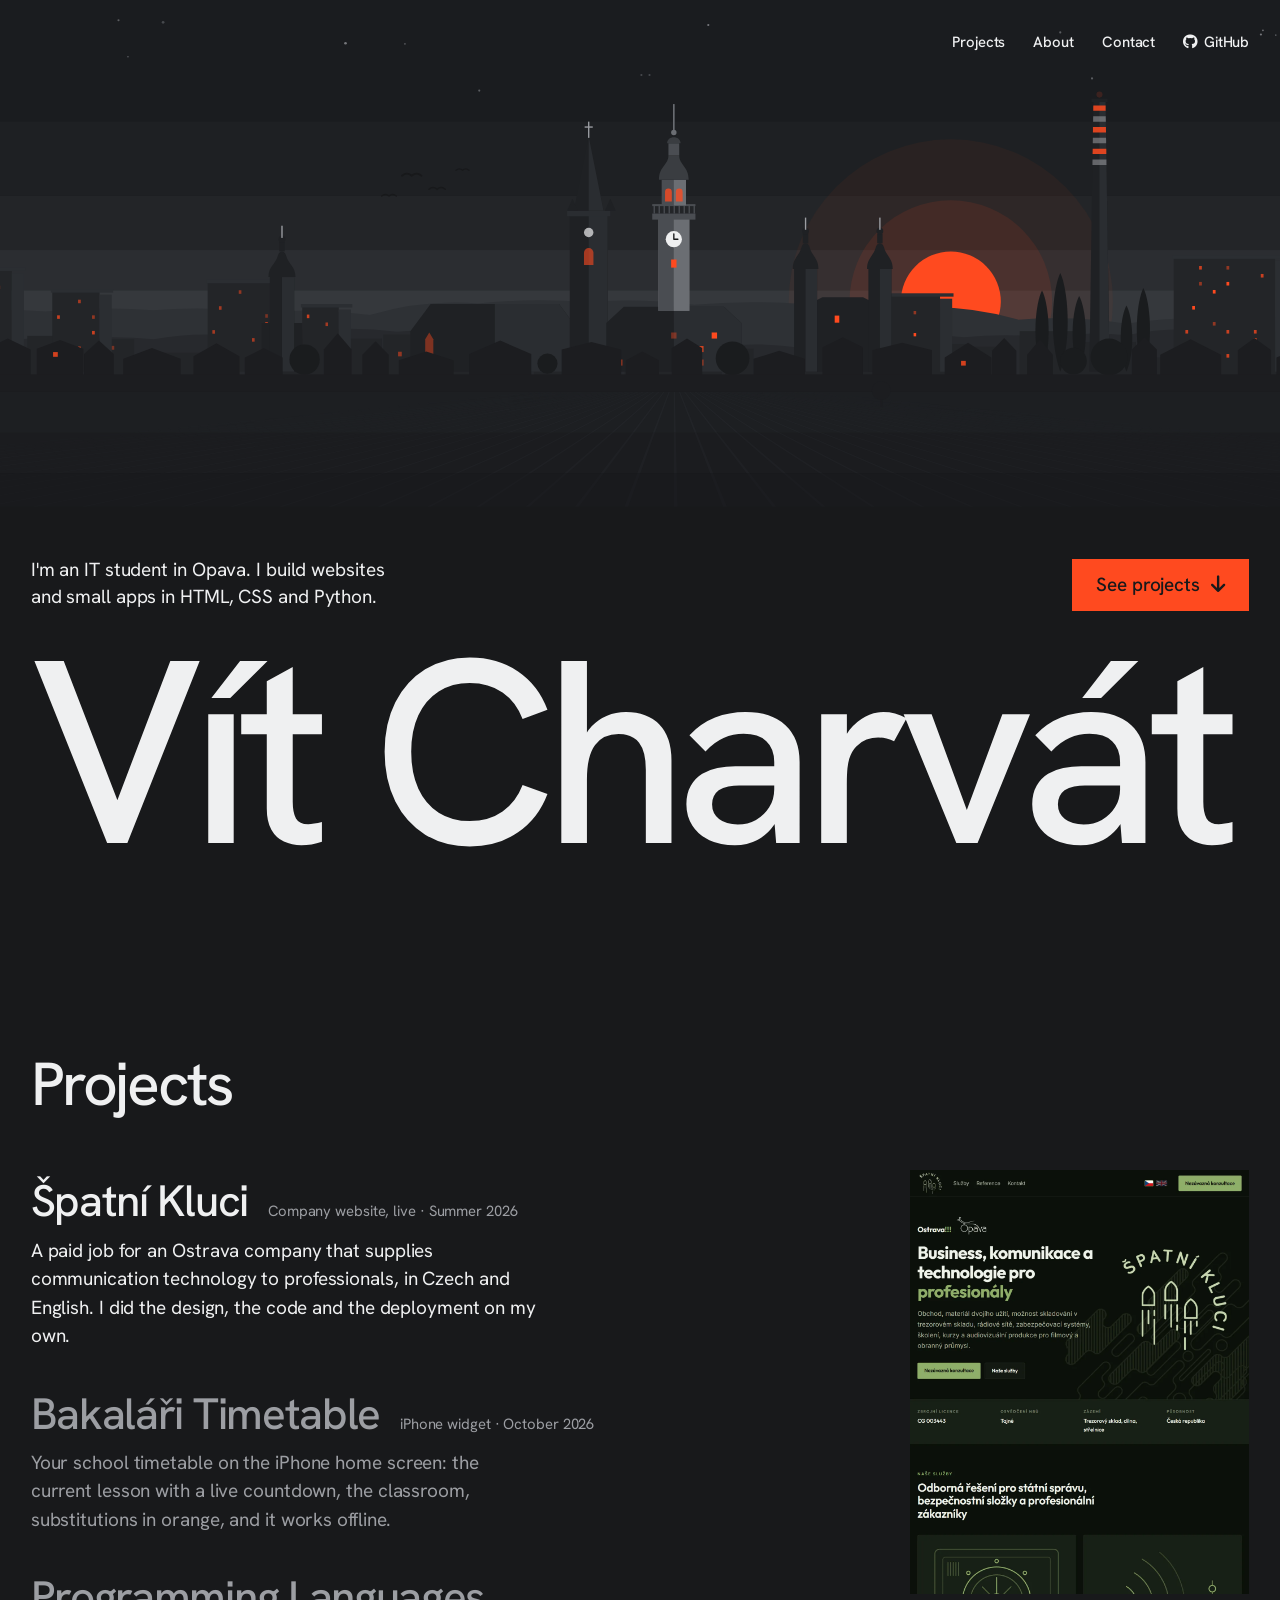
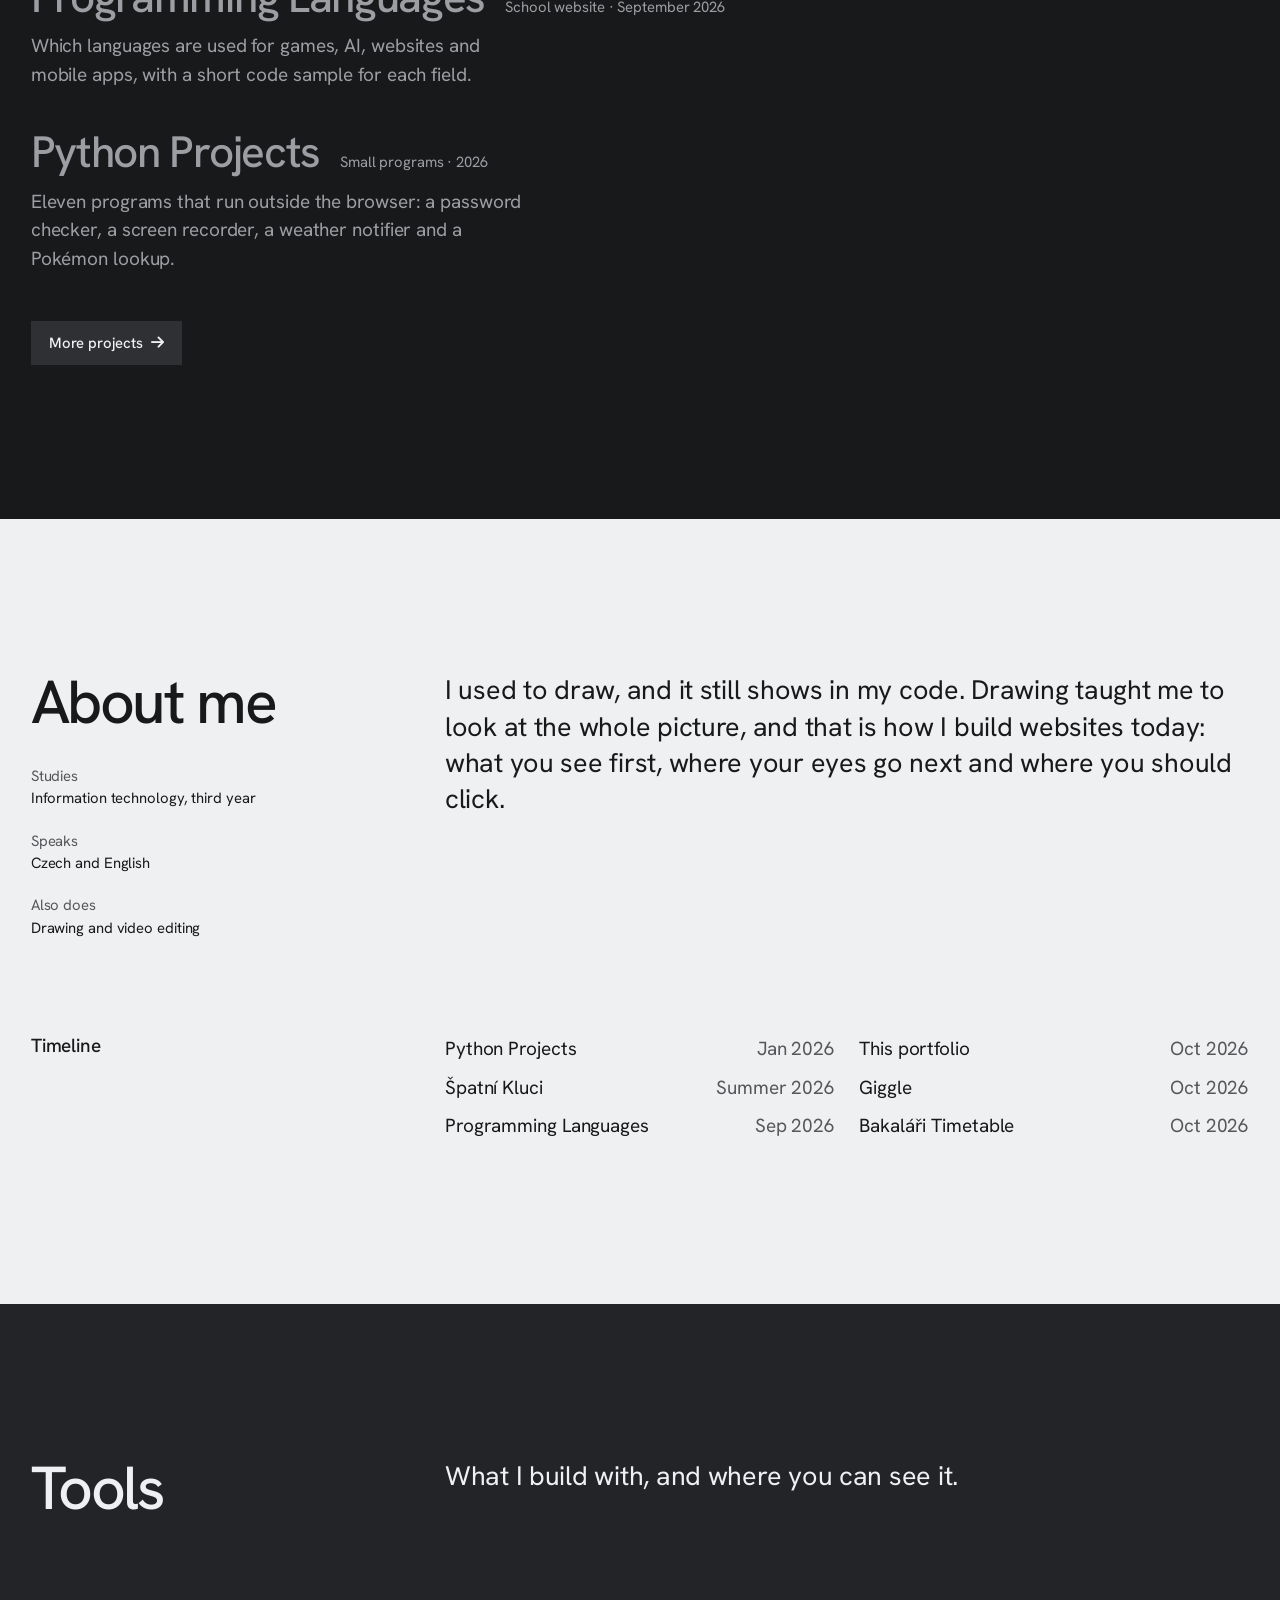
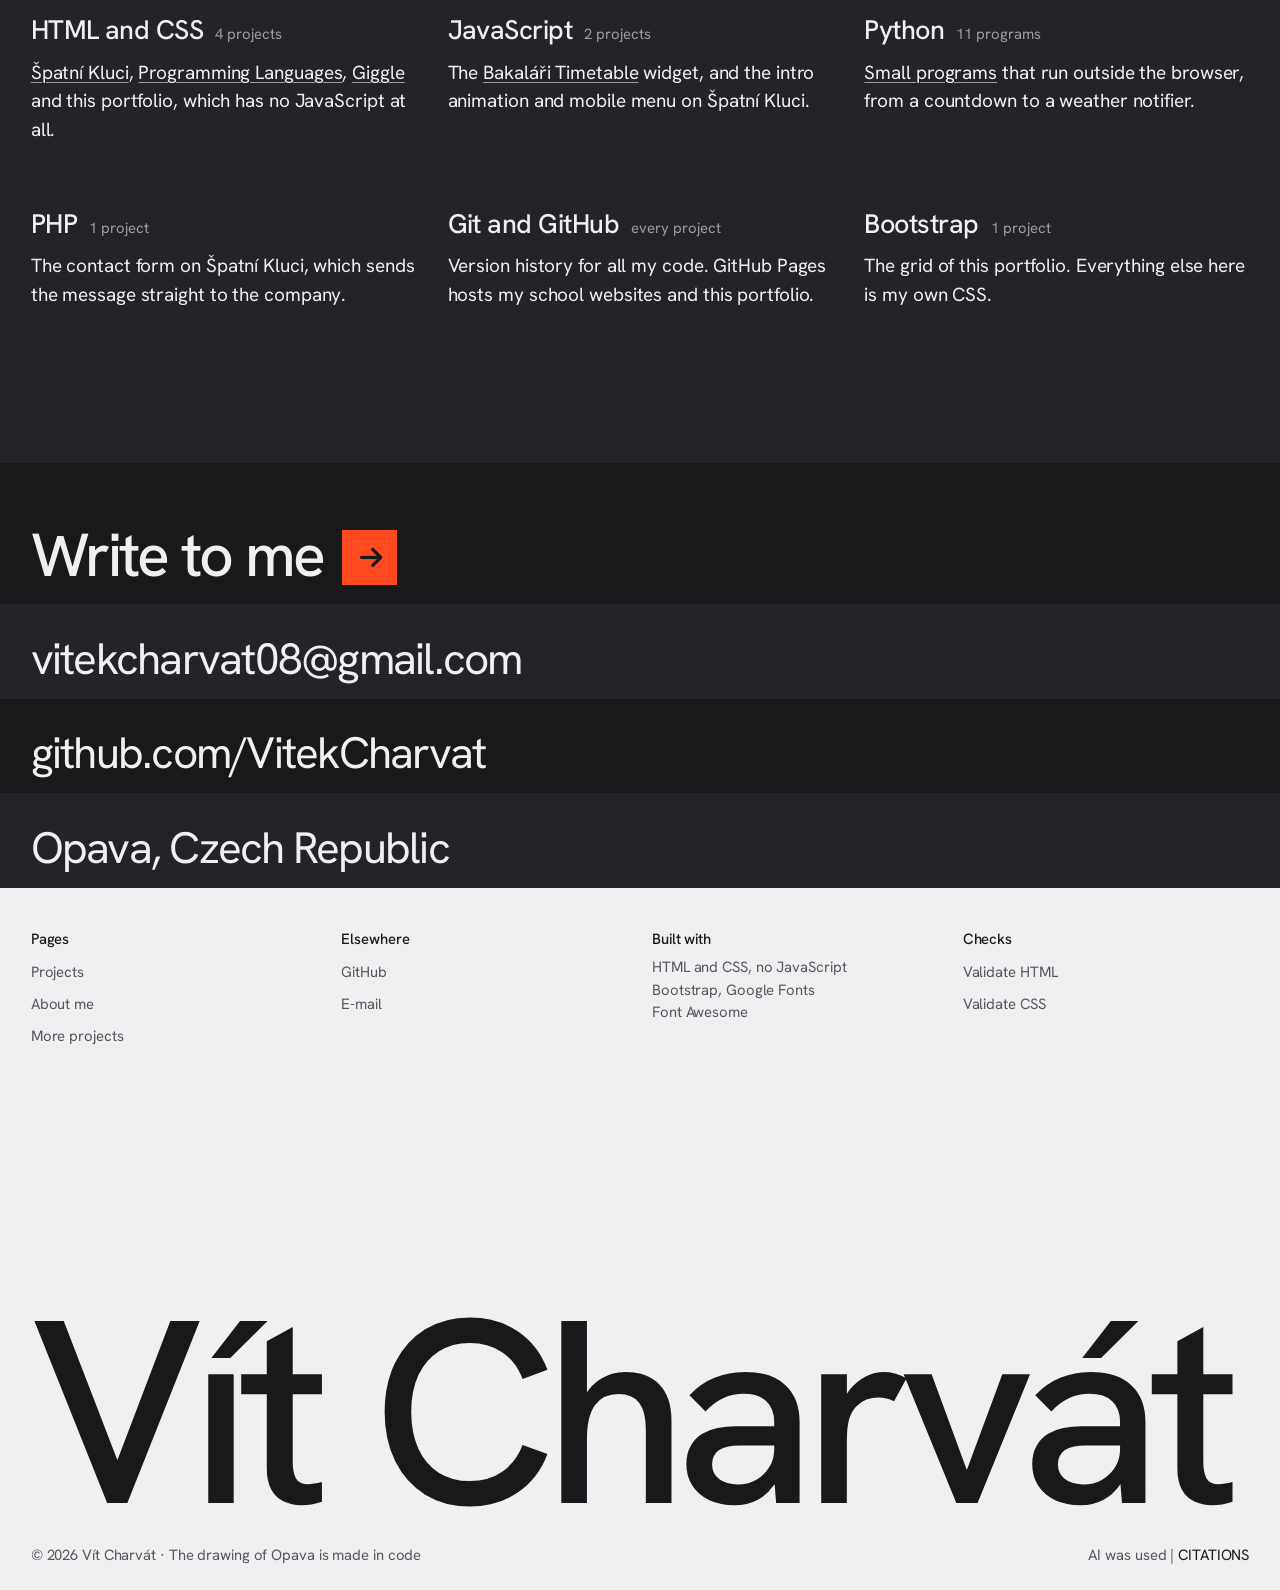
==== commit d2c85026: "Menší projekty, sekce Tools a výraznější oddělení sekcí - Projekty: menší jména a rámeček, More proj" ====
--- a/index.html
+++ b/index.html
@@ -65,52 +65,53 @@
       <section id="projekty" class="sekce obal" aria-labelledby="projekty-nadpis">
         <h2 id="projekty-nadpis" class="nadpis-sekce">Projects</h2>
         <div class="projekty-mrizka">
-          <ul class="projekty-seznam">
-            <li class="projekt">
-              <figure class="projekt-obrazek"><img src="assets/images/projekty/spatnikluci.webp" alt="Home page of spatnikluci.cz: dark green design with the Špatní Kluci logo." width="1200" height="1500" loading="lazy"></figure>
-              <div class="projekt-hlava">
-                <h3 class="projekt-nazev"><a href="https://spatnikluci.cz/">Špatní Kluci</a></h3>
-                <p class="projekt-druh">Company website, live · Summer 2026</p>
-              </div>
-              <p class="projekt-popis">A paid job for an Ostrava company that supplies communication technology to professionals. I did the design, the code and the deployment on my own.</p>
-            </li>
-            <li class="projekt">
-              <figure class="projekt-obrazek">
-                <div class="widget" data-ui role="img" aria-label="The Bakaláři timetable widget: Monday's lessons with the current one highlighted and a countdown.">
-                  <div class="widget-karta" aria-hidden="true">
-                    <div class="widget-hlava"><b>Dnes · pondělí 2. 11.</b><span>ještě 8 hodin · do 16:45</span><span class="widget-tecky"><i></i><i></i></span></div>
-                    <div class="widget-sloupce">
-                      <div class="widget-sloupec">
-                        <div class="hodina hodina-ted"><span class="hodina-cas">8:00 – 8:45 <em>· zbývá 12:03</em></span><span class="hodina-radek"><b>EKO</b><span class="ucebna ucebna-1">234</span></span></div>
-                        <div class="hodina"><span class="hodina-cas">8:55 – 9:40</span><span class="hodina-radek"><b>MAT</b><span class="ucebna ucebna-1">234</span></span></div>
-                        <div class="hodina"><span class="hodina-cas">9:50 – 10:35</span><span class="hodina-radek"><b>CJL</b><span class="ucebna ucebna-1">234</span></span></div>
-                      </div>
-                      <div class="widget-sloupec">
-                        <div class="hodina"><span class="hodina-cas">11:45 – 12:30 <em class="supl">· supl.</em></span><span class="hodina-radek"><b class="zmena">ANJ</b><span class="ucebna ucebna-2">236</span></span></div>
-                        <div class="hodina"><span class="hodina-cas">12:40 – 13:25</span><span class="hodina-radek"><b>VIK</b><span class="ucebna ucebna-3">238</span></span></div>
-                        <div class="hodina"><span class="hodina-cas">13:30 – 14:15</span><span class="hodina-radek"><b>VIK</b><span class="ucebna ucebna-3">238</span></span></div>
+          <div class="projekty-sloupec">
+            <ul class="projekty-seznam">
+              <li class="projekt">
+                <figure class="projekt-obrazek"><img src="assets/images/projekty/spatnikluci.webp" alt="Home page of spatnikluci.cz: dark green design with the Špatní Kluci logo." width="1200" height="1500" loading="lazy"></figure>
+                <div class="projekt-hlava">
+                  <h3 class="projekt-nazev"><a href="https://spatnikluci.cz/">Špatní Kluci</a></h3>
+                  <p class="projekt-druh">Company website, live · Summer 2026</p>
+                </div>
+                <p class="projekt-popis">A paid job for an Ostrava company that supplies communication technology to professionals, in Czech and English. I did the design, the code and the deployment on my own.</p>
+              </li>
+              <li class="projekt">
+                <figure class="projekt-obrazek">
+                  <div class="widget" data-ui role="img" aria-label="The Bakaláři timetable widget: Monday's lessons with the current one highlighted and a countdown.">
+                    <div class="widget-karta" aria-hidden="true">
+                      <div class="widget-hlava"><b>Dnes · pondělí 2. 11.</b><span>ještě 8 hodin · do 16:45</span><span class="widget-tecky"><i></i><i></i></span></div>
+                      <div class="widget-sloupce">
+                        <div class="widget-sloupec">
+                          <div class="hodina hodina-ted"><span class="hodina-cas">8:00 – 8:45 <em>· zbývá 12:03</em></span><span class="hodina-radek"><b>EKO</b><span class="ucebna ucebna-1">234</span></span></div>
+                          <div class="hodina"><span class="hodina-cas">8:55 – 9:40</span><span class="hodina-radek"><b>MAT</b><span class="ucebna ucebna-1">234</span></span></div>
+                          <div class="hodina"><span class="hodina-cas">9:50 – 10:35</span><span class="hodina-radek"><b>CJL</b><span class="ucebna ucebna-1">234</span></span></div>
+                        </div>
+                        <div class="widget-sloupec">
+                          <div class="hodina"><span class="hodina-cas">11:45 – 12:30 <em class="supl">· supl.</em></span><span class="hodina-radek"><b class="zmena">ANJ</b><span class="ucebna ucebna-2">236</span></span></div>
+                          <div class="hodina"><span class="hodina-cas">12:40 – 13:25</span><span class="hodina-radek"><b>VIK</b><span class="ucebna ucebna-3">238</span></span></div>
+                          <div class="hodina"><span class="hodina-cas">13:30 – 14:15</span><span class="hodina-radek"><b>VIK</b><span class="ucebna ucebna-3">238</span></span></div>
+                        </div>
                       </div>
                     </div>
                   </div>
-                </div>
-              </figure>
-              <div class="projekt-hlava">
-                <h3 class="projekt-nazev"><a href="https://github.com/VitekCharvat/bakalari-rozvrh-widget">Bakaláři Timetable</a></h3>
-                <p class="projekt-druh">iPhone widget · October 2026</p>
-              </div>
-              <p class="projekt-popis">Your school timetable on the iPhone home screen: the current lesson with a live countdown, the classroom, substitutions in orange, and it works offline.</p>
-            </li>
-            <li class="projekt">
-              <figure class="projekt-obrazek"><img src="assets/images/projekty/jazyky.webp" alt="Home page of the Programming Languages website: a large heading on dark blue and a yellow button." width="1200" height="1500" loading="lazy"></figure>
-              <div class="projekt-hlava">
-                <h3 class="projekt-nazev"><a href="https://vitekcharvat.github.io/web-coding-languages/">Programming Languages</a></h3>
-                <p class="projekt-druh">School website · September 2026</p>
-              </div>
-              <p class="projekt-popis">Which languages are used for games, AI, websites and mobile apps, with a short code sample for each field.</p>
-            </li>
-            <li class="projekt">
-              <figure class="projekt-obrazek">
-                <pre class="kod" data-ui role="img" aria-label="countdown.py, one of the Python programs."><code><span class="kod-slovo">import</span> time
+                </figure>
+                <div class="projekt-hlava">
+                  <h3 class="projekt-nazev"><a href="https://github.com/VitekCharvat/bakalari-rozvrh-widget">Bakaláři Timetable</a></h3>
+                  <p class="projekt-druh">iPhone widget · October 2026</p>
+                </div>
+                <p class="projekt-popis">Your school timetable on the iPhone home screen: the current lesson with a live countdown, the classroom, substitutions in orange, and it works offline.</p>
+              </li>
+              <li class="projekt">
+                <figure class="projekt-obrazek"><img src="assets/images/projekty/jazyky.webp" alt="Home page of the Programming Languages website: a large heading on dark blue and a yellow button." width="1200" height="1500" loading="lazy"></figure>
+                <div class="projekt-hlava">
+                  <h3 class="projekt-nazev"><a href="https://vitekcharvat.github.io/web-coding-languages/">Programming Languages</a></h3>
+                  <p class="projekt-druh">School website · September 2026</p>
+                </div>
+                <p class="projekt-popis">Which languages are used for games, AI, websites and mobile apps, with a short code sample for each field.</p>
+              </li>
+              <li class="projekt">
+                <figure class="projekt-obrazek">
+                  <pre class="kod" data-ui role="img" aria-label="countdown.py, one of the Python programs."><code><span class="kod-slovo">import</span> time
 
 <span class="kod-slovo">def</span> countdown():
     <span class="kod-slovo">try</span>:
@@ -127,22 +128,16 @@
     print(<span class="kod-text">"Countdown ended"</span>)
 
 <span class="kod-pozn"># countdown.py</span></code></pre>
-              </figure>
-              <div class="projekt-hlava">
-                <h3 class="projekt-nazev"><a href="https://github.com/VitekCharvat/Small-Python-Projects">Python Projects</a></h3>
-                <p class="projekt-druh">Small programs · 2026</p>
-              </div>
-              <p class="projekt-popis">Eleven programs that run outside the browser: a password checker, a screen recorder, a weather notifier and a Pokémon lookup.</p>
-            </li>
-            <li class="projekt">
-              <figure class="projekt-obrazek"><img src="assets/images/projekty/giggle.webp" alt="Home page of Giggle: the colourful Giggle logo above a search box." width="1200" height="1500" loading="lazy"></figure>
-              <div class="projekt-hlava">
-                <h3 class="projekt-nazev"><a href="skolni-projekty.html">More projects</a></h3>
-                <p class="projekt-druh">School work · 2026</p>
-              </div>
-              <p class="projekt-popis">Giggle, my own search engine modeled on Google, and the other websites from programming classes.</p>
-            </li>
-          </ul>
+                </figure>
+                <div class="projekt-hlava">
+                  <h3 class="projekt-nazev"><a href="https://github.com/VitekCharvat/Small-Python-Projects">Python Projects</a></h3>
+                  <p class="projekt-druh">Small programs · 2026</p>
+                </div>
+                <p class="projekt-popis">Eleven programs that run outside the browser: a password checker, a screen recorder, a weather notifier and a Pokémon lookup.</p>
+              </li>
+            </ul>
+            <a class="tlacitko tlacitko-druhe" href="skolni-projekty.html">More projects<i class="fa-solid fa-arrow-right" aria-hidden="true"></i></a>
+          </div>
 
           <!-- Rámeček s náhledy: stejné obrázky jako výše, jen pro počítač. -->
           <div class="ramecek" aria-hidden="true">
@@ -182,71 +177,93 @@
     print(<span class="kod-text">"Countdown ended"</span>)
 
 <span class="kod-pozn"># countdown.py</span></code></pre>
-            <img src="assets/images/projekty/giggle.webp" alt="" width="1200" height="1500" loading="lazy">
           </div>
         </div>
       </section>
 
-      <!-- O mně: fakta vlevo, odstavec od třetiny šířky, pod tím nástroje a data. -->
-      <section id="o-mne" class="sekce obal o-mne" aria-labelledby="o-mne-nadpis">
-        <div class="row o-mne-radek">
-          <div class="col-lg-4">
-            <h2 id="o-mne-nadpis" class="nadpis-sekce">About me</h2>
-            <dl class="fakta">
-              <div><dt>Studies</dt><dd>Information technology</dd></div>
-              <div><dt>School</dt><dd>OA a SOŠL Opava, third year</dd></div>
-              <div><dt>Also does</dt><dd>Drawing and video editing</dd></div>
-            </dl>
-          </div>
-          <div class="col-lg-8">
-            <p class="o-mne-odstavec">I used to draw, and it still shows in my code. Drawing taught me to look at the whole picture, and that is how I build websites today: what you see first, where your eyes go next and where you should click.</p>
-          </div>
-        </div>
-        <div class="row o-mne-radek">
-          <div class="col-lg-4">
-            <h3 class="o-mne-slovo">Tools</h3>
-          </div>
-          <div class="col-lg-8">
-            <div class="row">
-              <ul class="zaznam col-md-6">
-                <li>HTML <span>Every website here</span></li>
-                <li>CSS <span>Layouts and animations</span></li>
-                <li>Python <span>11 small programs</span></li>
-              </ul>
-              <ul class="zaznam col-md-6">
-                <li>JavaScript <span>Bakaláři widget</span></li>
-                <li>Git <span>Every project</span></li>
-                <li>GitHub <span>Code and hosting</span></li>
-              </ul>
-            </div>
-          </div>
-        </div>
-        <div class="row o-mne-radek">
-          <div class="col-lg-4">
-            <h3 class="o-mne-slovo">Timeline</h3>
-          </div>
-          <div class="col-lg-8">
-            <div class="row">
-              <ul class="zaznam col-md-6">
-                <li>Python Projects <span>Jan 2026</span></li>
-                <li>Špatní Kluci <span>Summer 2026</span></li>
-                <li>Programming Languages <span>Sep 2026</span></li>
-              </ul>
-              <ul class="zaznam col-md-6">
-                <li>This portfolio <span>Oct 2026</span></li>
-                <li>Giggle <span>Oct 2026</span></li>
-                <li>Bakaláři Timetable <span>Oct 2026</span></li>
-              </ul>
+      <!-- O mně: světlé pole, aby byla sekce jasně oddělená od projektů. -->
+      <section id="o-mne" class="sekce-pole pole-svetle" aria-labelledby="o-mne-nadpis">
+        <div class="obal">
+          <div class="row o-mne-radek">
+            <div class="col-lg-4">
+              <h2 id="o-mne-nadpis" class="nadpis-sekce">About me</h2>
+              <dl class="fakta">
+                <div><dt>Studies</dt><dd>Information technology, third year</dd></div>
+                <div><dt>Speaks</dt><dd>Czech and English</dd></div>
+                <div><dt>Also does</dt><dd>Drawing and video editing</dd></div>
+              </dl>
+            </div>
+            <div class="col-lg-8">
+              <p class="odstavec-velky">I used to draw, and it still shows in my code. Drawing taught me to look at the whole picture, and that is how I build websites today: what you see first, where your eyes go next and where you should click.</p>
+            </div>
+          </div>
+          <div class="row o-mne-radek">
+            <div class="col-lg-4">
+              <h3 class="o-mne-slovo">Timeline</h3>
+            </div>
+            <div class="col-lg-8">
+              <div class="row">
+                <ul class="zaznam col-md-6">
+                  <li>Python Projects <span>Jan 2026</span></li>
+                  <li>Špatní Kluci <span>Summer 2026</span></li>
+                  <li>Programming Languages <span>Sep 2026</span></li>
+                </ul>
+                <ul class="zaznam col-md-6">
+                  <li>This portfolio <span>Oct 2026</span></li>
+                  <li>Giggle <span>Oct 2026</span></li>
+                  <li>Bakaláři Timetable <span>Oct 2026</span></li>
+                </ul>
+              </div>
             </div>
           </div>
         </div>
       </section>
 
+      <!-- Nástroje: každý s tím, kde ho v projektech uvidíš. -->
+      <section id="nastroje" class="sekce-pole pole-plocha" aria-labelledby="nastroje-nadpis">
+        <div class="obal">
+          <div class="row nastroje-hlava">
+            <div class="col-lg-4">
+              <h2 id="nastroje-nadpis" class="nadpis-sekce">Tools</h2>
+            </div>
+            <div class="col-lg-8">
+              <p class="odstavec-velky">What I build with, and where you can see it.</p>
+            </div>
+          </div>
+          <ul class="nastroje">
+            <li class="nastroj">
+              <h3 class="nastroj-nazev">HTML and CSS <span>4 projects</span></h3>
+              <p><a href="https://spatnikluci.cz/">Špatní Kluci</a>, <a href="https://vitekcharvat.github.io/web-coding-languages/">Programming Languages</a>, <a href="https://vitekcharvat.github.io/googlesearch/">Giggle</a> and this portfolio, which has no JavaScript at all.</p>
+            </li>
+            <li class="nastroj">
+              <h3 class="nastroj-nazev">JavaScript <span>2 projects</span></h3>
+              <p>The <a href="https://github.com/VitekCharvat/bakalari-rozvrh-widget">Bakaláři Timetable</a> widget, and the intro animation and mobile menu on Špatní Kluci.</p>
+            </li>
+            <li class="nastroj">
+              <h3 class="nastroj-nazev">Python <span>11 programs</span></h3>
+              <p><a href="https://github.com/VitekCharvat/Small-Python-Projects">Small programs</a> that run outside the browser, from a countdown to a weather notifier.</p>
+            </li>
+            <li class="nastroj">
+              <h3 class="nastroj-nazev">PHP <span>1 project</span></h3>
+              <p>The contact form on Špatní Kluci, which sends the message straight to the company.</p>
+            </li>
+            <li class="nastroj">
+              <h3 class="nastroj-nazev">Git and GitHub <span>every project</span></h3>
+              <p>Version history for all my code. GitHub Pages hosts my school websites and this portfolio.</p>
+            </li>
+            <li class="nastroj">
+              <h3 class="nastroj-nazev">Bootstrap <span>1 project</span></h3>
+              <p>The grid of this portfolio. Everything else here is my own CSS.</p>
+            </li>
+          </ul>
+        </div>
+      </section>
+
       <!-- Kontakt: řádky přes celou šířku, střídají dva tóny. -->
       <section id="kontakt" class="kontakt" aria-labelledby="kontakt-nadpis">
-        <h2 id="kontakt-nadpis" class="kontakt-radek kontakt-pozdrav">Write to me <a class="kontakt-sipka" href="mailto:vitcharvat08@gmail.com?subject=Hello%20from%20your%20portfolio" aria-label="Write me an e-mail"><i class="fa-solid fa-arrow-right" aria-hidden="true"></i></a></h2>
+        <h2 id="kontakt-nadpis" class="kontakt-radek kontakt-pozdrav">Write to me <a class="kontakt-sipka" href="mailto:vitekcharvat08@gmail.com?subject=Hello%20from%20your%20portfolio" aria-label="Write me an e-mail"><i class="fa-solid fa-arrow-right" aria-hidden="true"></i></a></h2>
         <ul>
-          <li class="kontakt-radek"><a href="mailto:vitcharvat08@gmail.com">vitcharvat08<wbr>@gmail.com</a></li>
+          <li class="kontakt-radek"><a href="mailto:vitekcharvat08@gmail.com">vitekcharvat08<wbr>@gmail.com</a></li>
           <li class="kontakt-radek"><a href="https://github.com/VitekCharvat">github.com/<wbr>VitekCharvat</a></li>
           <li class="kontakt-radek">Opava, Czech Republic</li>
         </ul>
@@ -268,7 +285,7 @@
             <h2 class="paticka-nadpis">Elsewhere</h2>
             <ul>
               <li><a href="https://github.com/VitekCharvat">GitHub</a></li>
-              <li><a href="mailto:vitcharvat08@gmail.com">E-mail</a></li>
+              <li><a href="mailto:vitekcharvat08@gmail.com">E-mail</a></li>
             </ul>
           </div>
           <div class="col-6 col-lg-3">
--- a/style.css
+++ b/style.css
@@ -19,13 +19,16 @@
   --svetla: #eff0f1;
   --svetla-text: #18191b;
   --svetla-tlumeny: #55575b;
+  --plocha-2: #2e3034;
   --nebe: #1a1c1f;
 
-  /* pět velikostí písma, víc jich na stránce není */
+  /* šest velikostí písma: malá, text, úvodní odstavec, jména projektů
+     a kontakt, nadpisy sekcí a jméno přes celou šířku */
   --vel-mala: clamp(0.875rem, 0.85rem + 0.1vw, 0.9375rem);
   --vel-text: clamp(1.125rem, 1.06rem + 0.2vw, 1.1875rem);
-  --vel-uvod: clamp(1.25rem, 1.1rem + 0.7vw, 1.625rem);
-  --vel-nadpis: clamp(2.5rem, 1.6rem + 3.6vw, 5rem);
+  --vel-uvod: clamp(1.375rem, 1.2rem + 0.6vw, 1.75rem);
+  --vel-stredni: clamp(1.875rem, 1.3rem + 1.9vw, 2.75rem);
+  --vel-nadpis: clamp(2.25rem, 1.4rem + 3vw, 4rem);
   --vel-monument: 20.4vw;
 
   /* okraje a rozestupy */
@@ -47,12 +50,7 @@
   --bs-gutter-x: 2rem;
 }
 
-body {
-  background: var(--pozadi);
-  color: var(--text);
-  letter-spacing: -0.005em;
-  font-kerning: normal;
-}
+body { background: var(--pozadi); color: var(--text); letter-spacing: -0.005em; font-kerning: normal; }
 
 @media (prefers-reduced-motion: no-preference) {
   html { scroll-behavior: smooth; }
@@ -112,6 +110,11 @@
   .tlacitko:hover .fa-arrow-right, .tlacitko:hover .fa-arrow-down { transform: translateX(3px); }
 }
 .tlacitko i { transition: transform 240ms var(--ease-out); }
+/* Menší šedé tlačítko pro vedlejší akci (More projects). */
+.tlacitko-druhe { min-height: 44px; padding: 0 18px; background: var(--plocha-2); color: var(--text); font-size: var(--vel-mala); }
+@media (hover: hover) and (pointer: fine) {
+  .tlacitko-druhe:hover { background: #3a3d42; color: var(--text); }
+}
 
 /* 2. ÚVOD: kresba nahoře, jméno dole -------------------------------- */
 /* Mřížka úvodu: navigace / volné místo / řádek s větou / jméno.
@@ -182,36 +185,47 @@
 main { position: relative; z-index: 1; background: var(--pozadi); }
 .sekce { padding-top: var(--mezera-sekce); }
 .nadpis-sekce {
-  font-size: var(--vel-uvod);
-  font-weight: 500;
-  line-height: 1.2;
-  letter-spacing: -0.01em;
-  margin-bottom: 48px;
+  font-size: var(--vel-nadpis);
+  font-weight: 500;
+  line-height: 1;
+  letter-spacing: -0.04em;
+  margin-bottom: 56px;
+}
+/* Sekce s vlastním barevným polem: změna barvy ji jasně oddělí od sousedů. */
+.sekce-pole { padding-block: var(--mezera-sekce); }
+.sekce + .sekce-pole { margin-top: var(--mezera-sekce); }
+.pole-plocha { background: var(--plocha); }
+.pole-svetle {
+  --text: var(--svetla-text);
+  --tlumeny: var(--svetla-tlumeny);
+  background: var(--svetla);
+  color: var(--text);
 }
 
 /* 3a. PROJEKTY: velká jména pod sebou, vpravo rámeček s náhledem.
    Najetí myší nebo klávesnicí na projekt vymění obrázek v rámečku.
-   Funguje to přes :has(), bez JavaScriptu. */
+   Funguje to přes :has(), bez JavaScriptu, pro nejvýš šest projektů. */
 .projekty-mrizka { display: grid; grid-template-columns: minmax(0, 1fr); gap: 0 var(--bs-gutter-x); }
-.projekty-seznam { display: grid; grid-template-columns: minmax(0, 1fr); gap: 56px; }
+.projekty-seznam { display: grid; grid-template-columns: minmax(0, 1fr); gap: 48px; }
 .projekt-obrazek { aspect-ratio: 16 / 10; overflow: hidden; margin-bottom: 18px; background: var(--plocha); }
 .projekt-obrazek img { width: 100%; height: 100%; object-fit: cover; object-position: 50% 0; }
 .projekt-hlava { display: flex; flex-wrap: wrap; align-items: baseline; column-gap: 20px; }
 .projekt-nazev {
-  font-size: var(--vel-nadpis);
-  font-weight: 500;
-  line-height: 1;
-  letter-spacing: -0.04em;
-  padding-block: 10px 6px;
+  font-size: var(--vel-stredni);
+  font-weight: 500;
+  line-height: 1.05;
+  letter-spacing: -0.03em;
+  padding-block: 8px 4px;
 }
 .projekt-nazev a { text-decoration: none; }
 .projekt-druh { font-size: var(--vel-mala); color: var(--tlumeny); }
 .projekt-popis { max-width: 46ch; margin-top: 8px; }
 .ramecek { display: none; }
+.projekty-sloupec .tlacitko-druhe { margin-top: 48px; }
 
 @media (min-width: 900px) and (hover: hover) and (pointer: fine) {
-  .projekty-mrizka { grid-template-columns: minmax(0, 8fr) minmax(0, 4fr); align-items: start; }
-  .projekty-seznam { gap: 40px; }
+  .projekty-mrizka { grid-template-columns: minmax(0, 5fr) minmax(0, 2fr); align-items: start; }
+  .projekty-seznam { gap: 32px; }
   .projekt-obrazek { display: none; }
   .projekt-nazev a { color: var(--tlumeny); transition: color var(--t-najeti) ease; }
   .projekt-popis { color: var(--tlumeny); transition: color var(--t-najeti) ease; }
@@ -248,9 +262,8 @@
   .projekty-mrizka:has(.projekt:nth-child(2):is(:hover, :focus-within)) .ramecek > :nth-child(2),
   .projekty-mrizka:has(.projekt:nth-child(3):is(:hover, :focus-within)) .ramecek > :nth-child(3),
   .projekty-mrizka:has(.projekt:nth-child(4):is(:hover, :focus-within)) .ramecek > :nth-child(4),
-  .projekty-mrizka:has(.projekt:nth-child(5):is(:hover, :focus-within)) .ramecek > :nth-child(5) {
-    opacity: 1;
-  }
+  .projekty-mrizka:has(.projekt:nth-child(5):is(:hover, :focus-within)) .ramecek > :nth-child(5),
+  .projekty-mrizka:has(.projekt:nth-child(6):is(:hover, :focus-within)) .ramecek > :nth-child(6) { opacity: 1; }
 }
 
 /* Widget Bakaláři: výřez skutečného rozhraní widgetu (tmavý režim iOS). */
@@ -325,31 +338,54 @@
 }
 
 /* 3b. O MNĚ: fakta vlevo, široký odstavec od třetiny šířky ------------ */
-.o-mne-radek + .o-mne-radek { margin-top: 120px; }
-.o-mne .nadpis-sekce { margin-bottom: 32px; }
+.o-mne-radek + .o-mne-radek { margin-top: 96px; }
+#o-mne .nadpis-sekce { margin-bottom: 32px; }
 .fakta { display: grid; gap: 20px; font-size: var(--vel-mala); }
 .fakta dt { font-weight: 400; color: var(--tlumeny); }
-.o-mne-odstavec { max-width: 34em; font-size: var(--vel-uvod); line-height: 1.35; letter-spacing: -0.01em; }
+.odstavec-velky { max-width: 34em; font-size: var(--vel-uvod); line-height: 1.35; letter-spacing: -0.01em; }
 .o-mne-slovo { font-size: var(--vel-text); font-weight: 500; margin-bottom: 20px; }
 .zaznam { display: grid; gap: 10px; font-size: var(--vel-text); margin-bottom: 10px; }
 .zaznam li { display: flex; justify-content: space-between; gap: 16px; }
 .zaznam span { color: var(--tlumeny); text-align: right; font-variant-numeric: tabular-nums; }
 
-/* 3c. KONTAKT: řádky písma velikosti nadpisu, střídají dva tóny ------- */
+/* 3c. NÁSTROJE: mřížka 3 × 2, u každého nástroje projekty, kde je vidět. */
+.nastroje-hlava .nadpis-sekce { margin-bottom: 24px; }
+.nastroje {
+  display: grid;
+  grid-template-columns: repeat(3, minmax(0, 1fr));
+  gap: 64px var(--bs-gutter-x);
+  margin-top: 72px;
+}
+.nastroj-nazev {
+  display: flex;
+  flex-wrap: wrap;
+  align-items: baseline;
+  gap: 0 12px;
+  margin-bottom: 12px;
+  font-size: var(--vel-uvod);
+  font-weight: 500;
+  letter-spacing: -0.02em;
+}
+.nastroj-nazev span { font-size: var(--vel-mala); font-weight: 400; letter-spacing: 0; color: var(--tlumeny); }
+.nastroj p { max-width: 36ch; }
+.nastroj a { text-decoration-color: var(--tlumeny); }
+
+/* 3d. KONTAKT: řádky přes celou šířku, střídají dva tóny ------------- */
 .kontakt { margin-top: var(--mezera-sekce); }
+.sekce-pole + .kontakt { margin-top: 0; }
 .kontakt-radek {
   display: flex;
   align-items: flex-end;
-  min-height: clamp(96px, 10.5vw, 152px);
-  padding: 20px var(--okraj) clamp(16px, 1.6vw, 26px);
-  font-size: var(--vel-nadpis);
+  min-height: clamp(76px, 7.4vw, 112px);
+  padding: 20px var(--okraj) clamp(14px, 1.4vw, 22px);
+  font-size: var(--vel-stredni);
   font-weight: 400;
   line-height: 1;
   letter-spacing: -0.04em;
 }
 .kontakt li:nth-child(odd) { background: var(--plocha); }
 .kontakt-radek a { text-decoration-thickness: 0.04em; }
-.kontakt-pozdrav { gap: 0.3em; margin: 0; }
+.kontakt-pozdrav { gap: 0.3em; margin: 0; min-height: clamp(120px, 11vw, 168px); font-size: var(--vel-nadpis); font-weight: 500; }
 /* Čtvercové tlačítko se šipkou: otevře e-mail s předvyplněným předmětem. */
 .kontakt-sipka {
   display: inline-grid;
@@ -417,9 +453,11 @@
   .uvod-radek { grid-row: 4; flex-direction: column; align-items: flex-start; padding-bottom: 28px; }
   .o-mne-radek + .o-mne-radek { margin-top: 72px; }
   .fakta { margin-bottom: 40px; }
+  .nastroje { grid-template-columns: repeat(2, minmax(0, 1fr)); gap: 48px var(--bs-gutter-x); margin-top: 40px; }
 }
 @media (max-width: 599px) {
-  :root { --vel-nadpis: clamp(2.25rem, 1.2rem + 4vw, 2.5rem); --mezera-sekce: 96px; }
+  :root { --mezera-sekce: 96px; }
+  .nastroje { grid-template-columns: minmax(0, 1fr); }
   .navigace { padding-top: 12px; }
   .navigace ul { gap: 0 18px; }
   .vrstva img { object-position: 63% 100%; }
@@ -428,7 +466,8 @@
   .uvod-mala .monument { --vel-monument: 19vw; }
   .paticka-znacka { font-size: 23vw; white-space: normal; }
   .paticka-znacka span { display: block; }
-  .kontakt-radek { min-height: 84px; letter-spacing: -0.03em; }
+  .kontakt-radek { min-height: 72px; letter-spacing: -0.03em; }
+  .kontakt-pozdrav { min-height: 104px; }
 }
 
 /* 6. POHYB ----------------------------------------------------------
